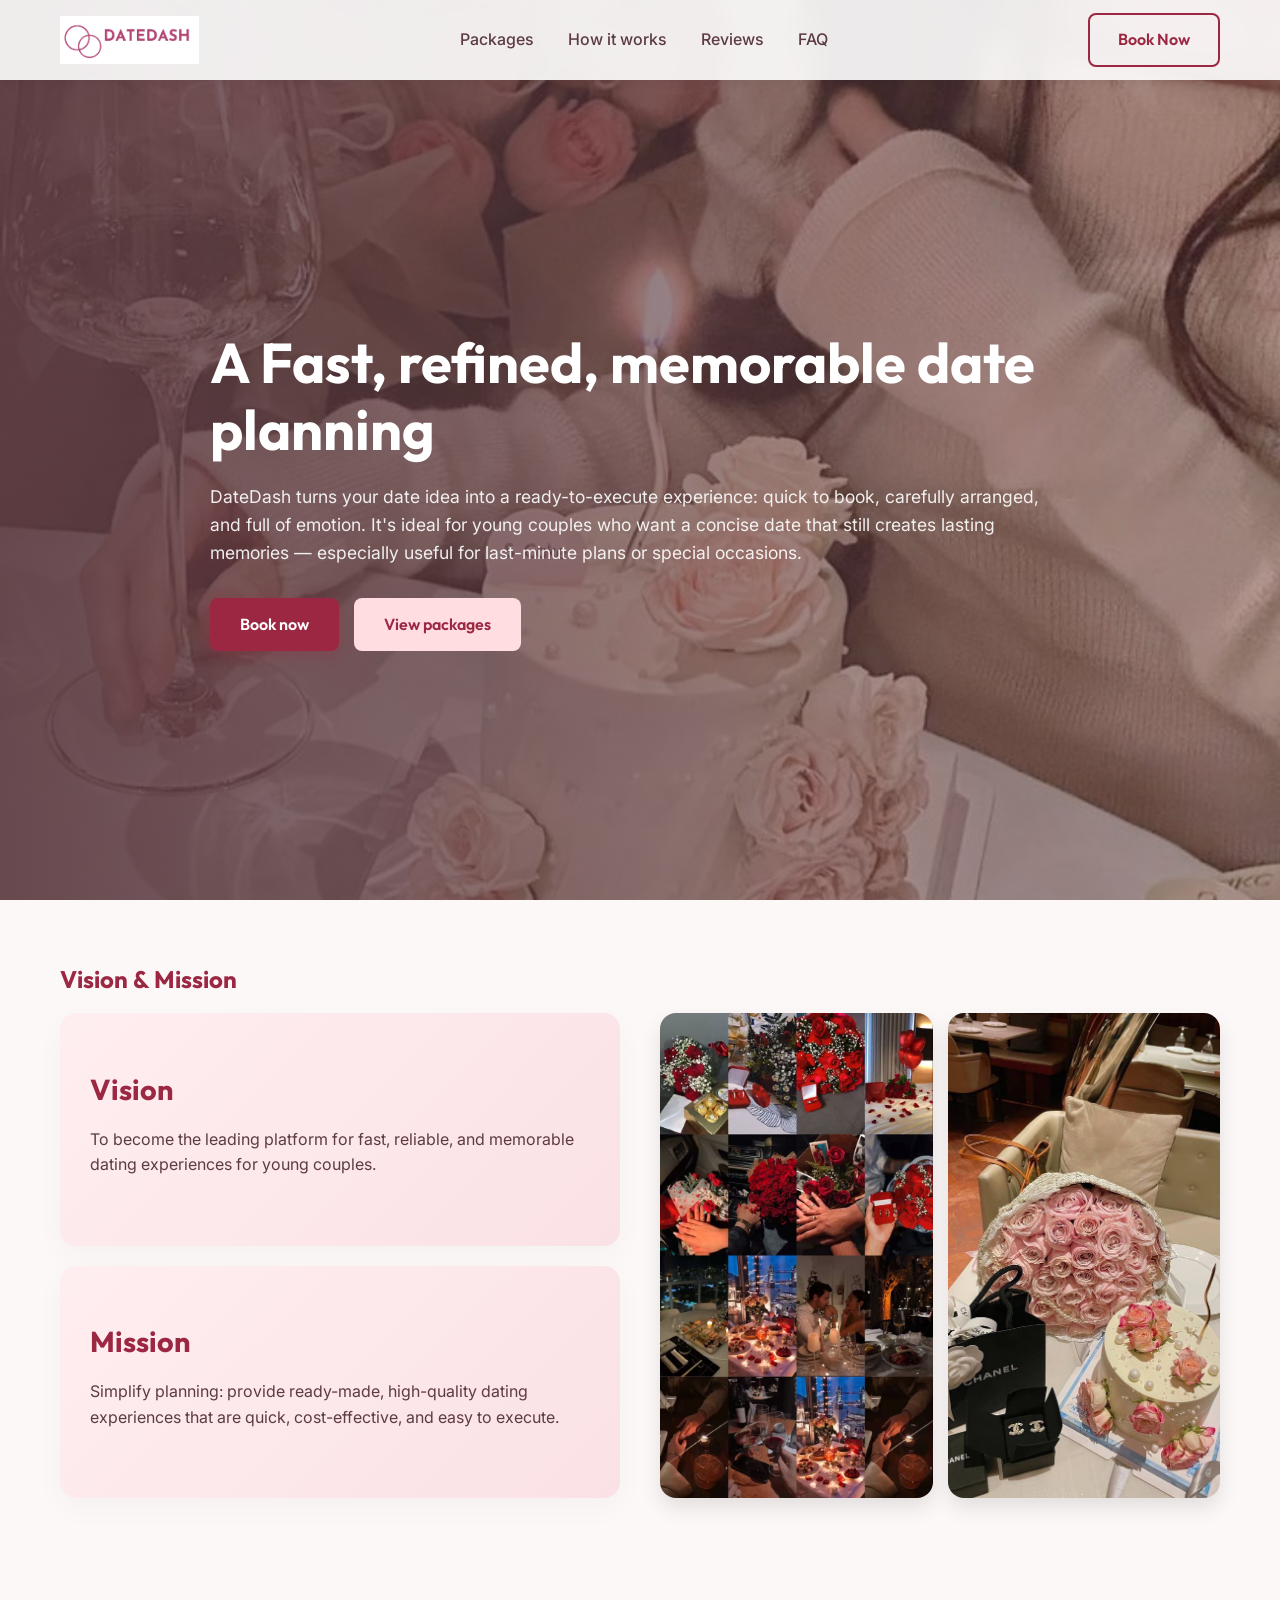
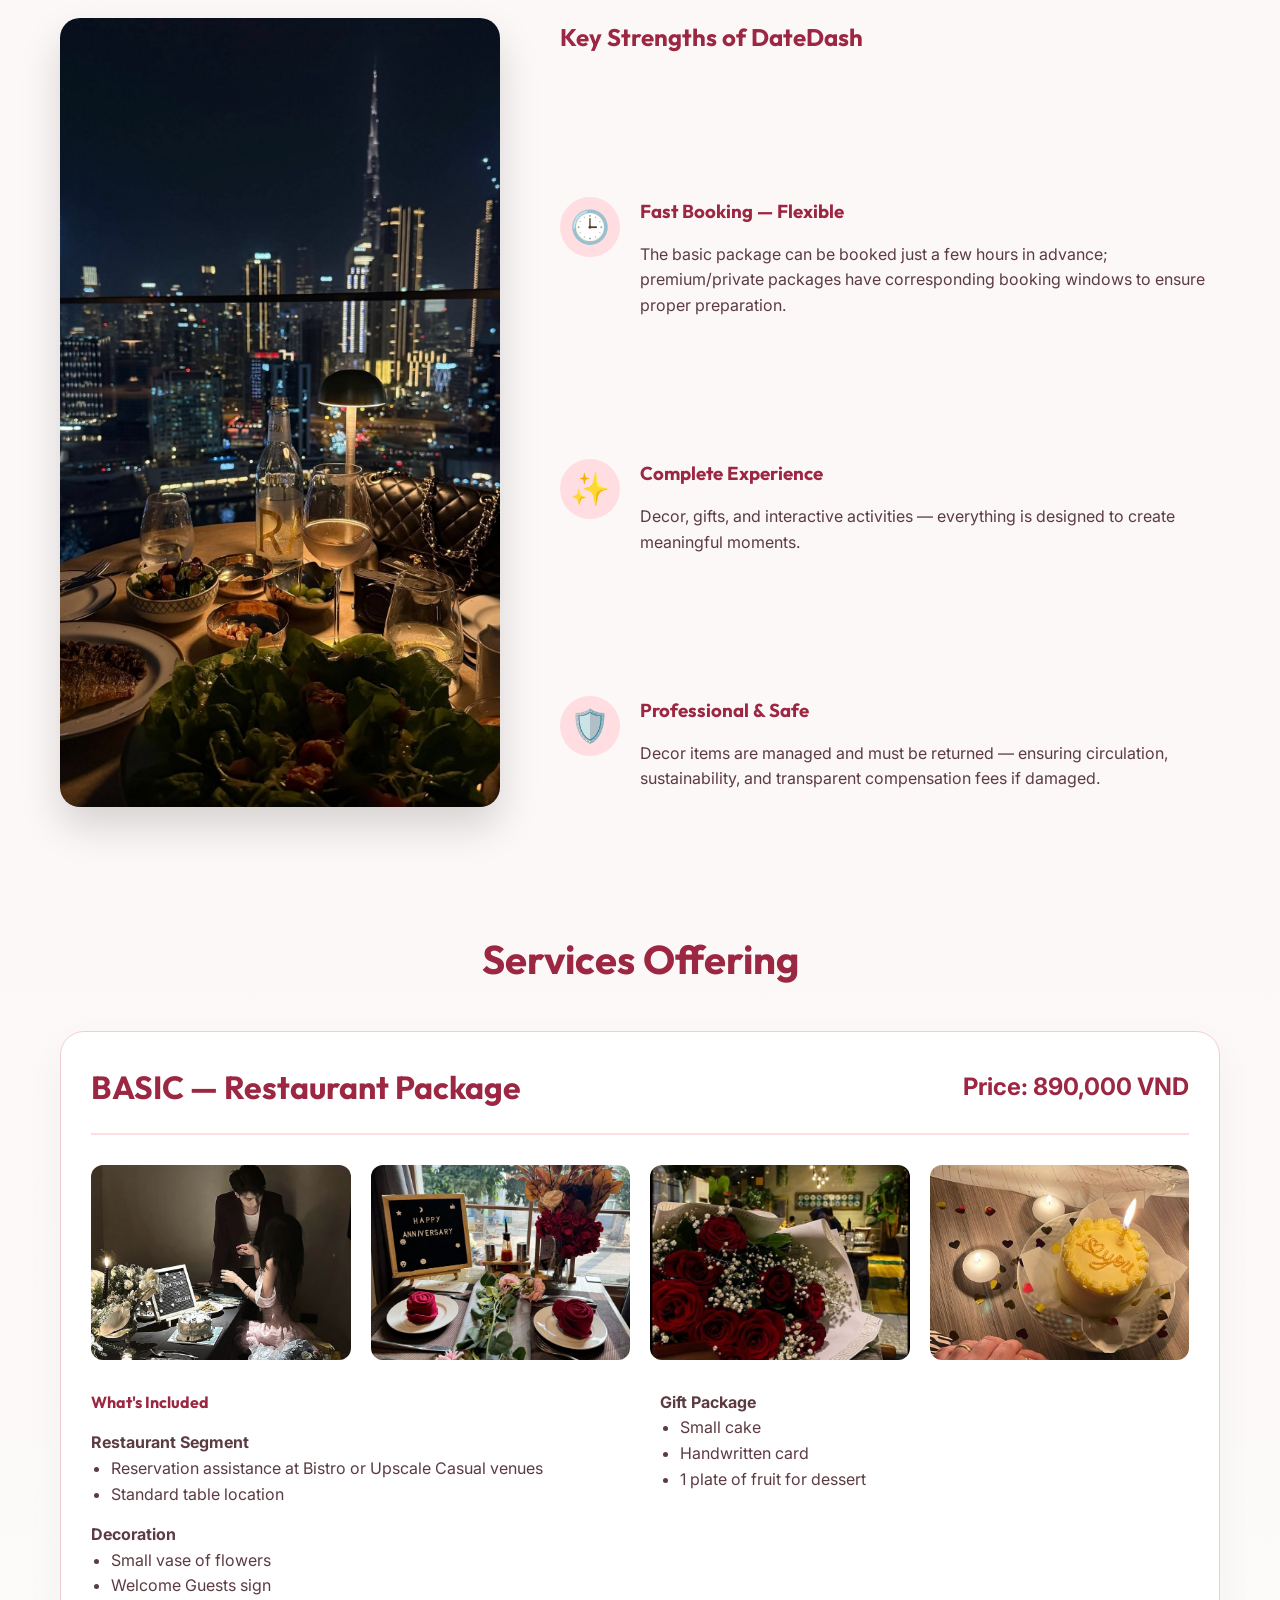
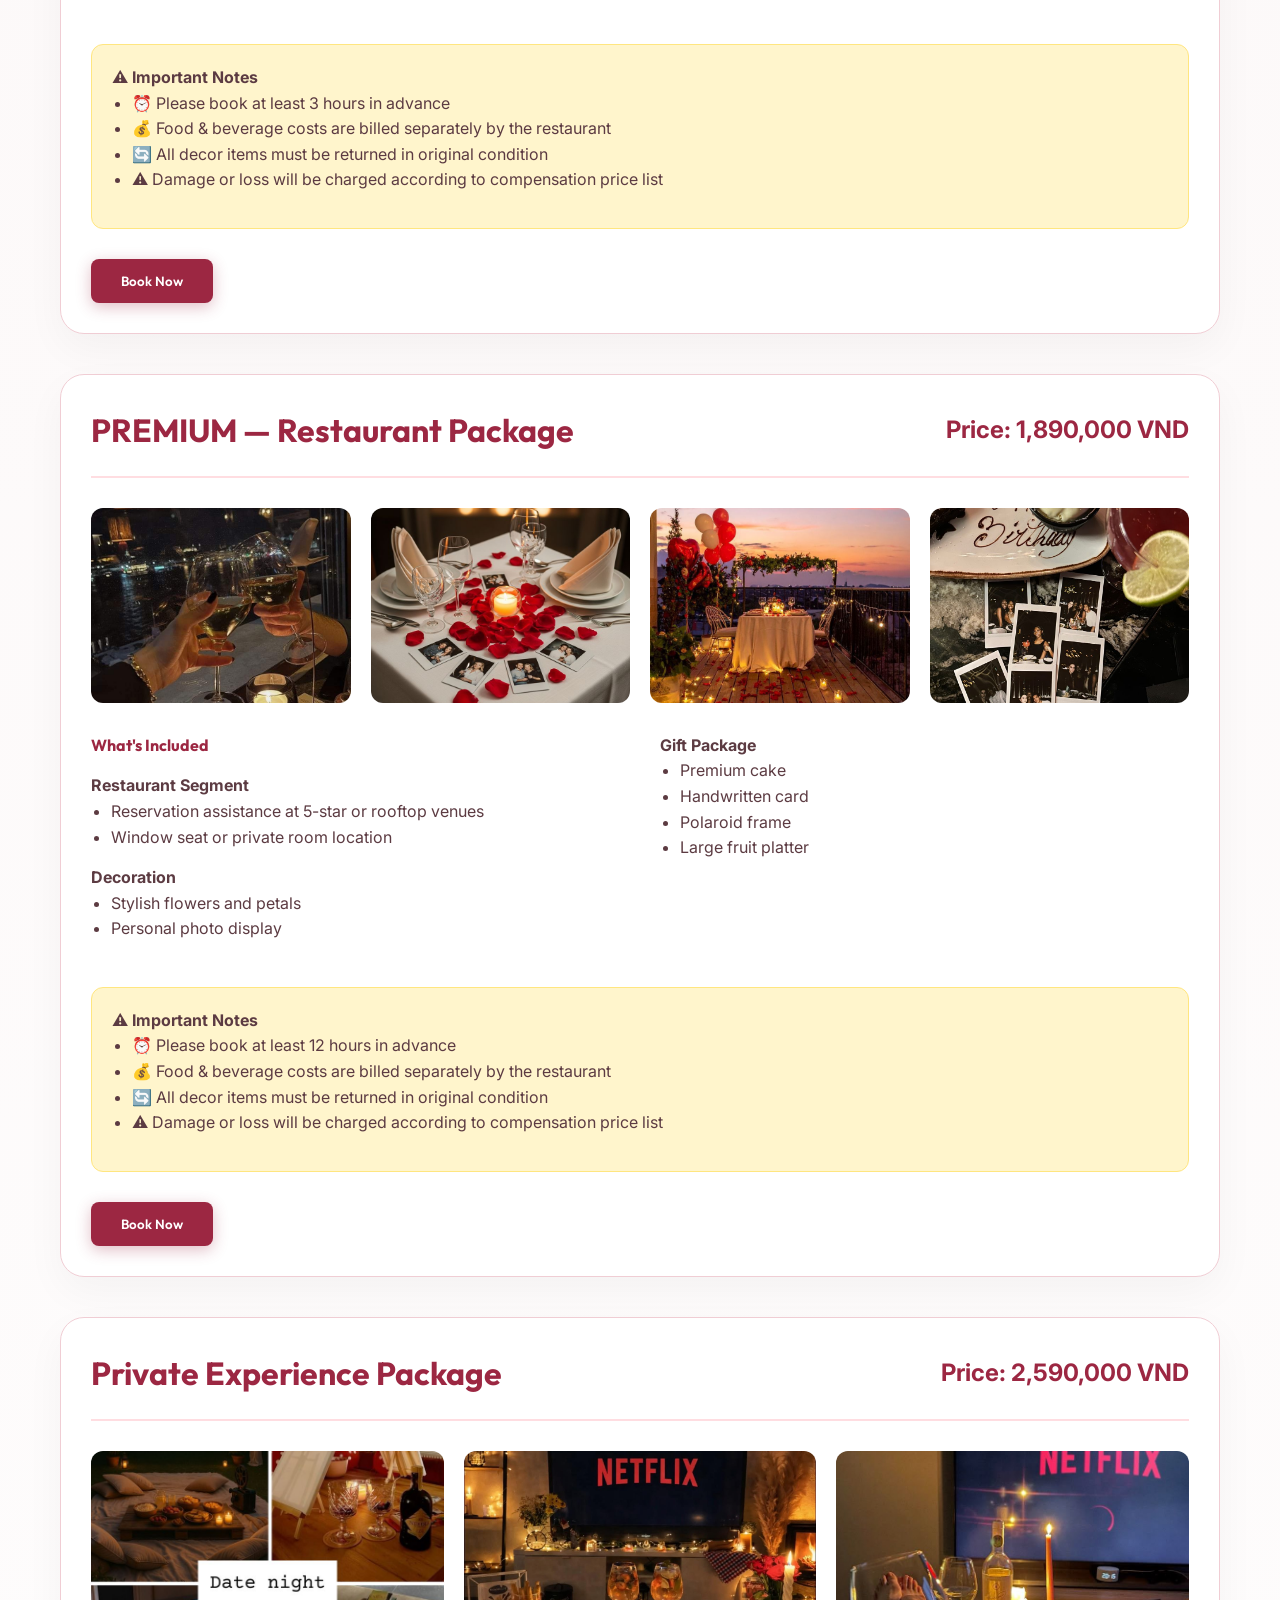
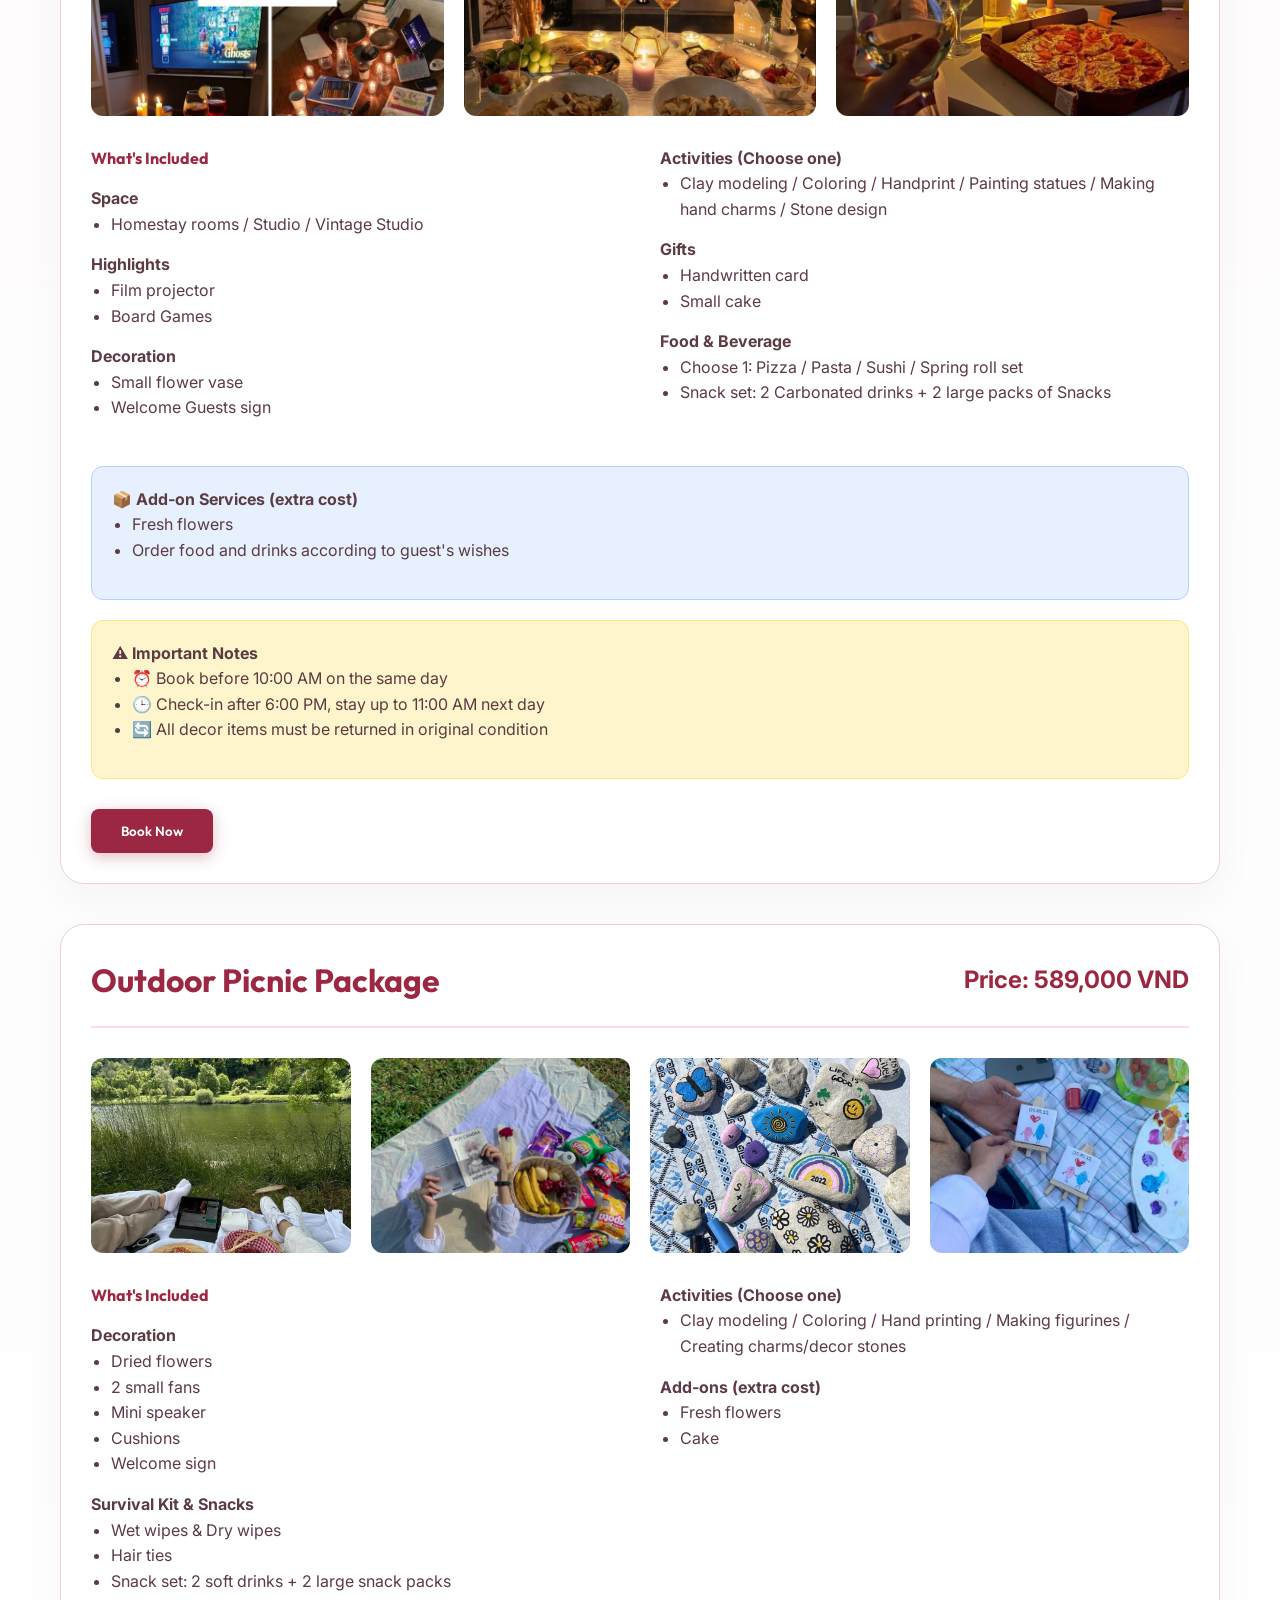
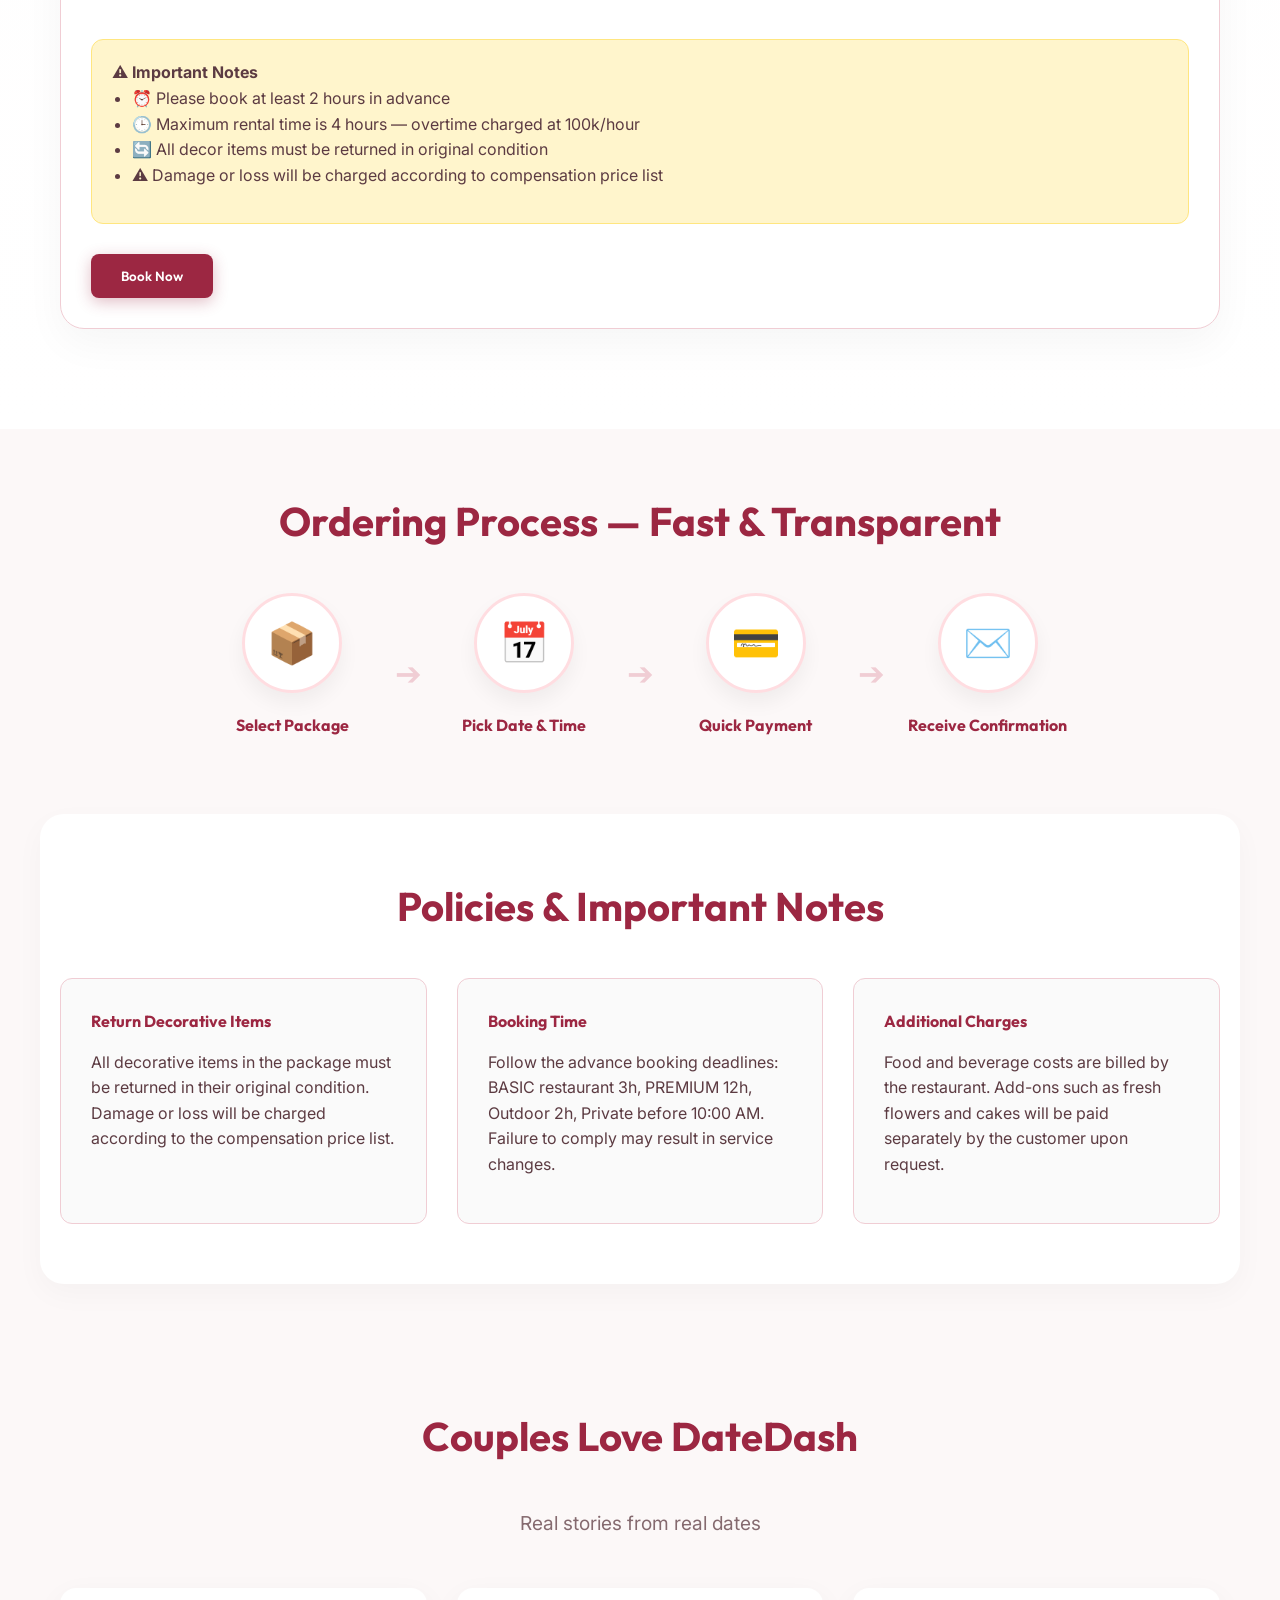
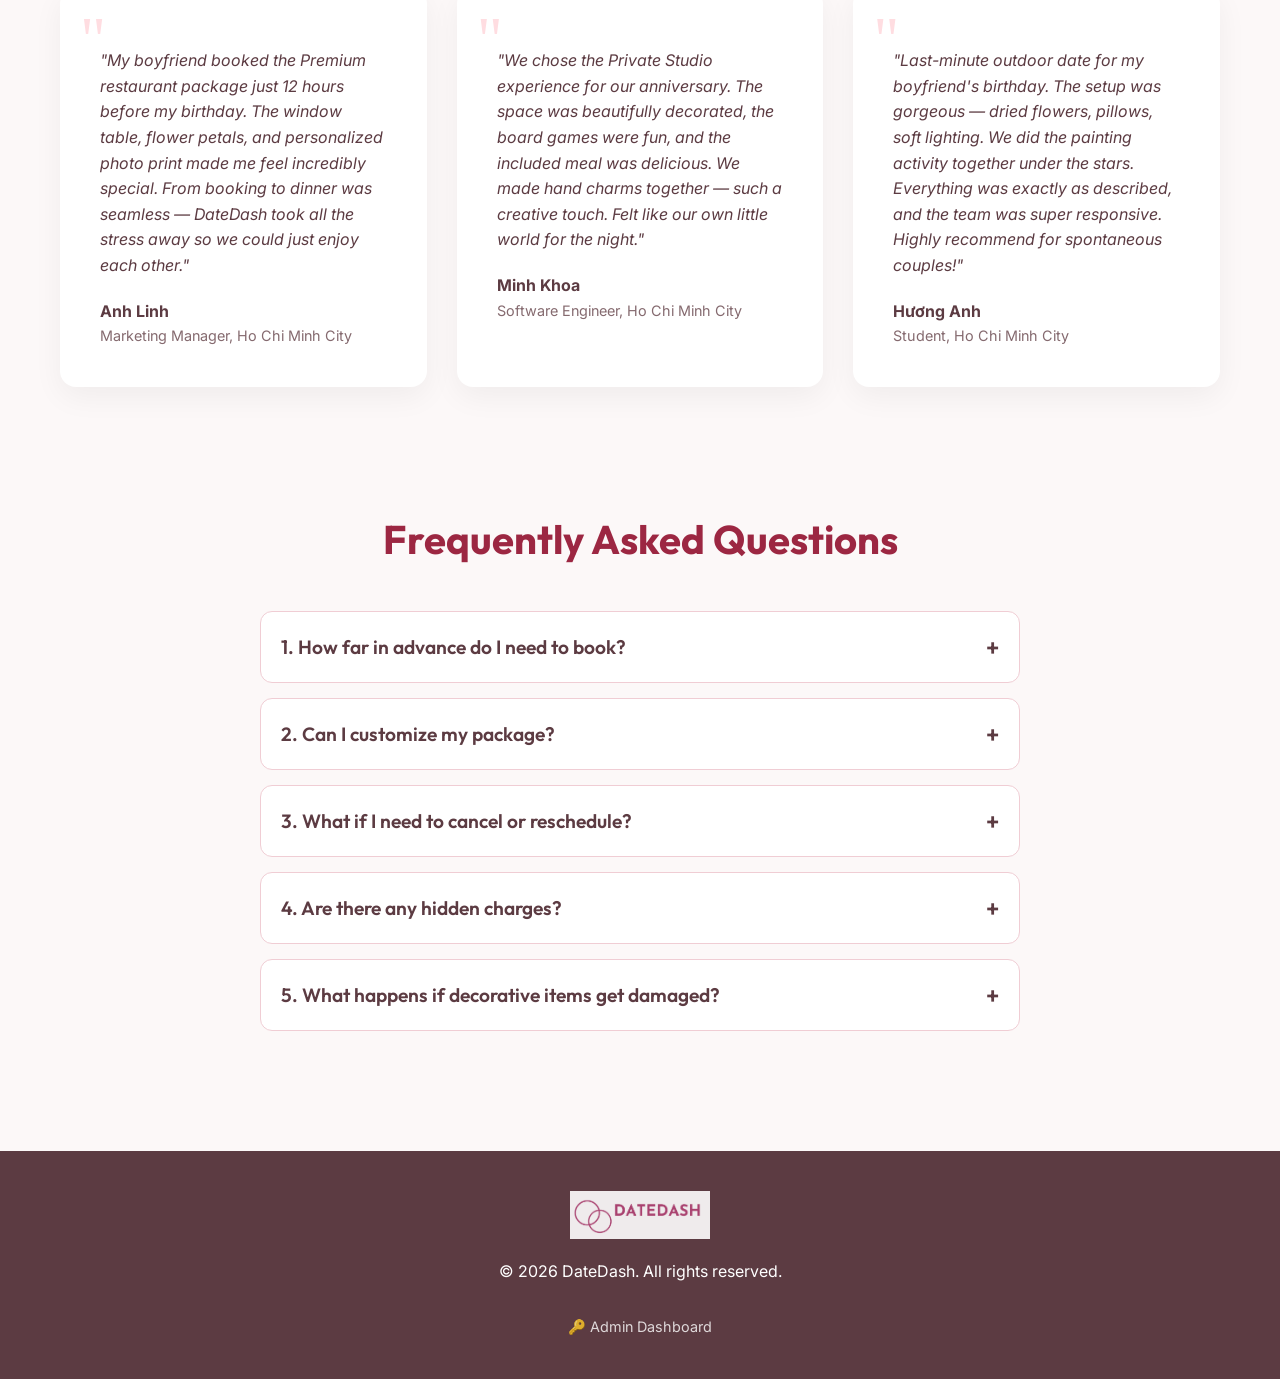
==== index.html @ a86f118a "Khởi tạo dự án DateDash và cấu hình bảo mật Admin" ====
<!DOCTYPE html>
<html lang="en">
<head>
    <meta charset="UTF-8">
    <meta name="viewport" content="width=device-width, initial-scale=1.0">
    <title>DateDash - Fast, Refined, Memorable Date Planning</title>
    <meta name="description" content="DateDash turns your date idea into a ready-to-execute experience. Book fast, reliable, and memorable dating experiences for young couples.">
    <link rel="preconnect" href="https://fonts.googleapis.com">
    <link rel="preconnect" href="https://fonts.gstatic.com" crossorigin>
    <link href="https://fonts.googleapis.com/css2?family=Inter:wght@300;400;500;600;700&family=Outfit:wght@400;500;600;700&display=swap" rel="stylesheet">
    <link rel="stylesheet" href="styles.css">
</head>
<body>
    <!-- Navbar -->
    <header class="navbar">
        <div class="container nav-container">
            <a href="#" class="logo">
                <img src="images/Logo.png" alt="DateDash Logo" style="height: 48px; width: auto;">
            </a>
            <nav class="nav-links">
                <a href="#packages">Packages</a>
                <a href="#how-it-works">How it works</a>
                <a href="#testimonials">Reviews</a>
                <a href="#faq">FAQ</a>
            </nav>
            <a href="#packages" class="btn btn-outline">Book Now</a>
        </div>
    </header>

    <!-- Hero Section -->
    <section class="hero">
        <div class="hero-overlay"></div>
        <div class="container hero-content">
            <h1>A Fast, refined, memorable date planning</h1>
            <p>DateDash turns your date idea into a ready-to-execute experience: quick to book, carefully arranged, and full of emotion. It's ideal for young couples who want a concise date that still creates lasting memories — especially useful for last-minute plans or special occasions.</p>
            <div class="hero-actions">
                <a href="#packages" class="btn btn-primary">Book now</a>
                <a href="#packages" class="btn btn-secondary">View packages</a>
            </div>
        </div>
    </section>

    <!-- Vision & Mission -->
    <section class="vision-mission container">
        <div class="section-header">
            <h2>Vision & Mission</h2>
        </div>
        <div class="vm-grid">
            <div class="vm-content-column">
                <div class="vm-card">
                    <h3>Vision</h3>
                    <p>To become the leading platform for fast, reliable, and memorable dating experiences for young couples.</p>
                </div>
                <div class="vm-card">
                    <h3>Mission</h3>
                    <p>Simplify planning: provide ready-made, high-quality dating experiences that are quick, cost-effective, and easy to execute.</p>
                </div>
            </div>
            <div class="vm-image-grid">
                <img src="images/Vission and Mission.png" alt="Vision and Mission">
                <img src="images/DateDash story 1.png" alt="DateDash Story">
            </div>
        </div>
    </section>

    <!-- Strengths -->
    <section class="strengths container">
        <div class="strengths-layout">
            <div class="strengths-image">
                <img src="images/Key strenghts.png" alt="Key Strengths">
            </div>
            <div class="strengths-content">
                <h2>Key Strengths of DateDash</h2>
                
                <div class="strength-item">
                    <div class="strength-icon">🕒</div>
                    <div class="strength-text">
                        <h3>Fast Booking — Flexible</h3>
                        <p>The basic package can be booked just a few hours in advance; premium/private packages have corresponding booking windows to ensure proper preparation.</p>
                    </div>
                </div>

                <div class="strength-item">
                    <div class="strength-icon">✨</div>
                    <div class="strength-text">
                        <h3>Complete Experience</h3>
                        <p>Decor, gifts, and interactive activities — everything is designed to create meaningful moments.</p>
                    </div>
                </div>

                <div class="strength-item">
                    <div class="strength-icon">🛡️</div>
                    <div class="strength-text">
                        <h3>Professional & Safe</h3>
                        <p>Decor items are managed and must be returned — ensuring circulation, sustainability, and transparent compensation fees if damaged.</p>
                    </div>
                </div>
            </div>
        </div>
    </section>

    <!-- Services Offering -->
    <section id="packages" class="packages-section">
        <div class="container">
            <h2 class="section-title text-center">Services Offering</h2>

            <!-- Package 1: Basic -->
            <div class="package-card basic">
                <div class="package-header">
                    <h3>BASIC — Restaurant Package</h3>
                    <span class="price">Price: 890,000 VND</span>
                </div>
                <div class="package-images">
                    <img src="images/basic package 1.png" alt="Basic Date">
                    <img src="images/basic package 2.png" alt="Basic Decor">
                    <img src="images/basic package 3.png" alt="Basic Cake">
                    <img src="images/basic package 4.png" alt="Basic Extra">
                </div>
                <div class="package-details">
                    <div class="detail-col">
                        <h4>What's Included</h4>
                        <strong>Restaurant Segment</strong>
                        <ul>
                            <li>Reservation assistance at Bistro or Upscale Casual venues</li>
                            <li>Standard table location</li>
                        </ul>
                        <strong>Decoration</strong>
                        <ul>
                            <li>Small vase of flowers</li>
                            <li>Welcome Guests sign</li>
                        </ul>
                    </div>
                    <div class="detail-col">
                        <strong>Gift Package</strong>
                        <ul>
                            <li>Small cake</li>
                            <li>Handwritten card</li>
                            <li>1 plate of fruit for dessert</li>
                        </ul>
                    </div>
                </div>
                <div class="alert warning">
                    <strong>⚠️ Important Notes</strong>
                    <ul>
                        <li>⏰ Please book at least 3 hours in advance</li>
                        <li>💰 Food & beverage costs are billed separately by the restaurant</li>
                        <li>🔄 All decor items must be returned in original condition</li>
                        <li>⚠️ Damage or loss will be charged according to compensation price list</li>
                    </ul>
                </div>
                <div class="package-actions">
                    <button class="btn btn-primary" onclick="openBookingModal('Basic Restaurant Package', '890,000 VND')">Book Now</button>
                </div>
            </div>

            <!-- Package 2: Premium -->
            <div class="package-card premium">
                <div class="package-header">
                    <h3>PREMIUM — Restaurant Package</h3>
                    <span class="price">Price: 1,890,000 VND</span>
                </div>
                <div class="package-images">
                    <img src="images/Premium package 1.png" alt="Premium Date">
                    <img src="images/Premium package 2.png" alt="Premium Decor">
                    <img src="images/Premium package 3.png" alt="Premium Cake">
                    <img src="images/Premium package 4.png" alt="Premium Extra">
                </div>
                <div class="package-details">
                    <div class="detail-col">
                        <h4>What's Included</h4>
                        <strong>Restaurant Segment</strong>
                        <ul>
                            <li>Reservation assistance at 5-star or rooftop venues</li>
                            <li>Window seat or private room location</li>
                        </ul>
                        <strong>Decoration</strong>
                        <ul>
                            <li>Stylish flowers and petals</li>
                            <li>Personal photo display</li>
                        </ul>
                    </div>
                    <div class="detail-col">
                        <strong>Gift Package</strong>
                        <ul>
                            <li>Premium cake</li>
                            <li>Handwritten card</li>
                            <li>Polaroid frame</li>
                            <li>Large fruit platter</li>
                        </ul>
                    </div>
                </div>
                <div class="alert warning">
                    <strong>⚠️ Important Notes</strong>
                    <ul>
                        <li>⏰ Please book at least 12 hours in advance</li>
                        <li>💰 Food & beverage costs are billed separately by the restaurant</li>
                        <li>🔄 All decor items must be returned in original condition</li>
                        <li>⚠️ Damage or loss will be charged according to compensation price list</li>
                    </ul>
                </div>
                <div class="package-actions">
                    <button class="btn btn-primary" onclick="openBookingModal('Premium Restaurant Package', '1,890,000 VND')">Book Now</button>
                </div>
            </div>

            <!-- Package 3: Private -->
            <div class="package-card private">
                <div class="package-header">
                    <h3>Private Experience Package</h3>
                    <span class="price">Price: 2,590,000 VND</span>
                </div>
                <div class="package-images">
                    <img src="images/Private experience 1.png" alt="Private Date">
                    <img src="images/Private experience 2.png" alt="Movie night">
                    <img src="images/Private experience 3.png" alt="Cozy setup">
                </div>
                <div class="package-details">
                    <div class="detail-col">
                        <h4>What's Included</h4>
                        <strong>Space</strong>
                        <ul>
                            <li>Homestay rooms / Studio / Vintage Studio</li>
                        </ul>
                        <strong>Highlights</strong>
                        <ul>
                            <li>Film projector</li>
                            <li>Board Games</li>
                        </ul>
                        <strong>Decoration</strong>
                        <ul>
                            <li>Small flower vase</li>
                            <li>Welcome Guests sign</li>
                        </ul>
                    </div>
                    <div class="detail-col">
                        <strong>Activities (Choose one)</strong>
                        <ul>
                            <li>Clay modeling / Coloring / Handprint / Painting statues / Making hand charms / Stone design</li>
                        </ul>
                        <strong>Gifts</strong>
                        <ul>
                            <li>Handwritten card</li>
                            <li>Small cake</li>
                        </ul>
                        <strong>Food & Beverage</strong>
                        <ul>
                            <li>Choose 1: Pizza / Pasta / Sushi / Spring roll set</li>
                            <li>Snack set: 2 Carbonated drinks + 2 large packs of Snacks</li>
                        </ul>
                    </div>
                </div>
                <div class="alert info">
                    <strong>📦 Add-on Services (extra cost)</strong>
                    <ul>
                        <li>Fresh flowers</li>
                        <li>Order food and drinks according to guest's wishes</li>
                    </ul>
                </div>
                <div class="alert warning">
                    <strong>⚠️ Important Notes</strong>
                    <ul>
                        <li>⏰ Book before 10:00 AM on the same day</li>
                        <li>🕒 Check-in after 6:00 PM, stay up to 11:00 AM next day</li>
                        <li>🔄 All decor items must be returned in original condition</li>
                    </ul>
                </div>
                <div class="package-actions">
                    <button class="btn btn-primary" onclick="openBookingModal('Private Experience Package', '2,590,000 VND')">Book Now</button>
                </div>
            </div>

            <!-- Package 4: Picnic -->
            <div class="package-card picnic">
                <div class="package-header">
                    <h3>Outdoor Picnic Package</h3>
                    <span class="price">Price: 589,000 VND</span>
                </div>
                <div class="package-images">
                    <img src="images/Picnic Package 1.png" alt="Outdoor Picnic">
                    <img src="images/Picnic Package 2.png" alt="Picnic setup">
                    <img src="images/Picnic Package 3.png" alt="Painting outdoors">
                    <img src="images/Picnic Package 4.png" alt="Picnic Extra">
                </div>
                <div class="package-details">
                    <div class="detail-col">
                        <h4>What's Included</h4>
                        <strong>Decoration</strong>
                        <ul>
                            <li>Dried flowers</li>
                            <li>2 small fans</li>
                            <li>Mini speaker</li>
                            <li>Cushions</li>
                            <li>Welcome sign</li>
                        </ul>
                        <strong>Survival Kit & Snacks</strong>
                        <ul>
                            <li>Wet wipes & Dry wipes</li>
                            <li>Hair ties</li>
                            <li>Snack set: 2 soft drinks + 2 large snack packs</li>
                        </ul>
                    </div>
                    <div class="detail-col">
                        <strong>Activities (Choose one)</strong>
                        <ul>
                            <li>Clay modeling / Coloring / Hand printing / Making figurines / Creating charms/decor stones</li>
                        </ul>
                        <strong>Add-ons (extra cost)</strong>
                        <ul>
                            <li>Fresh flowers</li>
                            <li>Cake</li>
                        </ul>
                    </div>
                </div>
                <div class="alert warning">
                    <strong>⚠️ Important Notes</strong>
                    <ul>
                        <li>⏰ Please book at least 2 hours in advance</li>
                        <li>🕒 Maximum rental time is 4 hours — overtime charged at 100k/hour</li>
                        <li>🔄 All decor items must be returned in original condition</li>
                        <li>⚠️ Damage or loss will be charged according to compensation price list</li>
                    </ul>
                </div>
                <div class="package-actions">
                    <button class="btn btn-primary" onclick="openBookingModal('Outdoor Picnic Package', '589,000 VND')">Book Now</button>
                </div>
            </div>
        </div>
    </section>

    <!-- Ordering Process -->
    <section id="how-it-works" class="ordering-process container">
        <h2 class="section-title text-center">Ordering Process — Fast & Transparent</h2>
        <div class="process-steps">
            <div class="step">
                <div class="step-icon">📦</div>
                <h4>Select Package</h4>
            </div>
            <div class="step-arrow">➔</div>
            <div class="step">
                <div class="step-icon">📅</div>
                <h4>Pick Date & Time</h4>
            </div>
            <div class="step-arrow">➔</div>
            <div class="step">
                <div class="step-icon">💳</div>
                <h4>Quick Payment</h4>
            </div>
            <div class="step-arrow">➔</div>
            <div class="step">
                <div class="step-icon">✉️</div>
                <h4>Receive Confirmation</h4>
            </div>
        </div>
    </section>

    <!-- Policies -->
    <section class="policies container">
        <h2 class="section-title text-center">Policies & Important Notes</h2>
        <div class="policy-grid">
            <div class="policy-card">
                <h4>Return Decorative Items</h4>
                <p>All decorative items in the package must be returned in their original condition. Damage or loss will be charged according to the compensation price list.</p>
            </div>
            <div class="policy-card">
                <h4>Booking Time</h4>
                <p>Follow the advance booking deadlines: BASIC restaurant 3h, PREMIUM 12h, Outdoor 2h, Private before 10:00 AM. Failure to comply may result in service changes.</p>
            </div>
            <div class="policy-card">
                <h4>Additional Charges</h4>
                <p>Food and beverage costs are billed by the restaurant. Add-ons such as fresh flowers and cakes will be paid separately by the customer upon request.</p>
            </div>
        </div>
    </section>

    <!-- Testimonials -->
    <section id="testimonials" class="testimonials container">
        <h2 class="section-title text-center">Couples Love DateDash</h2>
        <p class="text-center subtitle">Real stories from real dates</p>
        <div class="testimonial-grid">
            <div class="testimonial-card">
                <div class="quote">"My boyfriend booked the Premium restaurant package just 12 hours before my birthday. The window table, flower petals, and personalized photo print made me feel incredibly special. From booking to dinner was seamless — DateDash took all the stress away so we could just enjoy each other."</div>
                <div class="author">
                    <strong>Anh Linh</strong>
                    <span>Marketing Manager, Ho Chi Minh City</span>
                </div>
            </div>
            <div class="testimonial-card">
                <div class="quote">"We chose the Private Studio experience for our anniversary. The space was beautifully decorated, the board games were fun, and the included meal was delicious. We made hand charms together — such a creative touch. Felt like our own little world for the night."</div>
                <div class="author">
                    <strong>Minh Khoa</strong>
                    <span>Software Engineer, Ho Chi Minh City</span>
                </div>
            </div>
            <div class="testimonial-card">
                <div class="quote">"Last-minute outdoor date for my boyfriend's birthday. The setup was gorgeous — dried flowers, pillows, soft lighting. We did the painting activity together under the stars. Everything was exactly as described, and the team was super responsive. Highly recommend for spontaneous couples!"</div>
                <div class="author">
                    <strong>Hương Anh</strong>
                    <span>Student, Ho Chi Minh City</span>
                </div>
            </div>
        </div>
    </section>

    <!-- FAQ -->
    <section id="faq" class="faq-section container">
        <h2 class="section-title text-center">Frequently Asked Questions</h2>
        <div class="faq-accordion">
            <div class="faq-item">
                <button class="faq-question">1. How far in advance do I need to book?</button>
                <div class="faq-answer">
                    <p>Booking times vary by package: BASIC Restaurant requires 3 hours, PREMIUM Restaurant requires 12 hours, Outdoor Picnic requires 2 hours, and Private Experiences must be booked before 10:00 AM on the same day.</p>
                </div>
            </div>
            <div class="faq-item">
                <button class="faq-question">2. Can I customize my package?</button>
                <div class="faq-answer">
                    <p>Yes, to an extent! Each package includes specific items, but you can often add extras like fresh flowers, cakes, or special food requests for an additional cost. Contact our support team for more details on available customizations.</p>
                </div>
            </div>
            <div class="faq-item">
                <button class="faq-question">3. What if I need to cancel or reschedule?</button>
                <div class="faq-answer">
                    <p>Please contact us as soon as possible if you need to cancel or reschedule. Our policies may vary based on the package and notice provided. We aim to be flexible and will work with you to find the best solution.</p>
                </div>
            </div>
            <div class="faq-item">
                <button class="faq-question">4. Are there any hidden charges?</button>
                <div class="faq-answer">
                    <p>DateDash prides itself on transparency. All package prices are clearly stated. Food and beverage costs at restaurants are billed separately by the venue, and any add-on services are clearly itemized as extra costs. Potential charges for damaged decor items are also outlined in our policies.</p>
                </div>
            </div>
            <div class="faq-item">
                <button class="faq-question">5. What happens if decorative items get damaged?</button>
                <div class="faq-answer">
                    <p>All decorative items must be returned in their original condition. In case of damage or loss, a compensation fee will be charged according to a pre-defined price list, which is part of our terms and conditions.</p>
                </div>
            </div>
        </div>
    </section>

    <!-- Footer -->
    <footer class="footer">
        <div class="container">
            <a href="#" class="logo">
                <img src="images/Logo.png" alt="DateDash Logo" style="height: 48px; width: auto; opacity: 0.9;">
            </a>
            <p>© 2026 DateDash. All rights reserved.</p>
            <a href="admin.html" style="color: var(--secondary); text-decoration: none; font-size: 0.9rem; margin-top: 15px; display: inline-block; opacity: 0.8;">🔑 Admin Dashboard</a>
        </div>
    </footer>

    <!-- Booking Modal -->
    <div id="bookingModal" class="modal">
        <div class="modal-content">
            <span class="close-btn" onclick="closeBookingModal()">&times;</span>
            <h2 id="modalPackageName">Book Package</h2>
            <p id="modalPackagePrice" class="price-highlight"></p>
            
            <form id="bookingForm" onsubmit="submitBooking(event)">
                <div class="form-group">
                    <label for="name">Your Name</label>
                    <input type="text" id="name" required placeholder="John Doe">
                </div>
                <div class="form-group">
                    <label for="phone">Phone Number</label>
                    <input type="tel" id="phone" required placeholder="+84 123 456 789">
                </div>
                <div class="form-group">
                    <label for="date">Preferred Date & Time</label>
                    <input type="datetime-local" id="date" required>
                </div>
                <div class="form-group">
                    <label for="notes">Special Requests (Optional)</label>
                    <textarea id="notes" rows="3" placeholder="Dietary restrictions, flower preferences..."></textarea>
                </div>
                <button type="submit" class="btn btn-primary w-100">Confirm Booking</button>
            </form>
            <div id="bookingSuccess" class="success-message" style="display: none;">
                <h3>🎉 Booking Request Sent!</h3>
                <p>Our team will contact you shortly to confirm details and process payment.</p>
                <button class="btn btn-secondary" onclick="closeBookingModal()">Close</button>
            </div>
        </div>
    </div>

    <script src="script.js"></script>
</body>
</html>
---- styles.css ----
:root {
    --primary-color: #9c2742; /* Deep rose/maroon */
    --secondary-color: #ffdde1; /* Soft pink */
    --bg-color: #fcf8f8; /* Very light pink/cream */
    --text-main: #5c3b42; /* Dark brownish pink for text */
    --text-muted: #856a6f;
    --white: #ffffff;
    --border-color: #f0cdd4;
    --font-heading: 'Outfit', sans-serif;
    --font-body: 'Inter', sans-serif;
    --warning-bg: #fff5cc;
    --warning-border: #ffe680;
    --info-bg: #e6f0ff;
    --info-border: #b3d1ff;
    --transition: all 0.3s ease;
}

* {
    margin: 0;
    padding: 0;
    box-sizing: border-box;
}

html {
    scroll-behavior: smooth;
}

body {
    font-family: var(--font-body);
    color: var(--text-main);
    background-color: var(--bg-color);
    line-height: 1.6;
    overflow-x: hidden;
}

.container {
    max-width: 1200px;
    margin: 0 auto;
    padding: 0 20px;
}

.text-center {
    text-align: center;
}

h1, h2, h3, h4, h5, h6 {
    font-family: var(--font-heading);
    color: var(--primary-color);
    margin-bottom: 15px;
}

h2.section-title {
    font-size: 2.5rem;
    margin-bottom: 40px;
}

p {
    margin-bottom: 15px;
}

ul {
    padding-left: 20px;
    margin-bottom: 15px;
}

/* Buttons */
.btn {
    display: inline-block;
    padding: 12px 28px;
    border-radius: 8px;
    font-family: var(--font-heading);
    font-weight: 600;
    text-decoration: none;
    cursor: pointer;
    transition: var(--transition);
    border: 2px solid transparent;
    -webkit-backface-visibility: hidden;
    backface-visibility: hidden;
    transform: translateZ(0);
}

.btn-primary {
    background-color: var(--primary-color);
    color: var(--white);
    box-shadow: 0 4px 15px rgba(156, 39, 66, 0.3);
}

.btn-primary:hover {
    background-color: #7a1d33;
    transform: translateY(-2px);
}

.btn-secondary {
    background-color: var(--secondary-color);
    color: var(--primary-color);
}

.btn-secondary:hover {
    background-color: #f7c5cc;
    transform: translateY(-2px);
}

.btn-outline {
    background-color: transparent;
    border-color: var(--primary-color);
    color: var(--primary-color);
}

.btn-outline:hover {
    background-color: var(--primary-color);
    color: var(--white);
}

.w-100 {
    width: 100%;
}

/* Navbar */
.navbar {
    background: rgba(255, 255, 255, 0.9);
    backdrop-filter: blur(10px);
    position: fixed;
    top: 0;
    left: 0;
    right: 0;
    z-index: 1000;
    box-shadow: 0 2px 10px rgba(0,0,0,0.05);
}

.nav-container {
    display: flex;
    justify-content: space-between;
    align-items: center;
    height: 80px;
}

.logo {
    font-family: var(--font-heading);
    font-size: 1.5rem;
    font-weight: 700;
    color: var(--primary-color);
    display: flex;
    align-items: center;
    gap: 8px;
    text-decoration: none;
}

.nav-links a {
    text-decoration: none;
    color: var(--text-main);
    font-weight: 500;
    margin: 0 15px;
    transition: var(--transition);
}

.nav-links a:hover {
    color: var(--primary-color);
}

/* Hero Section */
.hero {
    position: relative;
    height: 100vh;
    display: flex;
    align-items: center;
    background: url('images/DateDash story 2.png') center/cover no-repeat;
    margin-top: 0;
    padding-top: 80px;
}

.hero-overlay {
    position: absolute;
    inset: 0;
    background: linear-gradient(to right, rgba(92, 59, 66, 0.9) 0%, rgba(92, 59, 66, 0.4) 100%);
}

.hero-content {
    position: relative;
    z-index: 1;
    color: var(--white);
    max-width: 900px;
}

.hero-content h1 {
    color: var(--white);
    font-size: 3.5rem;
    line-height: 1.2;
    margin-bottom: 20px;
}

.hero-content p {
    font-size: 1.1rem;
    opacity: 0.9;
    margin-bottom: 30px;
}

.hero-actions {
    display: flex;
    gap: 15px;
}

/* Vision & Mission */
.vision-mission {
    padding: 60px 20px;
}

.vm-grid {
    display: grid;
    grid-template-columns: 1fr 1fr;
    gap: 40px;
    align-items: stretch;
}

.vm-content-column {
    display: flex;
    flex-direction: column;
    gap: 20px;
    justify-content: space-between;
}

.vm-content-column .vm-card {
    flex: 1;
    display: flex;
    flex-direction: column;
    justify-content: center;
}

.vm-card {
    background: linear-gradient(135deg, #ffeef0 0%, #fae1e5 100%);
    padding: 30px;
    border-radius: 16px;
    box-shadow: 0 10px 30px rgba(0,0,0,0.03);
}

.vm-card h3 {
    font-size: 1.8rem;
}

.vm-image-grid {
    display: grid;
    grid-template-columns: 1fr 1fr;
    gap: 15px;
}

.vm-image-grid img {
    width: 100%;
    height: 100%;
    object-fit: cover;
    border-radius: 16px;
    box-shadow: 0 10px 20px rgba(0,0,0,0.1);
}

/* Strengths */
.strengths {
    padding: 60px 20px;
}

.strengths-layout {
    display: grid;
    grid-template-columns: 4fr 6fr;
    gap: 60px;
    align-items: stretch;
}

.strengths-image {
    height: 100%;
}

.strengths-image img {
    width: 100%;
    height: 100%;
    object-fit: cover;
    border-radius: 20px;
    box-shadow: 0 20px 40px rgba(0,0,0,0.15);
}

.strengths-content {
    display: flex;
    flex-direction: column;
    justify-content: space-between;
}

.strength-item {
    display: flex;
    gap: 20px;
    margin-bottom: 0;
}

.strength-icon {
    font-size: 2rem;
    background: var(--secondary-color);
    width: 60px;
    height: 60px;
    display: flex;
    align-items: center;
    justify-content: center;
    border-radius: 50%;
    flex-shrink: 0;
}

/* Packages */
.packages-section {
    padding: 60px 20px;
    background: linear-gradient(to bottom, #fcf8f8, #ffffff);
}

.package-card {
    background: var(--white);
    border-radius: 24px;
    padding: 30px;
    margin-bottom: 40px;
    box-shadow: 0 15px 40px rgba(0,0,0,0.04);
    border: 1px solid var(--border-color);
    transition: var(--transition);
    -webkit-backface-visibility: hidden;
    backface-visibility: hidden;
    transform: translateZ(0);
}

.package-card:hover {
    transform: translateY(-5px);
    box-shadow: 0 20px 50px rgba(156, 39, 66, 0.08);
}

.package-header {
    display: flex;
    justify-content: space-between;
    align-items: center;
    margin-bottom: 30px;
    border-bottom: 2px solid var(--secondary-color);
    padding-bottom: 20px;
}

.package-header h3 {
    font-size: 2rem;
    margin: 0;
}

.price {
    font-size: 1.5rem;
    font-weight: 700;
    color: var(--primary-color);
}

.package-images {
    display: grid;
    grid-template-columns: repeat(auto-fit, minmax(200px, 1fr));
    gap: 20px;
    margin-bottom: 30px;
}

.package-images img {
    width: 100%;
    height: auto;
    aspect-ratio: 4/3;
    object-fit: cover;
    border-radius: 12px;
}

.package-details {
    display: grid;
    grid-template-columns: 1fr 1fr;
    gap: 40px;
    margin-bottom: 30px;
}

.alert {
    padding: 20px;
    border-radius: 12px;
    margin-bottom: 20px;
}

.alert.warning {
    background-color: var(--warning-bg);
    border: 1px solid var(--warning-border);
}

.alert.info {
    background-color: var(--info-bg);
    border: 1px solid var(--info-border);
}

.package-actions {
    display: flex;
    justify-content: flex-start;
    margin-top: 30px;
}

/* Ordering Process */
.ordering-process {
    padding: 60px 20px;
}

.process-steps {
    display: flex;
    justify-content: space-between;
    align-items: center;
    max-width: 900px;
    margin: 0 auto;
}

.step {
    text-align: center;
    flex: 1;
}

.step-icon {
    width: 100px;
    height: 100px;
    background: var(--white);
    border: 3px solid var(--secondary-color);
    border-radius: 50%;
    display: flex;
    align-items: center;
    justify-content: center;
    font-size: 2.5rem;
    margin: 0 auto 20px;
    box-shadow: 0 10px 20px rgba(0,0,0,0.05);
    transition: var(--transition);
    -webkit-backface-visibility: hidden;
    backface-visibility: hidden;
    transform: translateZ(0);
}

.step:hover .step-icon {
    transform: scale(1.1);
    border-color: var(--primary-color);
}

.step-arrow {
    font-size: 2rem;
    color: var(--border-color);
}

/* Policies */
.policies {
    padding: 60px 20px;
    background: var(--white);
    border-radius: 24px;
    margin-bottom: 60px;
    box-shadow: 0 10px 30px rgba(0,0,0,0.03);
}

.policy-grid {
    display: grid;
    grid-template-columns: repeat(3, 1fr);
    gap: 30px;
}

.policy-card {
    padding: 30px;
    border-radius: 12px;
    border: 1px solid var(--border-color);
    background: #fafafa;
}

/* Testimonials */
.testimonials {
    padding: 60px 20px;
}

.subtitle {
    font-size: 1.2rem;
    color: var(--text-muted);
    margin-bottom: 50px;
}

.testimonial-grid {
    display: grid;
    grid-template-columns: repeat(3, 1fr);
    gap: 30px;
}

.testimonial-card {
    background: var(--white);
    padding: 40px;
    border-radius: 16px;
    box-shadow: 0 10px 30px rgba(0,0,0,0.05);
    position: relative;
}

.testimonial-card::before {
    content: '"';
    position: absolute;
    top: 20px;
    left: 20px;
    font-size: 4rem;
    color: var(--secondary-color);
    font-family: Georgia, serif;
    line-height: 1;
}

.quote {
    position: relative;
    z-index: 1;
    font-style: italic;
    margin-bottom: 20px;
    margin-top: 20px;
}

.author {
    display: flex;
    flex-direction: column;
}

.author span {
    font-size: 0.9rem;
    color: var(--text-muted);
}

/* FAQ */
.faq-section {
    padding: 60px 20px;
    max-width: 800px;
}

.faq-accordion {
    display: flex;
    flex-direction: column;
    gap: 15px;
}

.faq-item {
    background: var(--white);
    border-radius: 12px;
    border: 1px solid var(--border-color);
    overflow: hidden;
}

.faq-question {
    width: 100%;
    text-align: left;
    padding: 20px;
    background: none;
    border: none;
    font-family: var(--font-heading);
    font-size: 1.2rem;
    font-weight: 600;
    color: var(--text-main);
    cursor: pointer;
    display: flex;
    justify-content: space-between;
    align-items: center;
    transition: var(--transition);
}

.faq-question:hover {
    background: var(--secondary-color);
}

.faq-question::after {
    content: '+';
    font-size: 1.5rem;
}

.faq-item.active .faq-question::after {
    content: '−';
}

.faq-item.active .faq-question {
    background: var(--secondary-color);
    color: var(--primary-color);
}

.faq-answer {
    max-height: 0;
    overflow: hidden;
    transition: max-height 0.3s ease-out;
    background: var(--white);
}

.faq-answer p {
    padding: 0 20px 20px;
    margin: 0;
}

/* Footer */
.footer {
    background: var(--text-main);
    color: var(--white);
    padding: 40px 20px;
    text-align: center;
    margin-top: 60px;
}

.footer .logo {
    color: var(--white);
    justify-content: center;
    margin-bottom: 20px;
}

/* Modal */
.modal {
    display: none; 
    position: fixed; 
    z-index: 2000; 
    left: 0;
    top: 0;
    width: 100%; 
    height: 100%; 
    overflow: auto; 
    background-color: rgba(0,0,0,0.5); 
    backdrop-filter: blur(5px);
    opacity: 0;
    transition: opacity 0.3s ease;
}

.modal.show {
    display: block;
    opacity: 1;
}

.modal-content {
    background-color: var(--white);
    margin: 10% auto; 
    padding: 40px;
    border-radius: 16px;
    width: 90%;
    max-width: 500px;
    box-shadow: 0 20px 60px rgba(0,0,0,0.2);
    position: relative;
    transform: translateY(-20px) translateZ(0);
    transition: transform 0.3s ease;
    -webkit-backface-visibility: hidden;
    backface-visibility: hidden;
}

.modal.show .modal-content {
    transform: translateY(0) translateZ(0);
}

.close-btn {
    color: #aaa;
    position: absolute;
    top: 20px;
    right: 30px;
    font-size: 28px;
    font-weight: bold;
    cursor: pointer;
}

.close-btn:hover,
.close-btn:focus {
    color: var(--primary-color);
    text-decoration: none;
}

.price-highlight {
    font-size: 1.2rem;
    font-weight: bold;
    color: var(--primary-color);
    margin-bottom: 20px;
}

.form-group {
    margin-bottom: 20px;
}

.form-group label {
    display: block;
    margin-bottom: 8px;
    font-weight: 500;
}

.form-group input,
.form-group textarea {
    width: 100%;
    padding: 12px;
    border: 1px solid #ccc;
    border-radius: 8px;
    font-family: var(--font-body);
}

.form-group input:focus,
.form-group textarea:focus {
    outline: none;
    border-color: var(--primary-color);
}

/* Responsive */
@media (max-width: 992px) {
    .vm-grid, .strengths-layout {
        grid-template-columns: 1fr;
    }
    .policy-grid, .testimonial-grid {
        grid-template-columns: repeat(2, 1fr);
    }
    .package-images {
        grid-template-columns: repeat(2, 1fr);
    }
}

@media (max-width: 768px) {
    .hero-content h1 {
        font-size: 2.5rem;
    }
    .package-details {
        grid-template-columns: 1fr;
    }
    .policy-grid, .testimonial-grid {
        grid-template-columns: 1fr;
    }
    .process-steps {
        flex-direction: column;
        gap: 30px;
    }
    .step-arrow {
        transform: rotate(90deg);
    }
    .nav-links {
        display: none; /* simple mobile approach */
    }
}
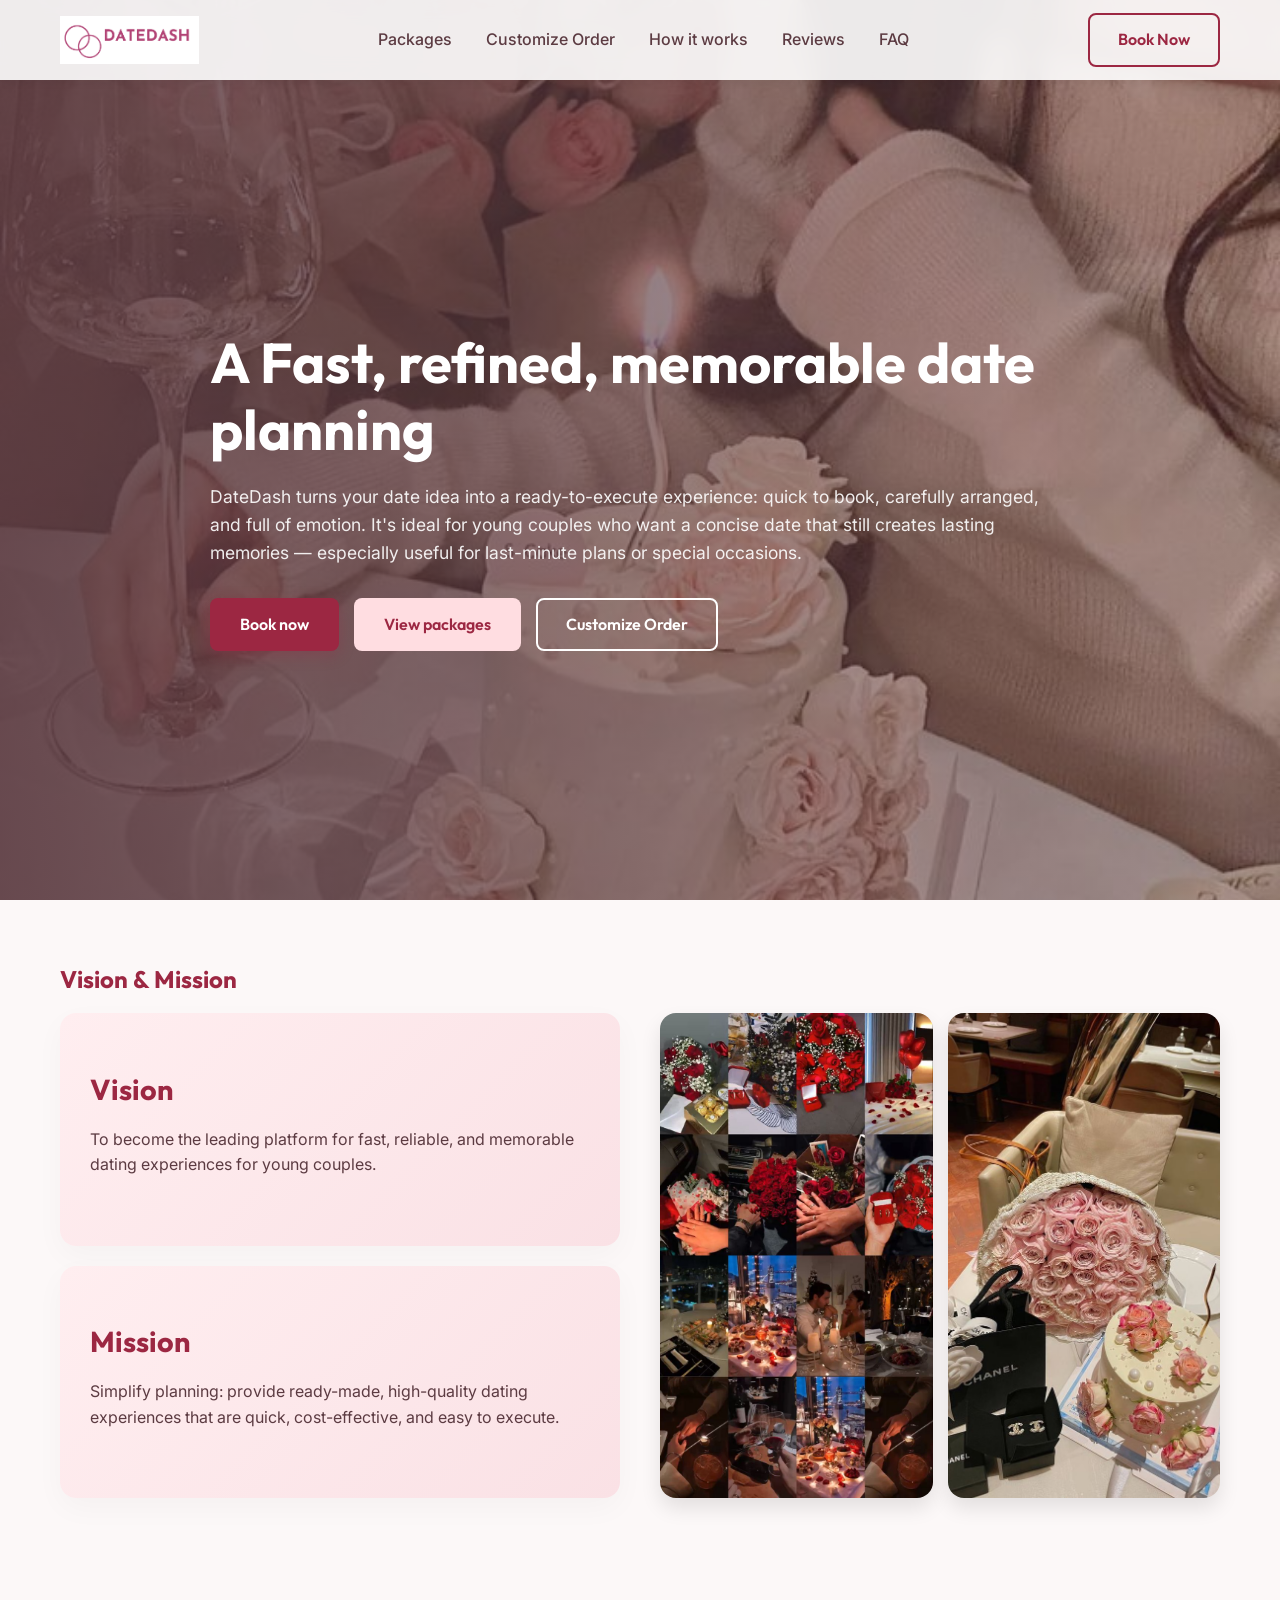
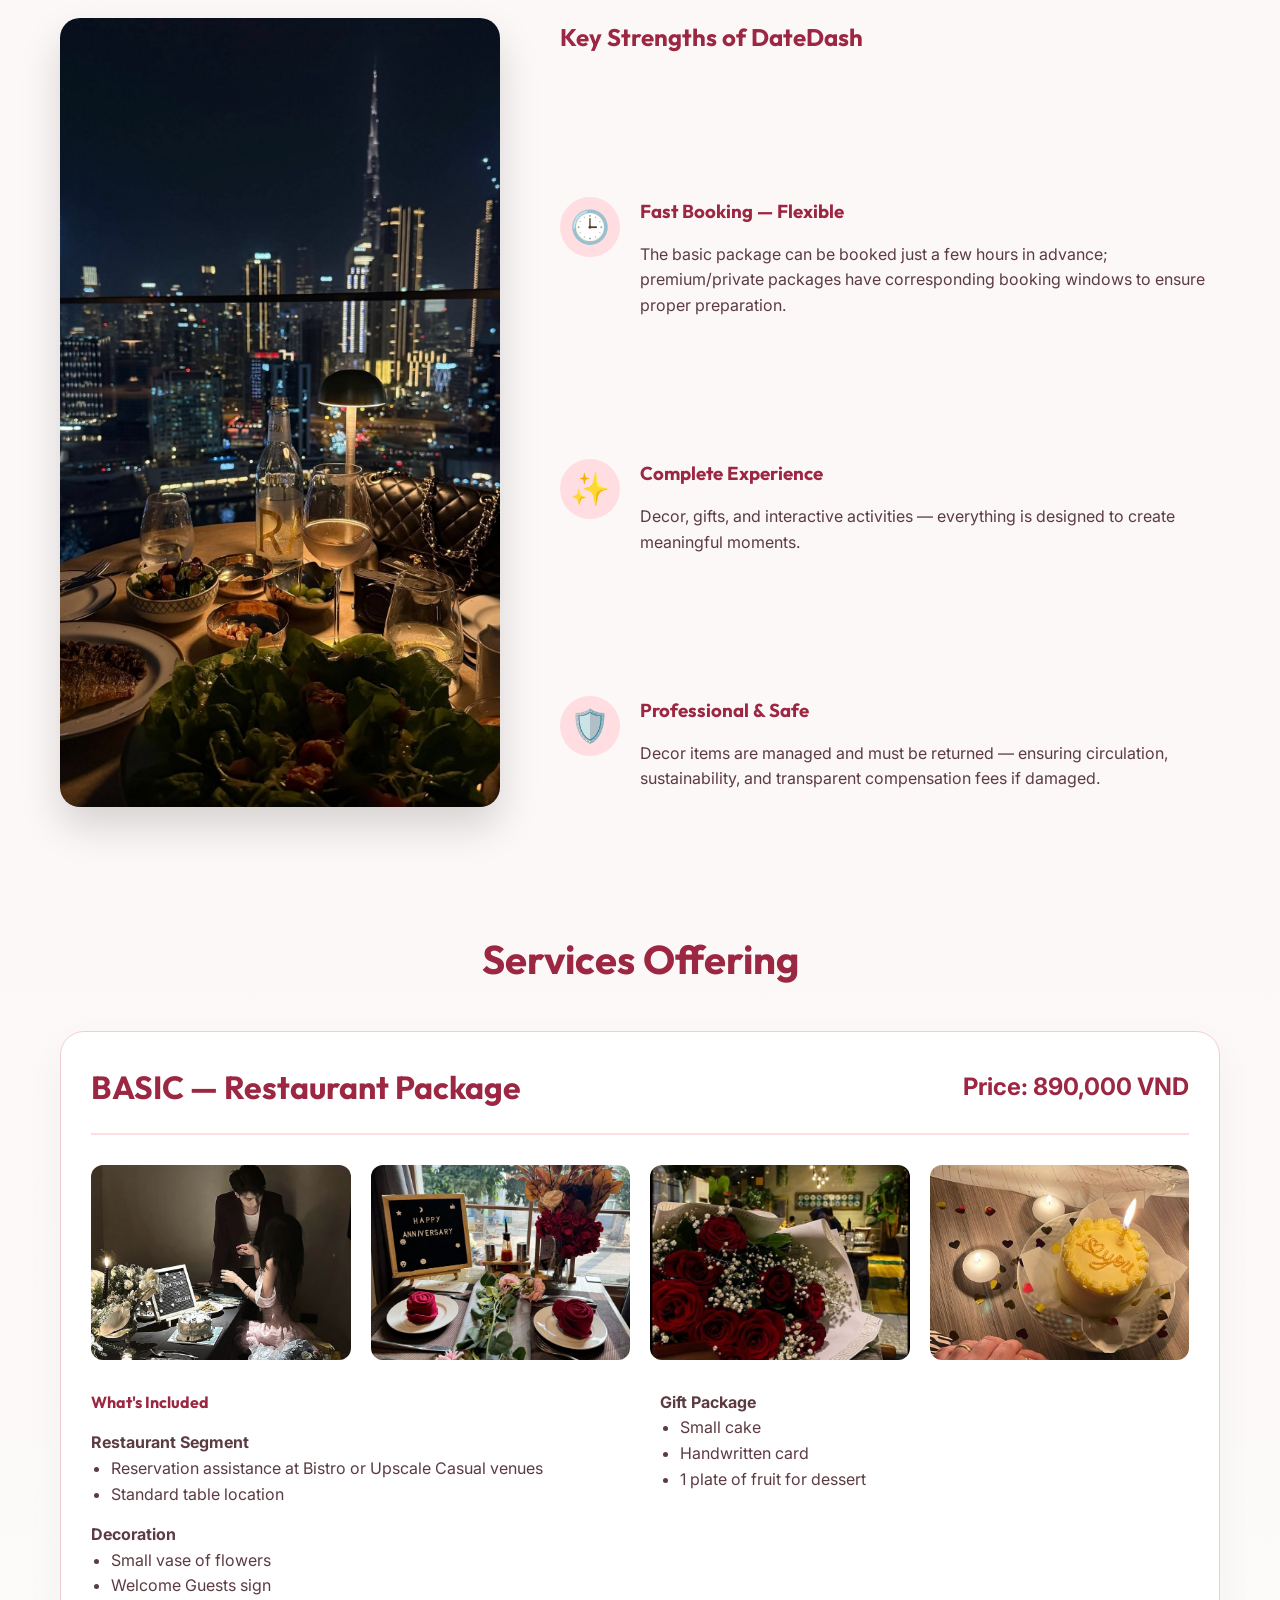
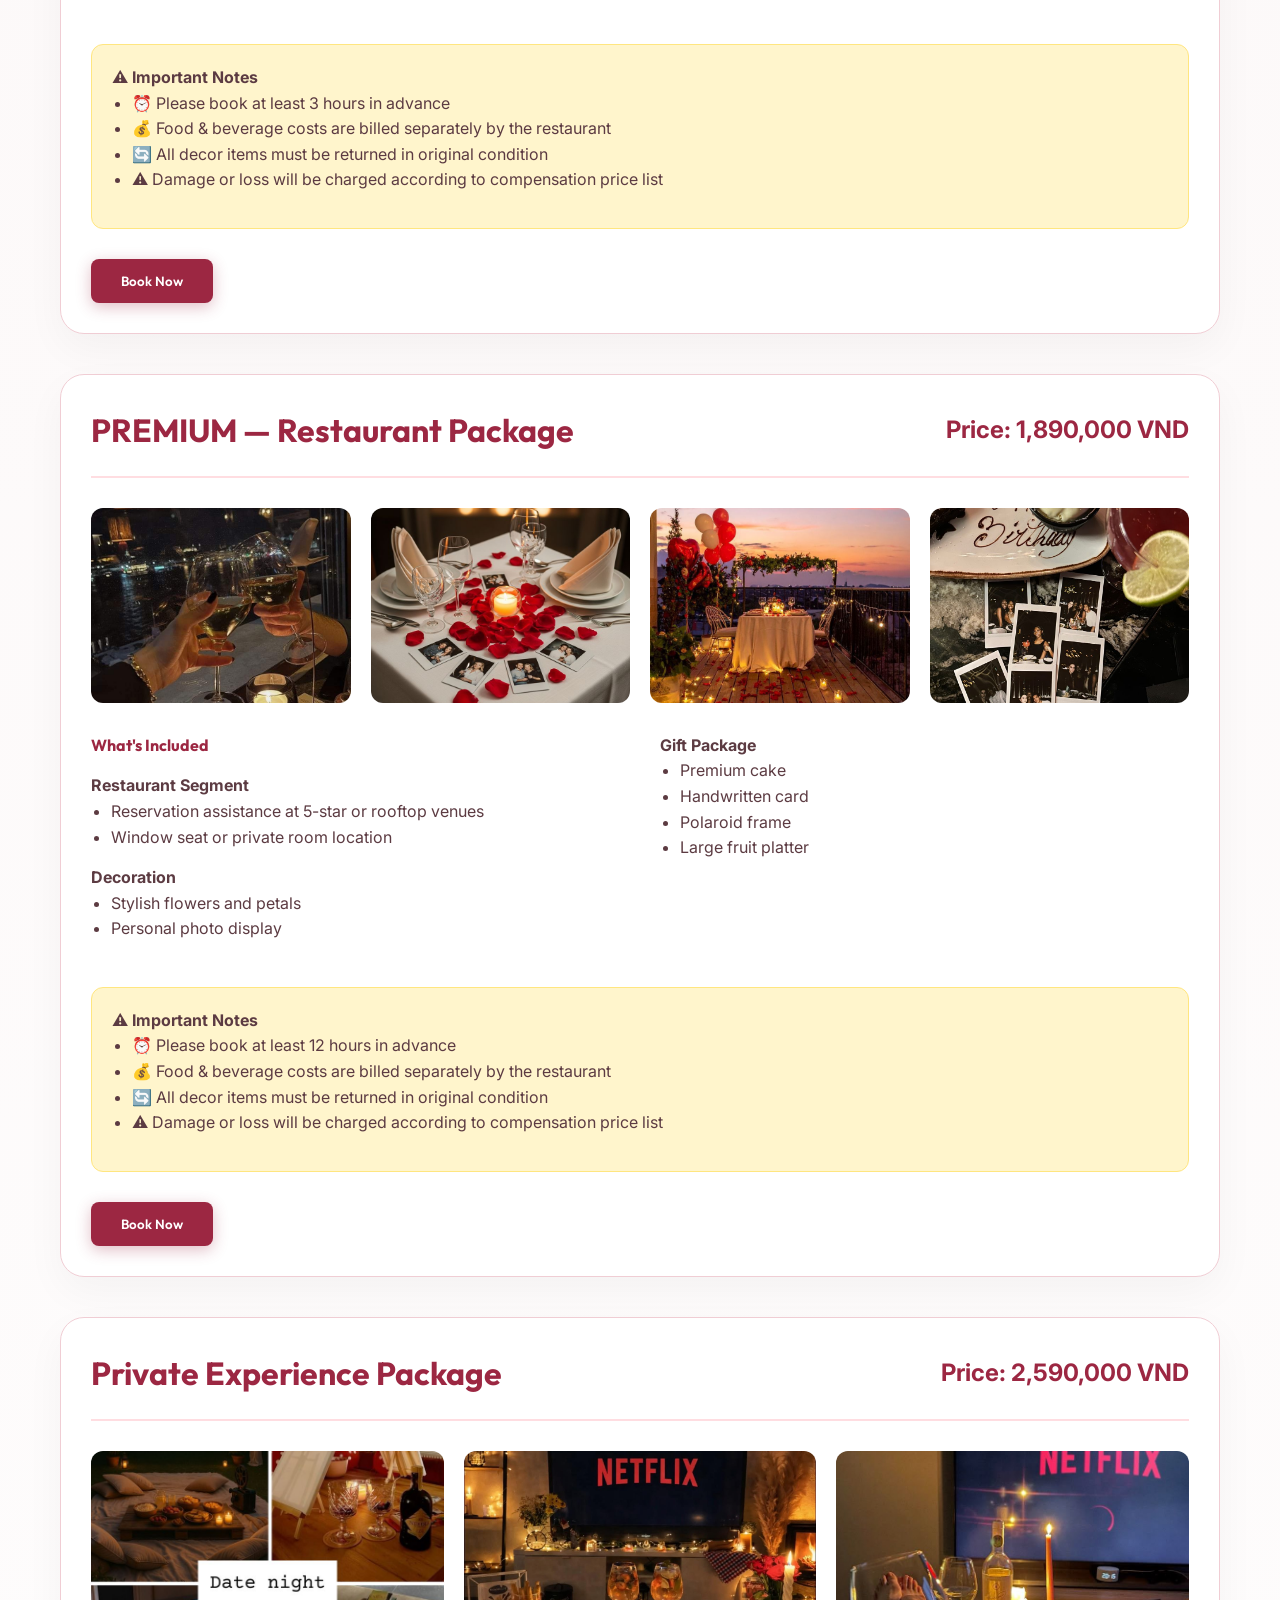
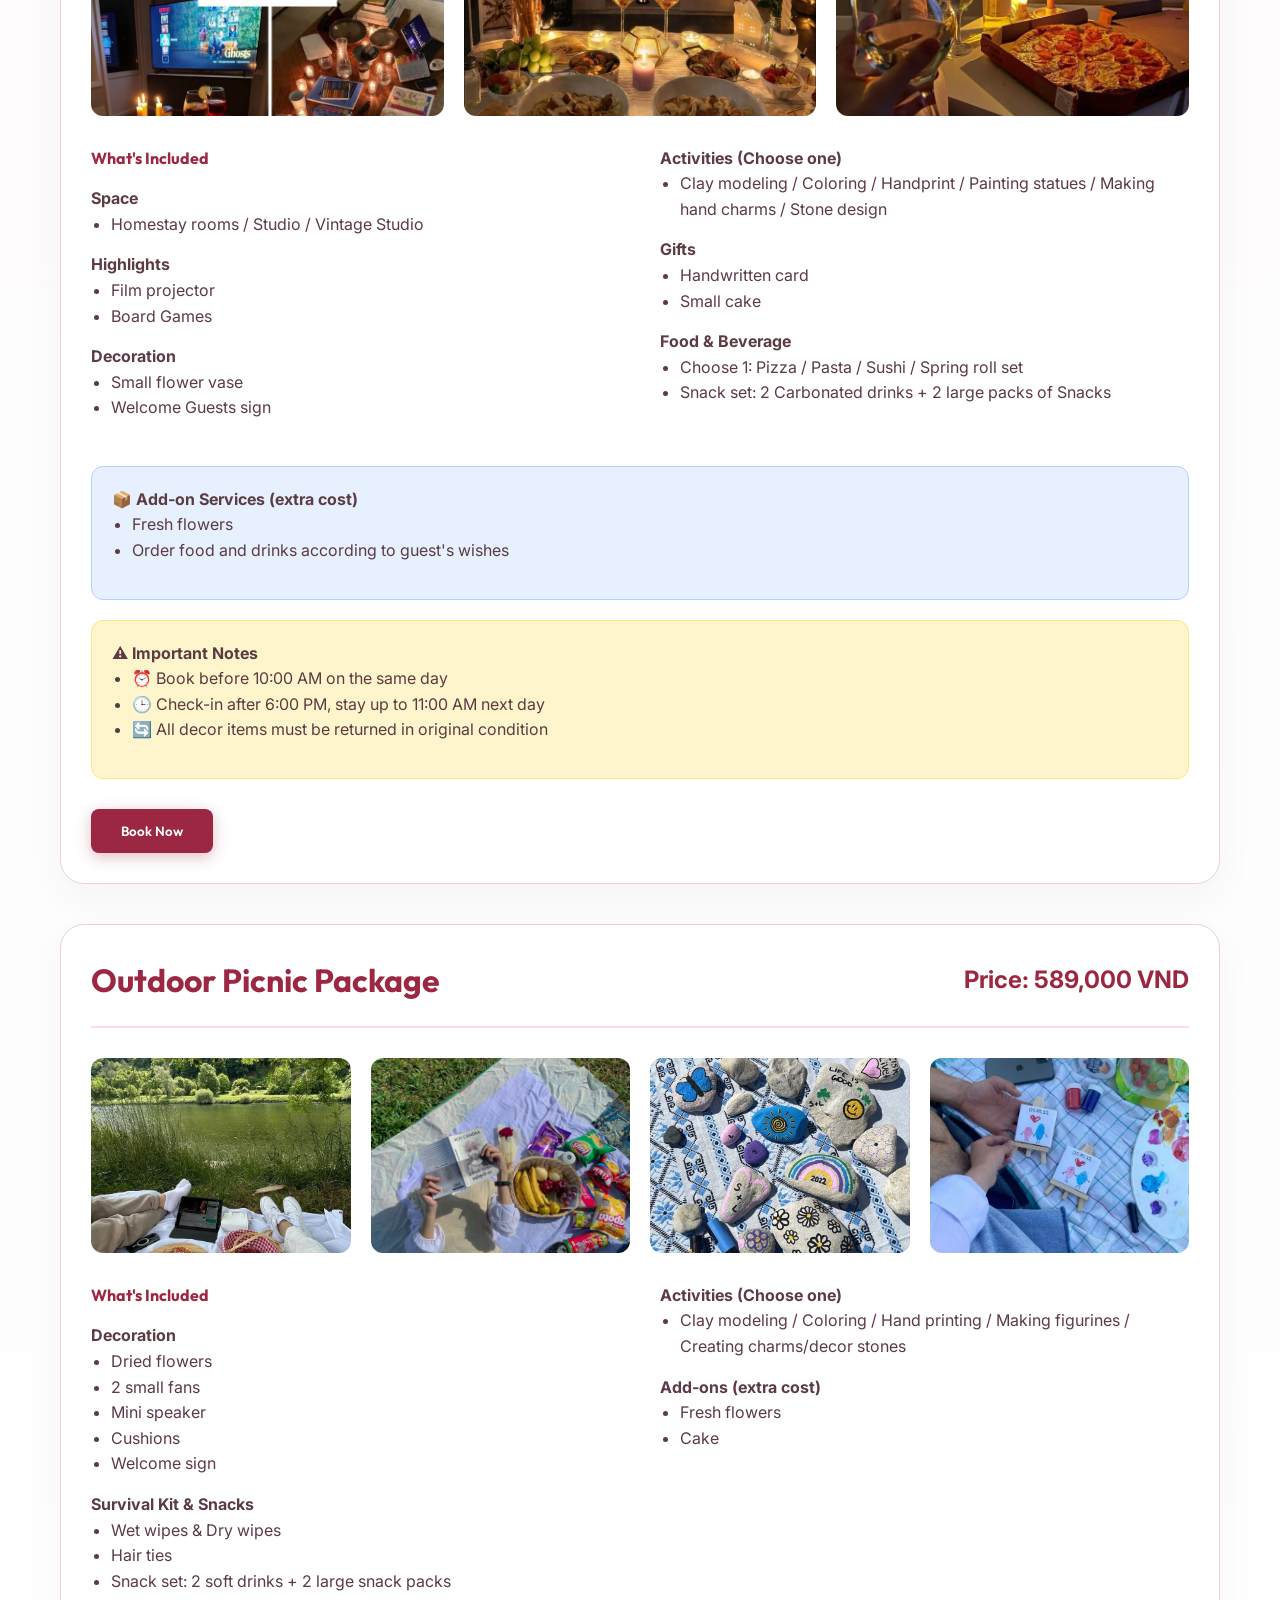
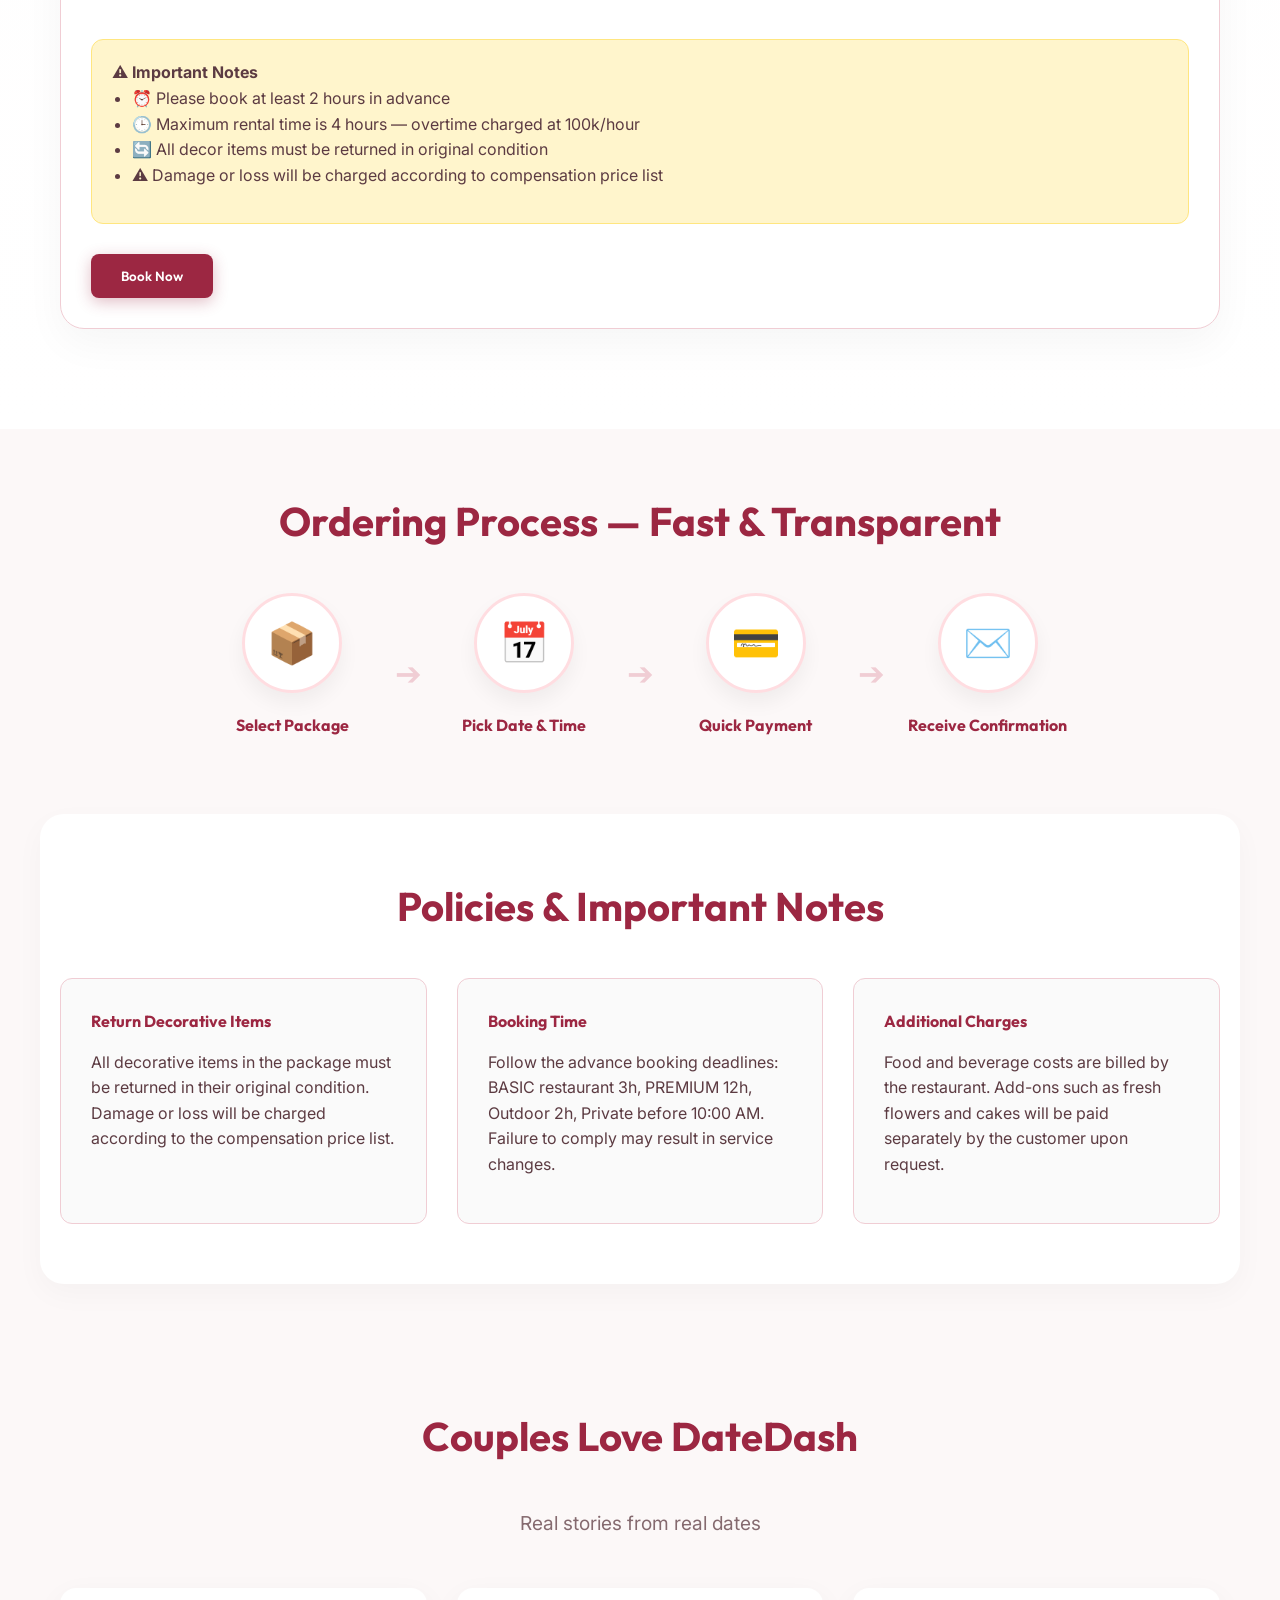
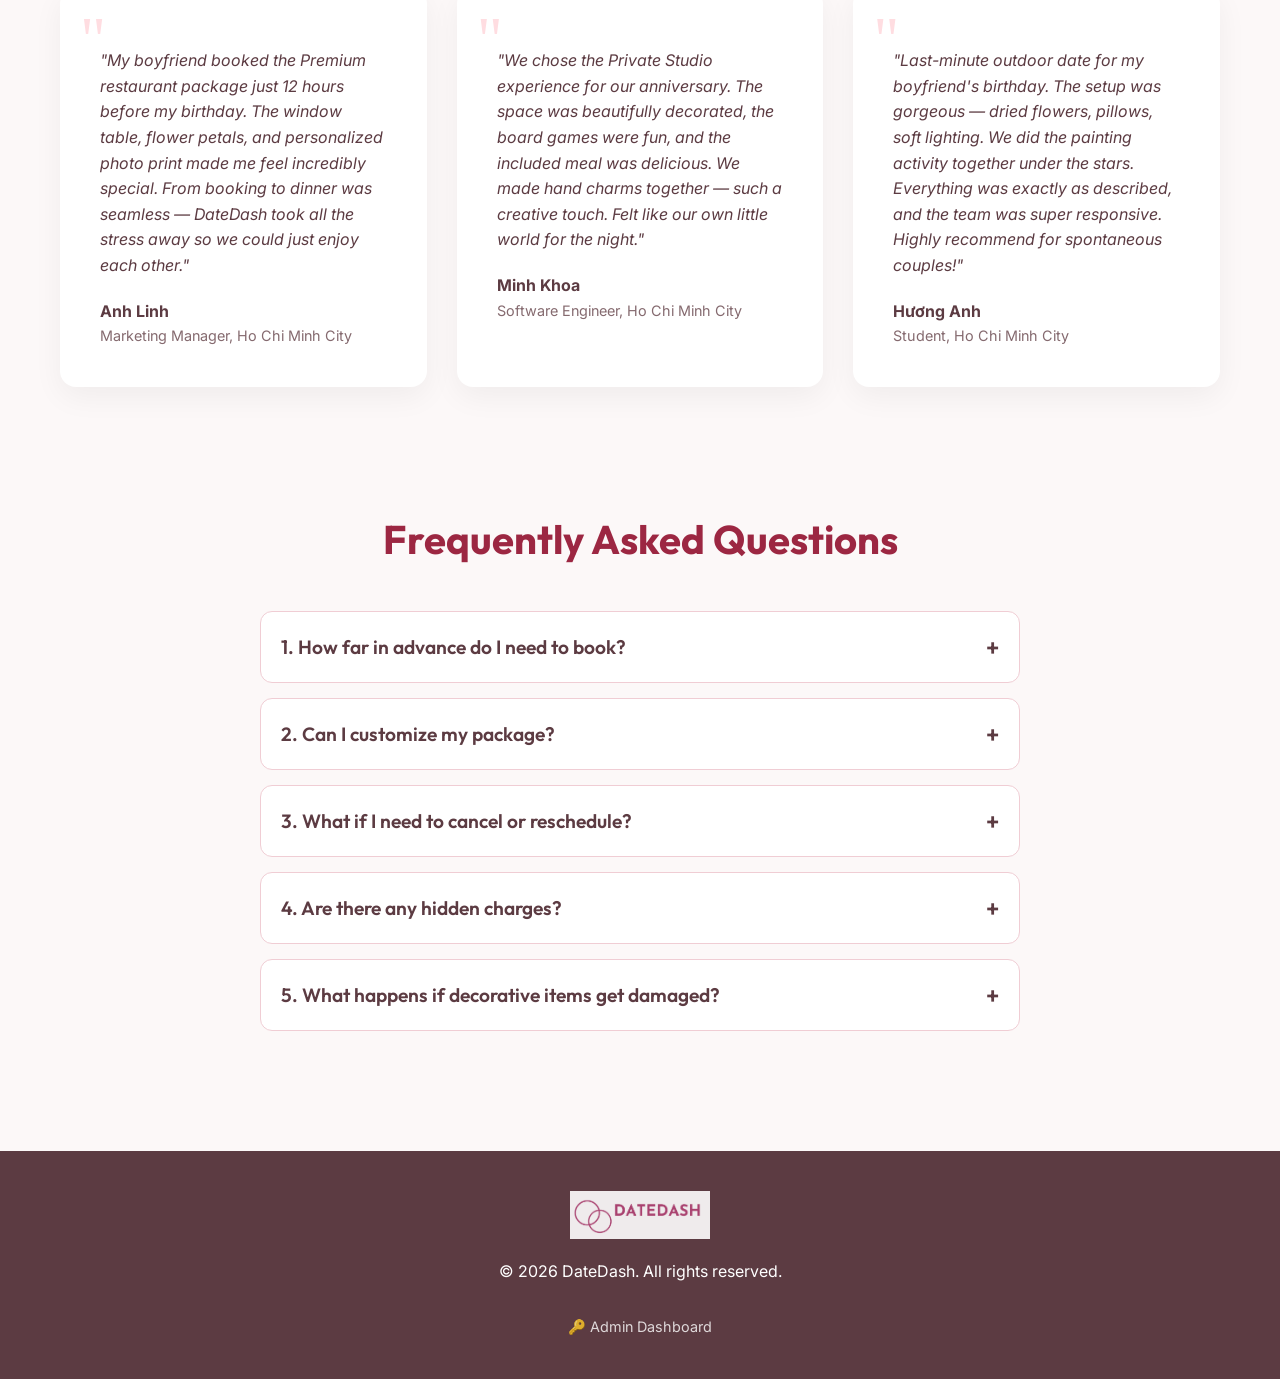
==== commit 1f0bcfba: "Add Customize Order feature" ====
--- a/index.html
+++ b/index.html
@@ -19,6 +19,7 @@
             </a>
             <nav class="nav-links">
                 <a href="#packages">Packages</a>
+                <a href="custom.html">Customize Order</a>
                 <a href="#how-it-works">How it works</a>
                 <a href="#testimonials">Reviews</a>
                 <a href="#faq">FAQ</a>
@@ -36,6 +37,7 @@
             <div class="hero-actions">
                 <a href="#packages" class="btn btn-primary">Book now</a>
                 <a href="#packages" class="btn btn-secondary">View packages</a>
+                <a href="custom.html" class="btn btn-outline" style="color: var(--white); border-color: var(--white);">Customize Order</a>
             </div>
         </div>
     </section>
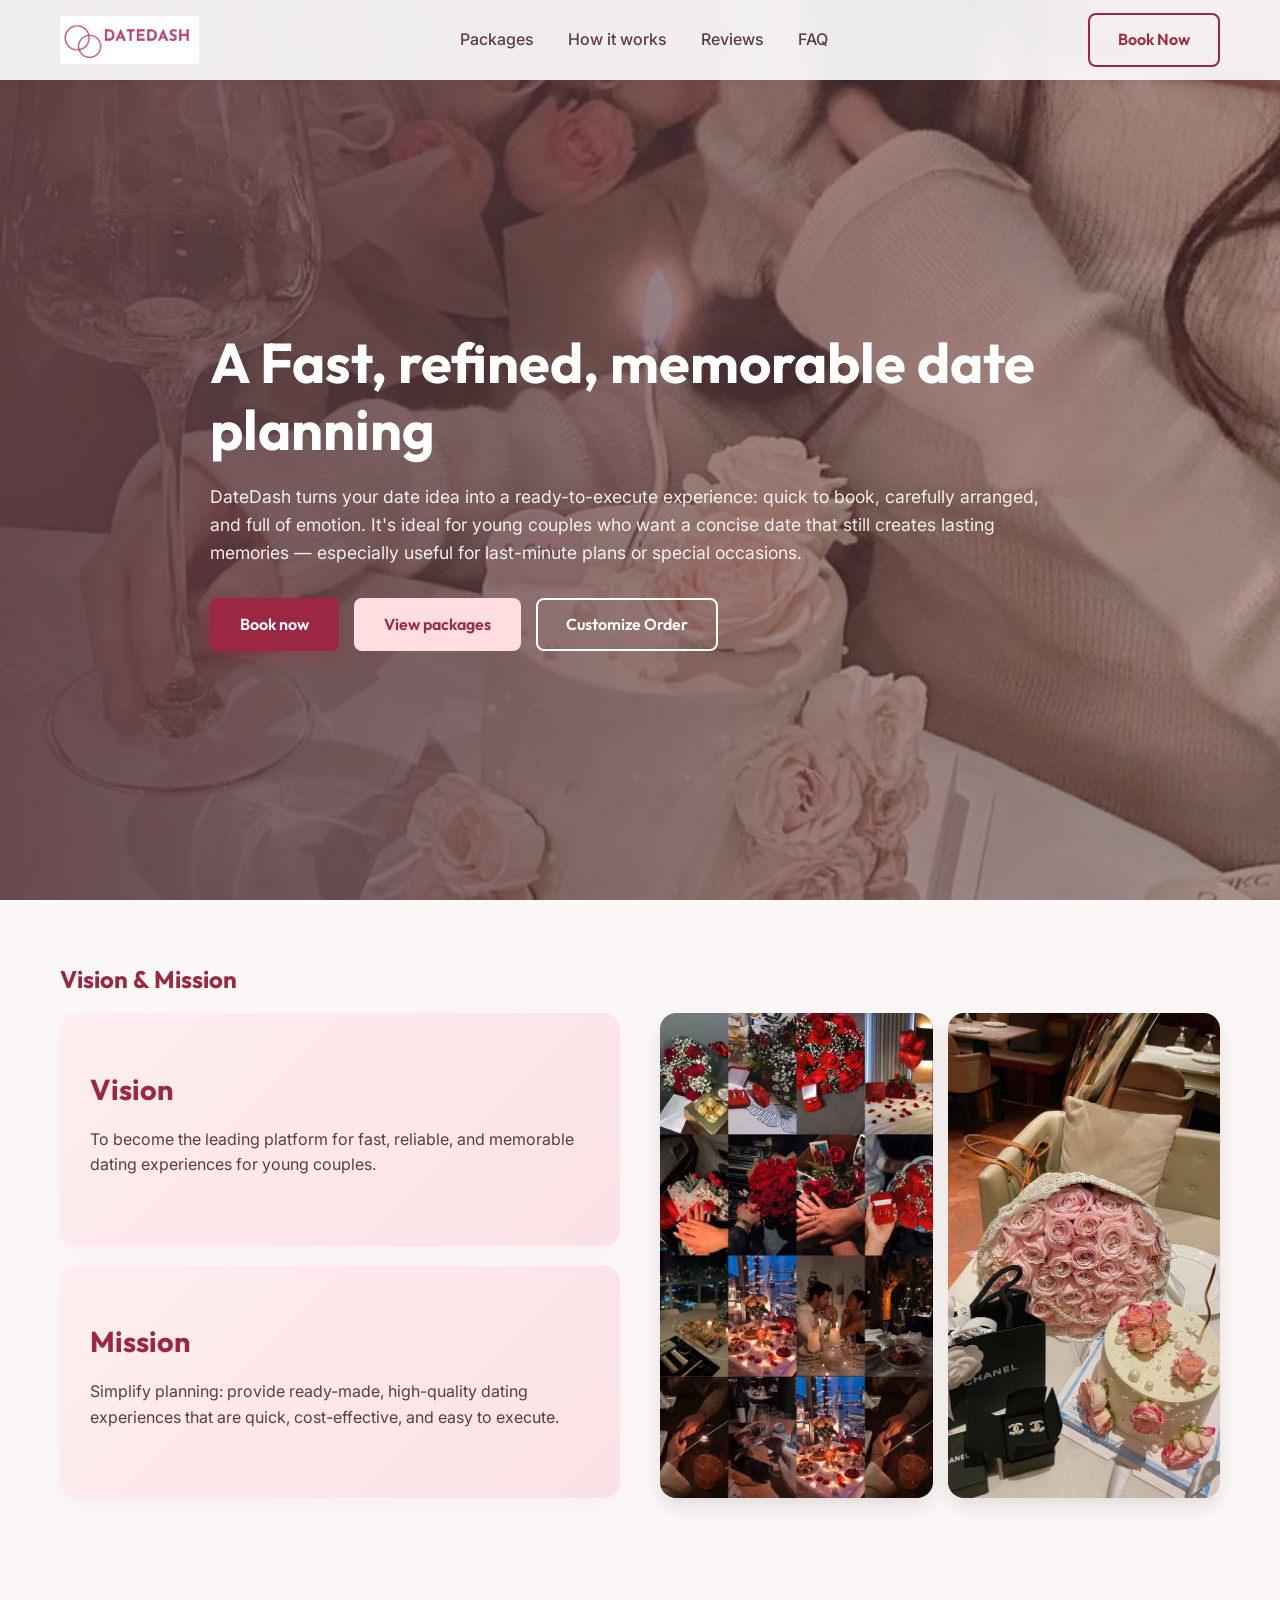
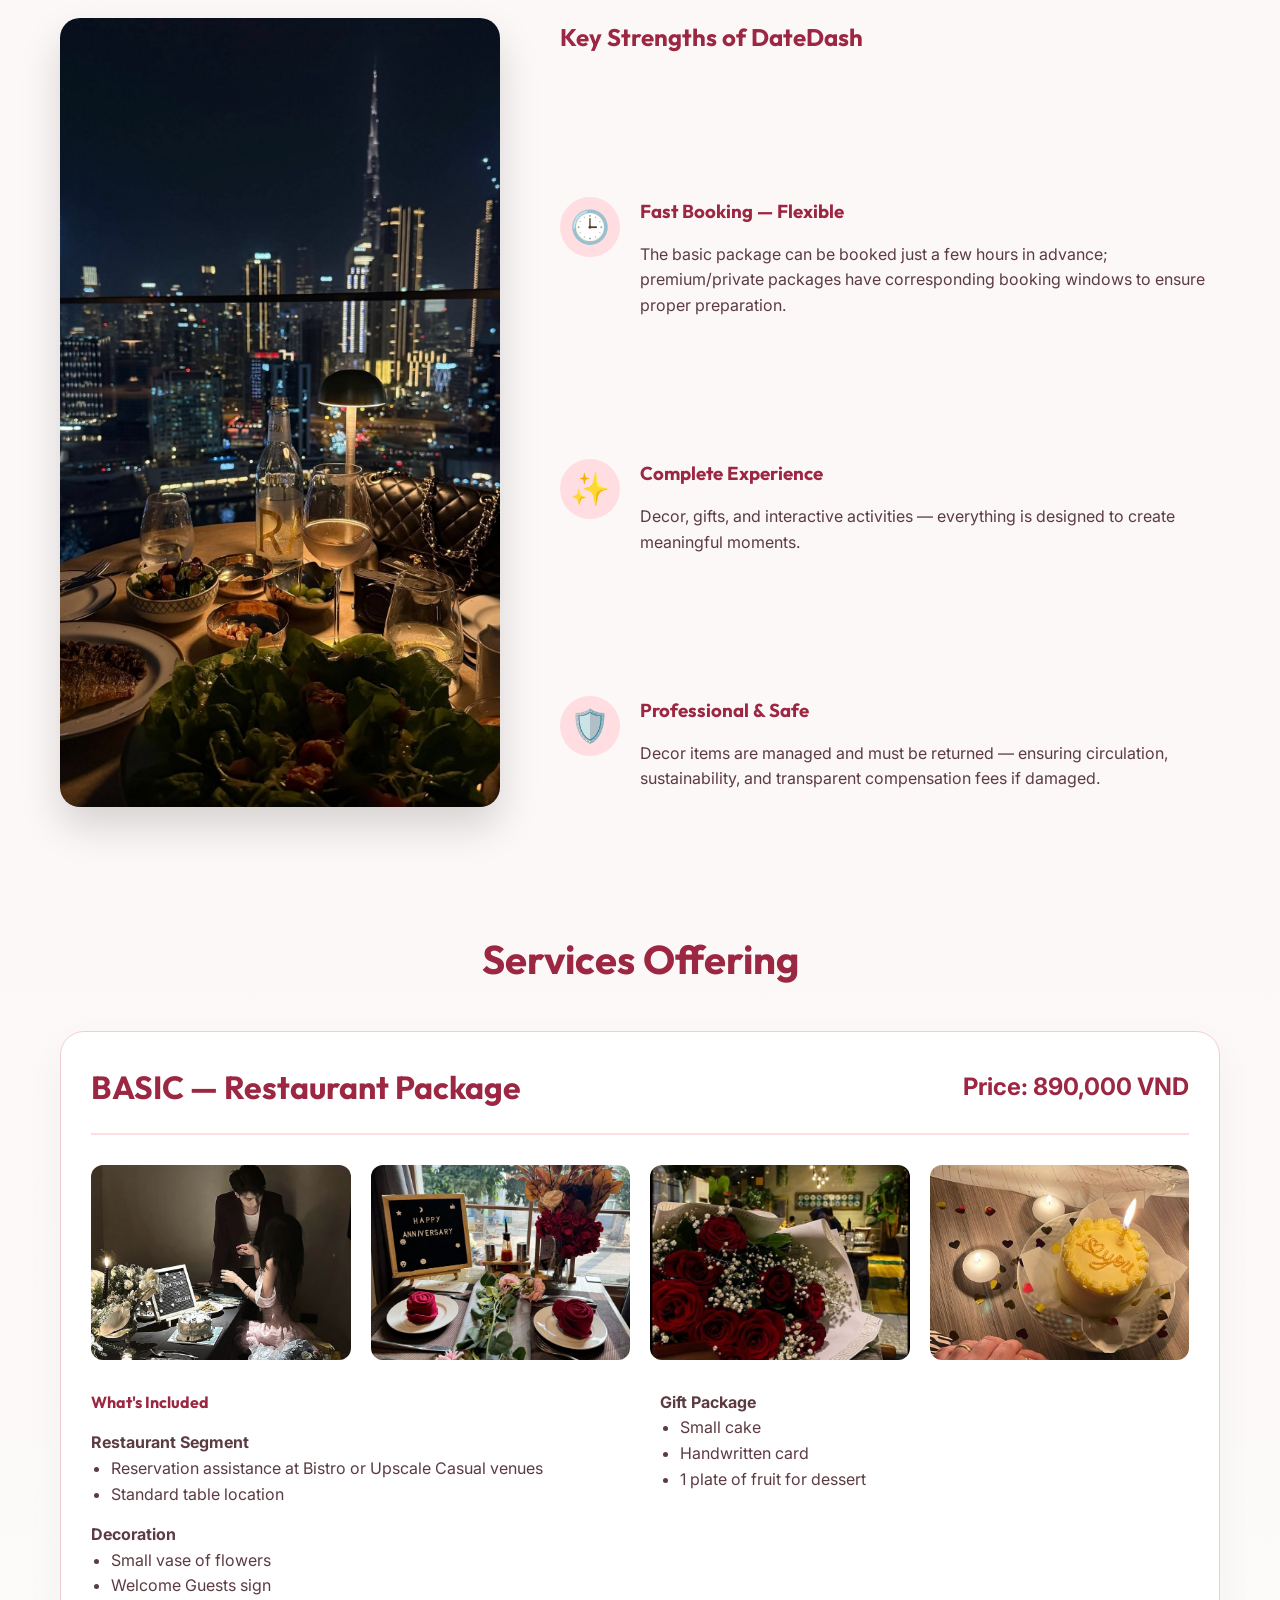
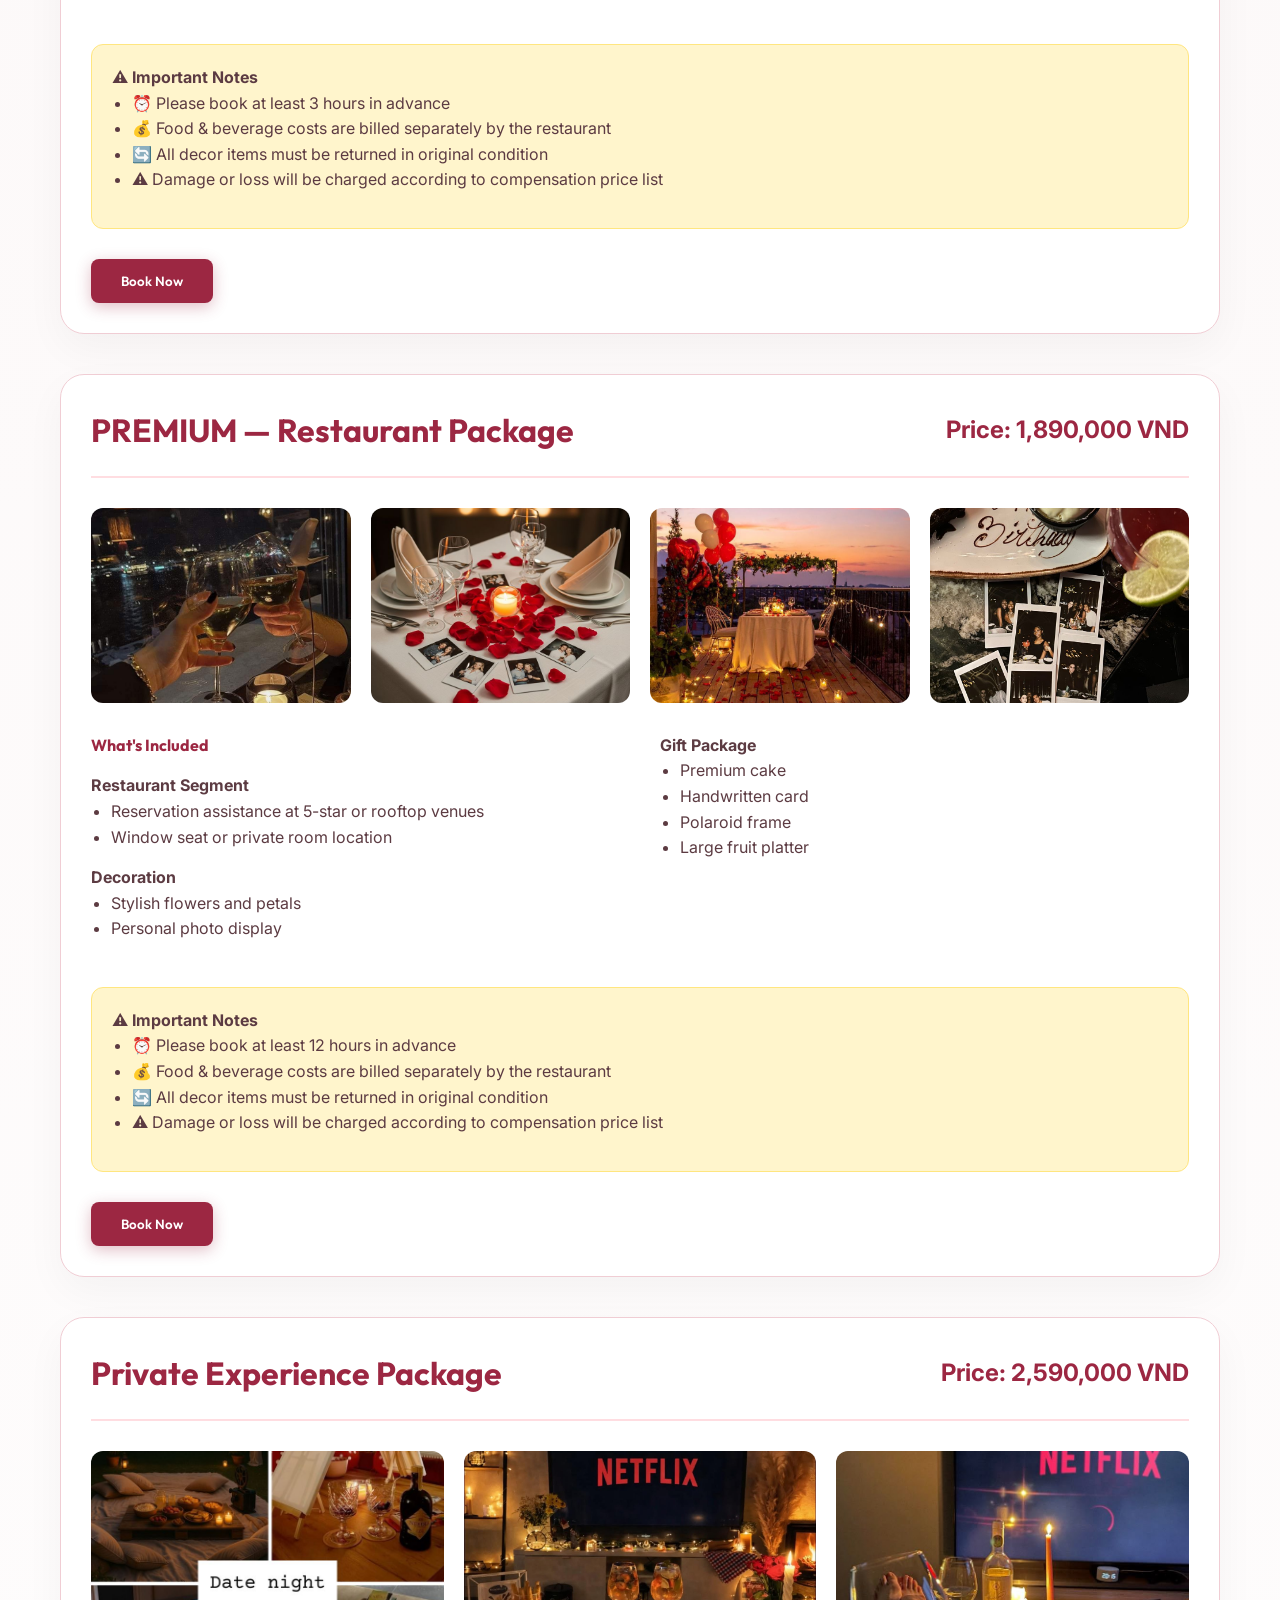
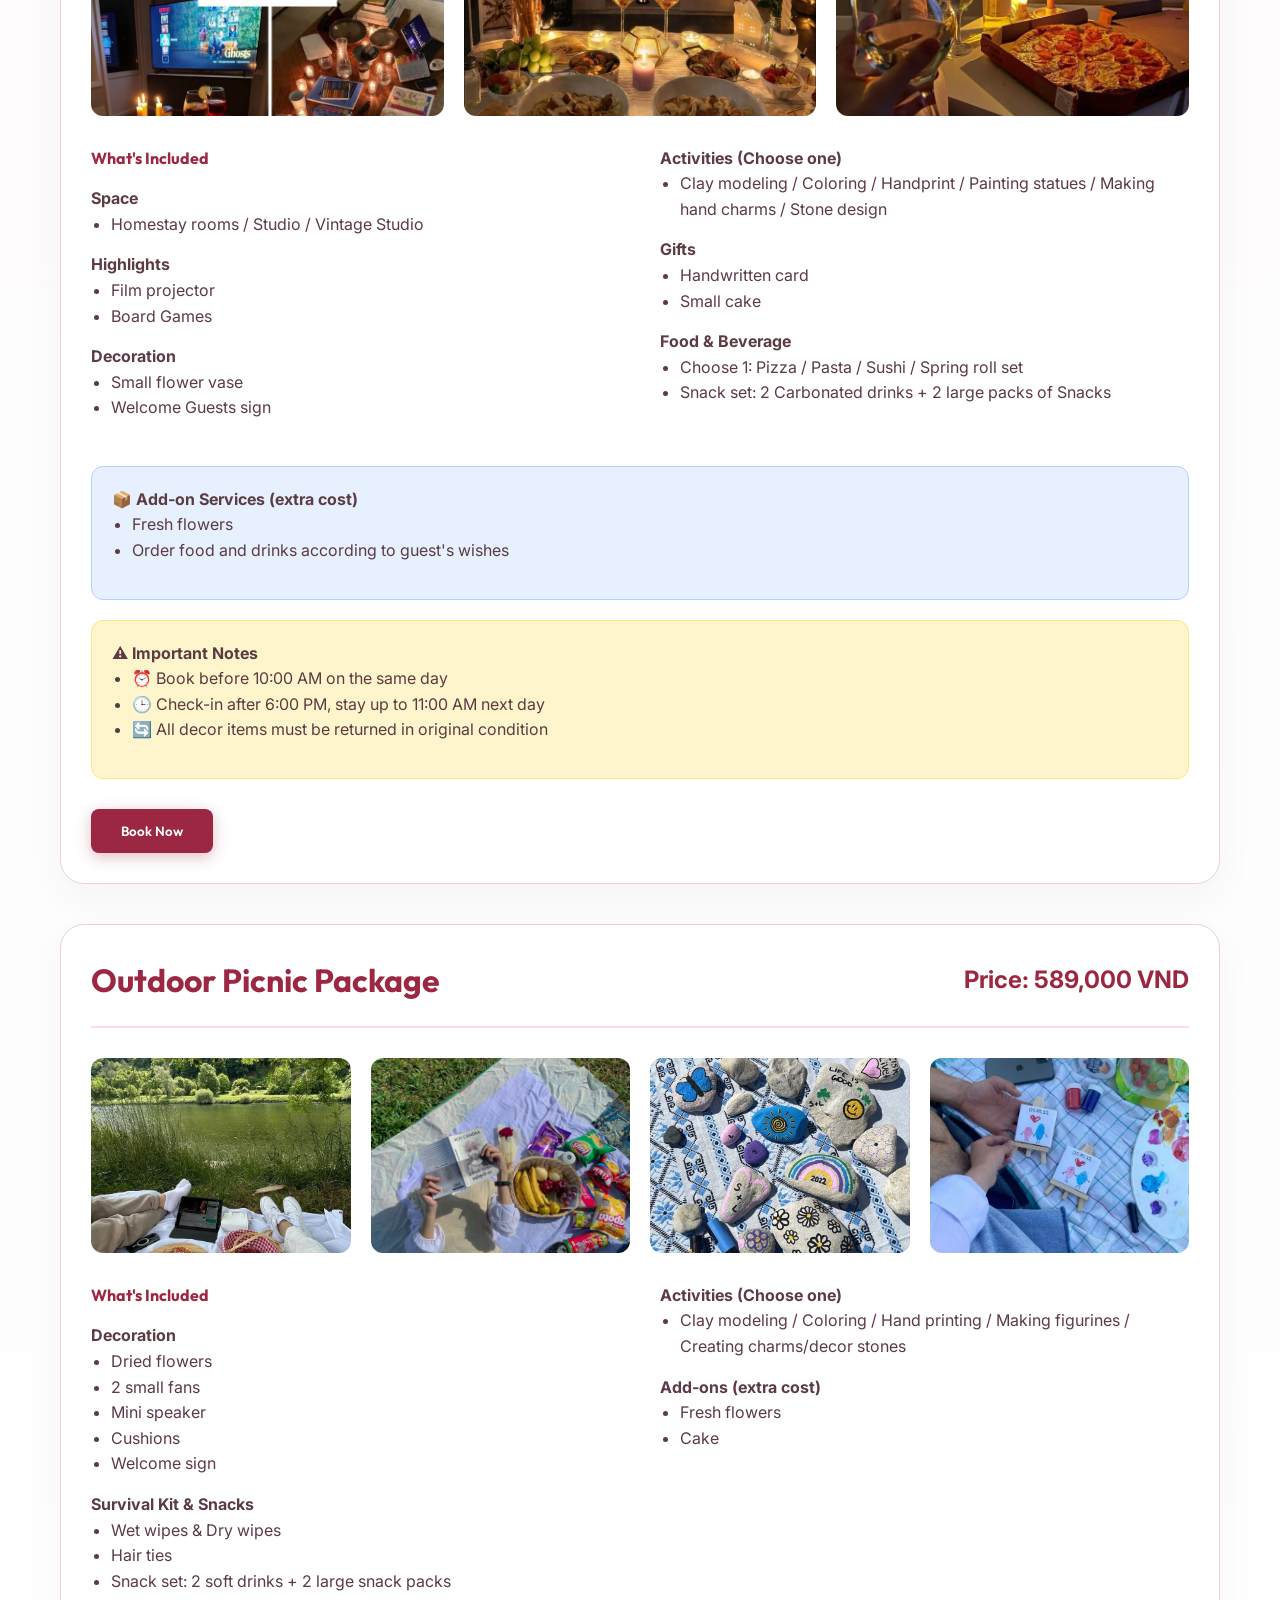
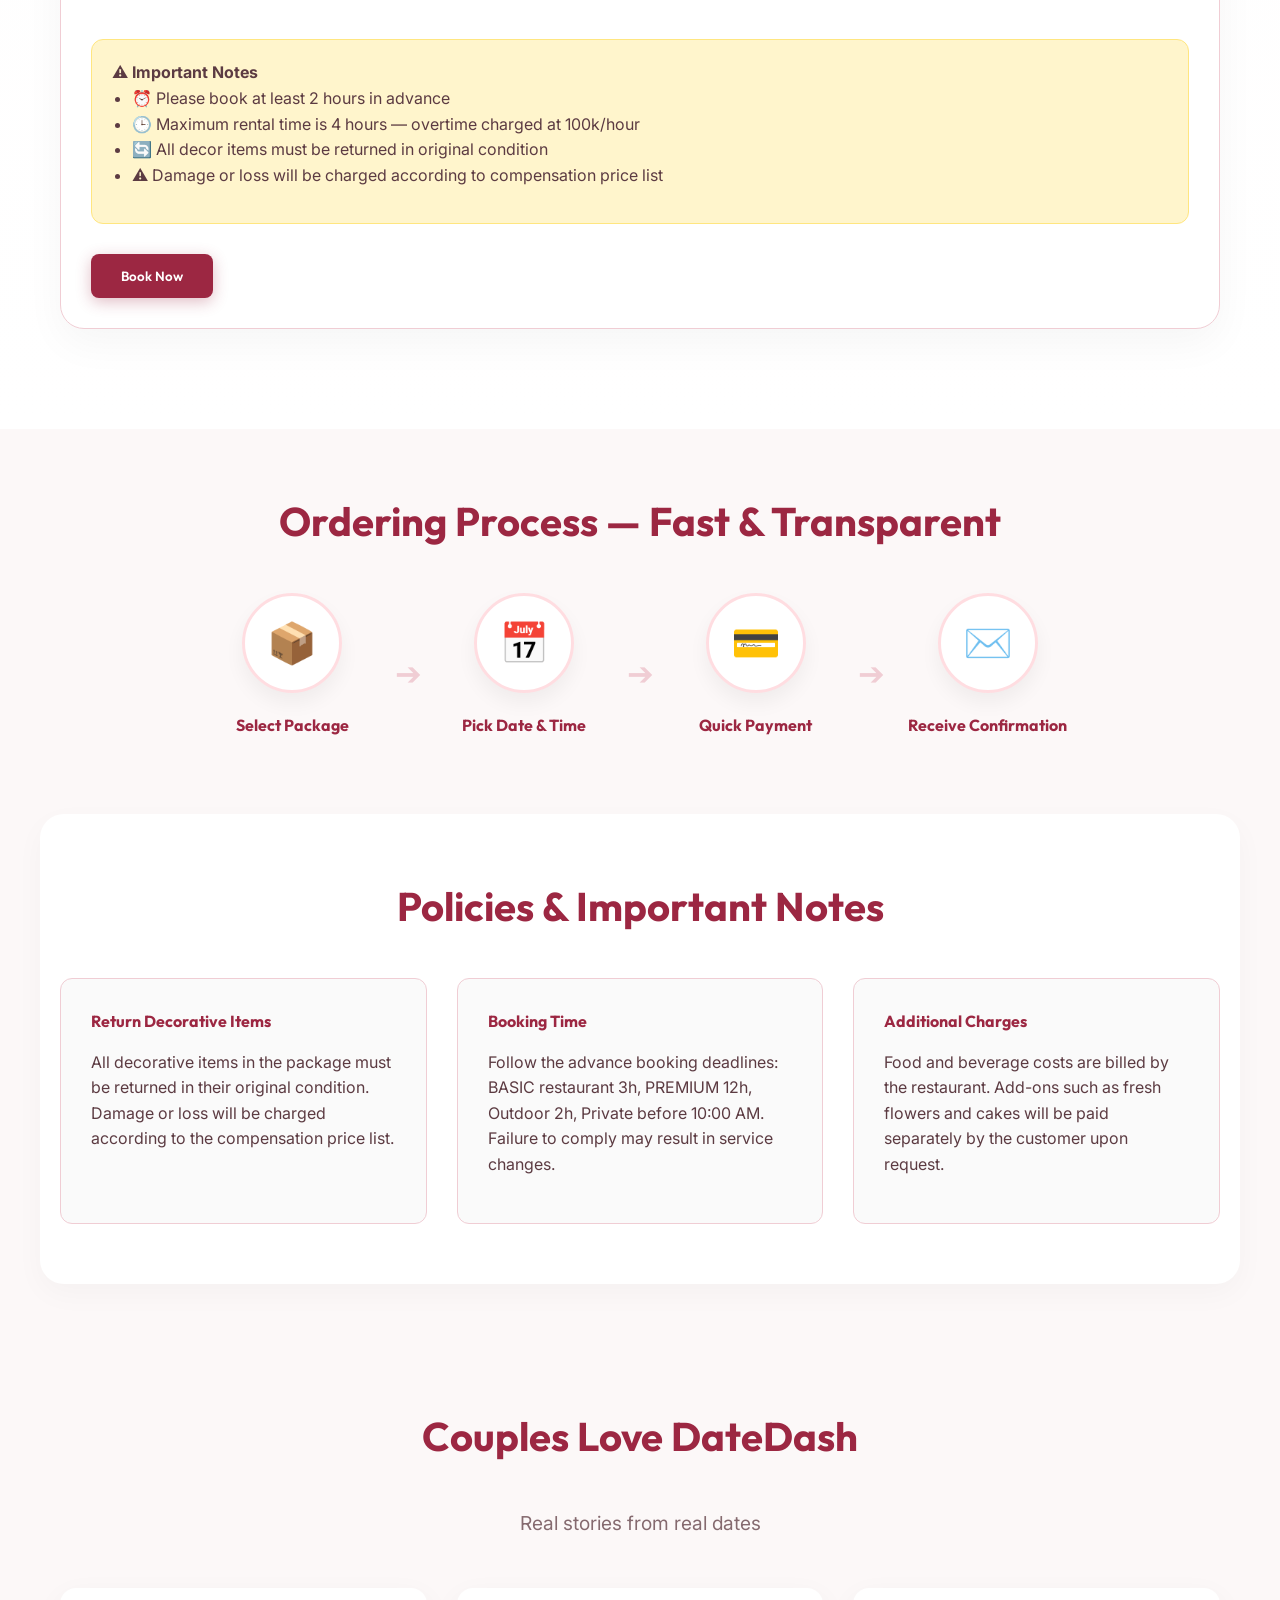
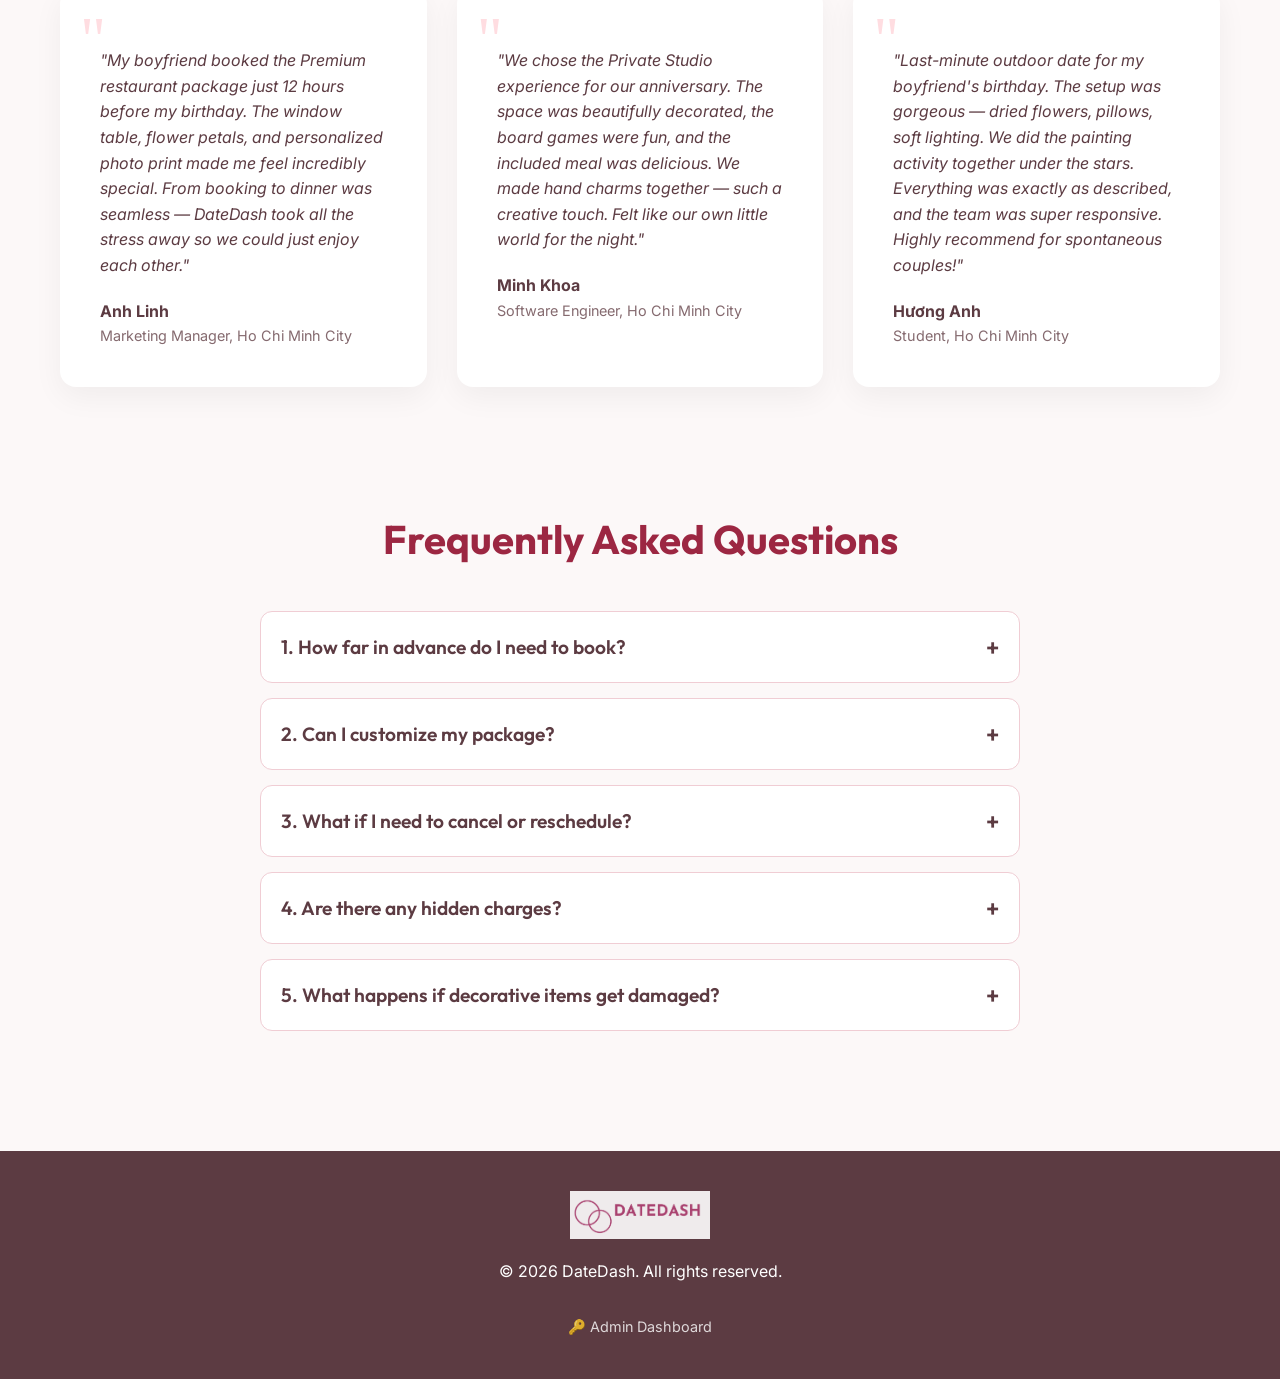
==== commit 51d33895: "Move Customize Order button" ====
--- a/index.html
+++ b/index.html
@@ -19,7 +19,6 @@
             </a>
             <nav class="nav-links">
                 <a href="#packages">Packages</a>
-                <a href="custom.html">Customize Order</a>
                 <a href="#how-it-works">How it works</a>
                 <a href="#testimonials">Reviews</a>
                 <a href="#faq">FAQ</a>
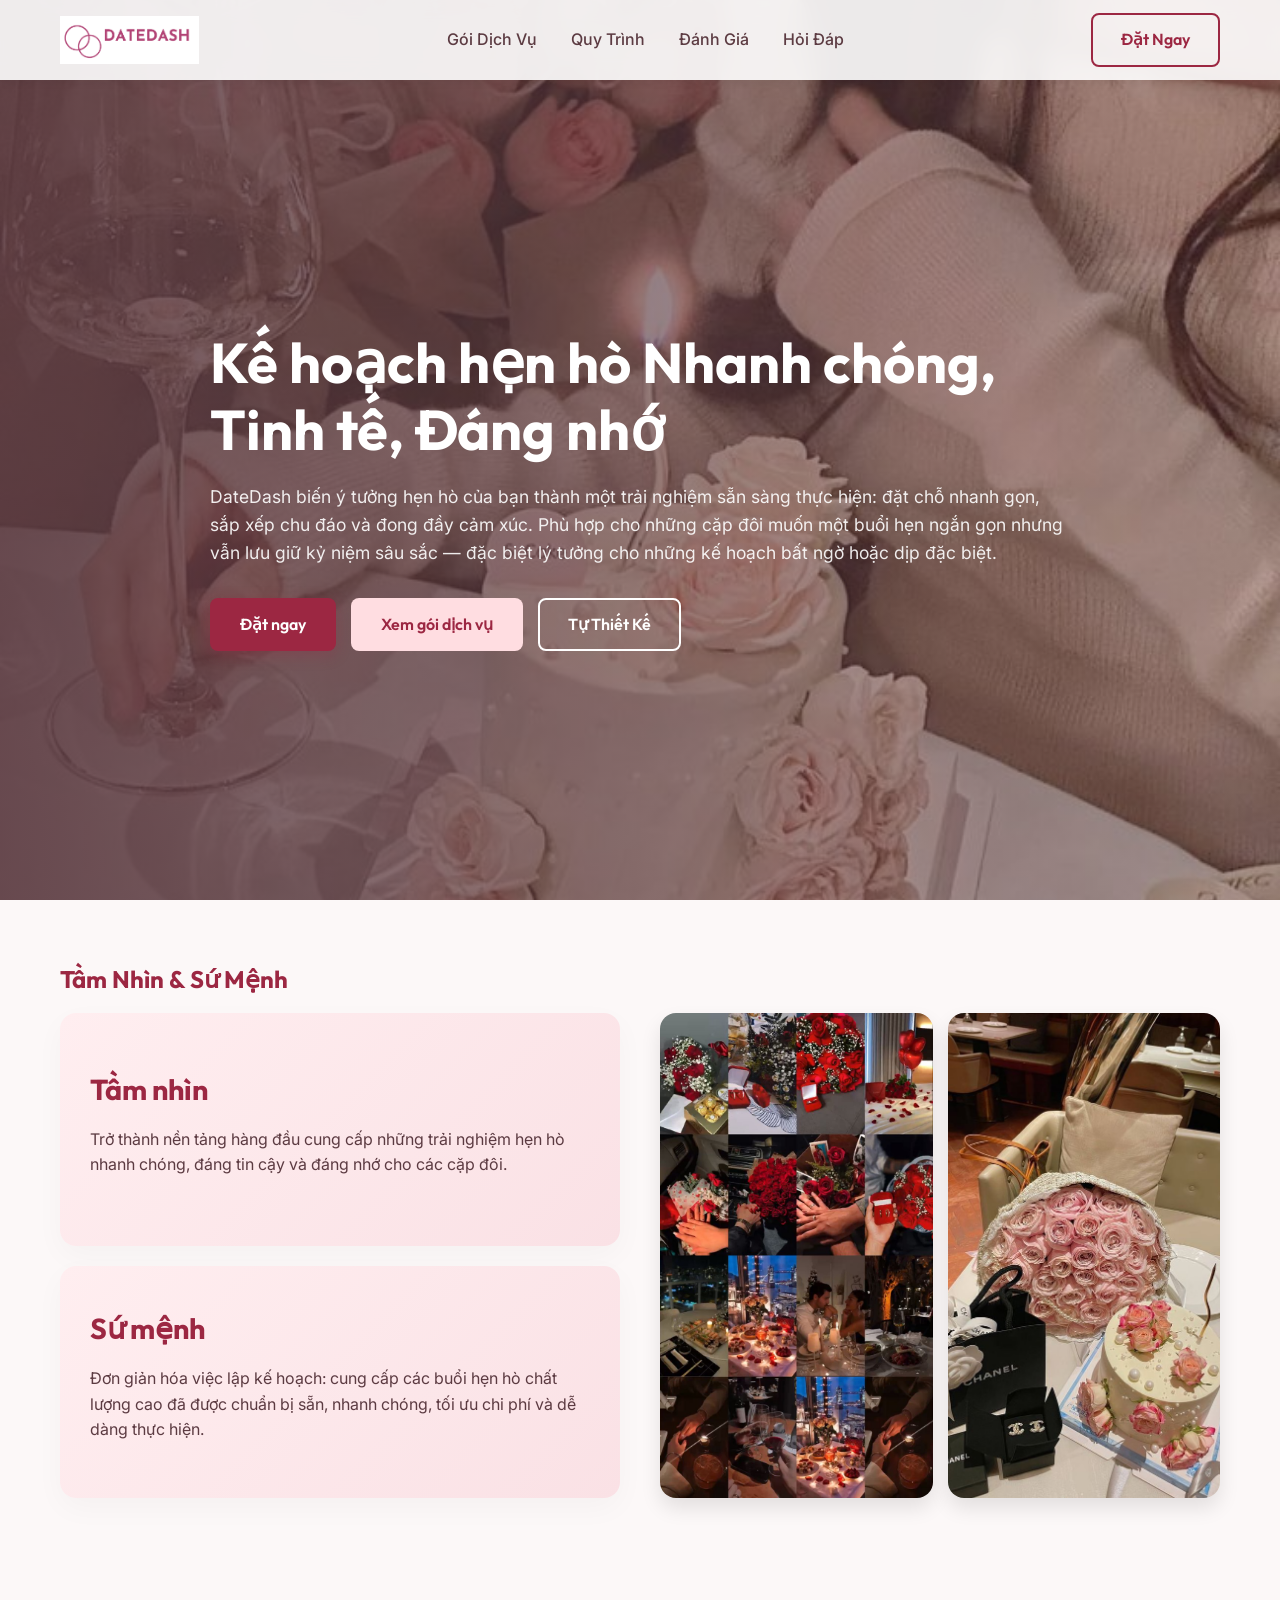
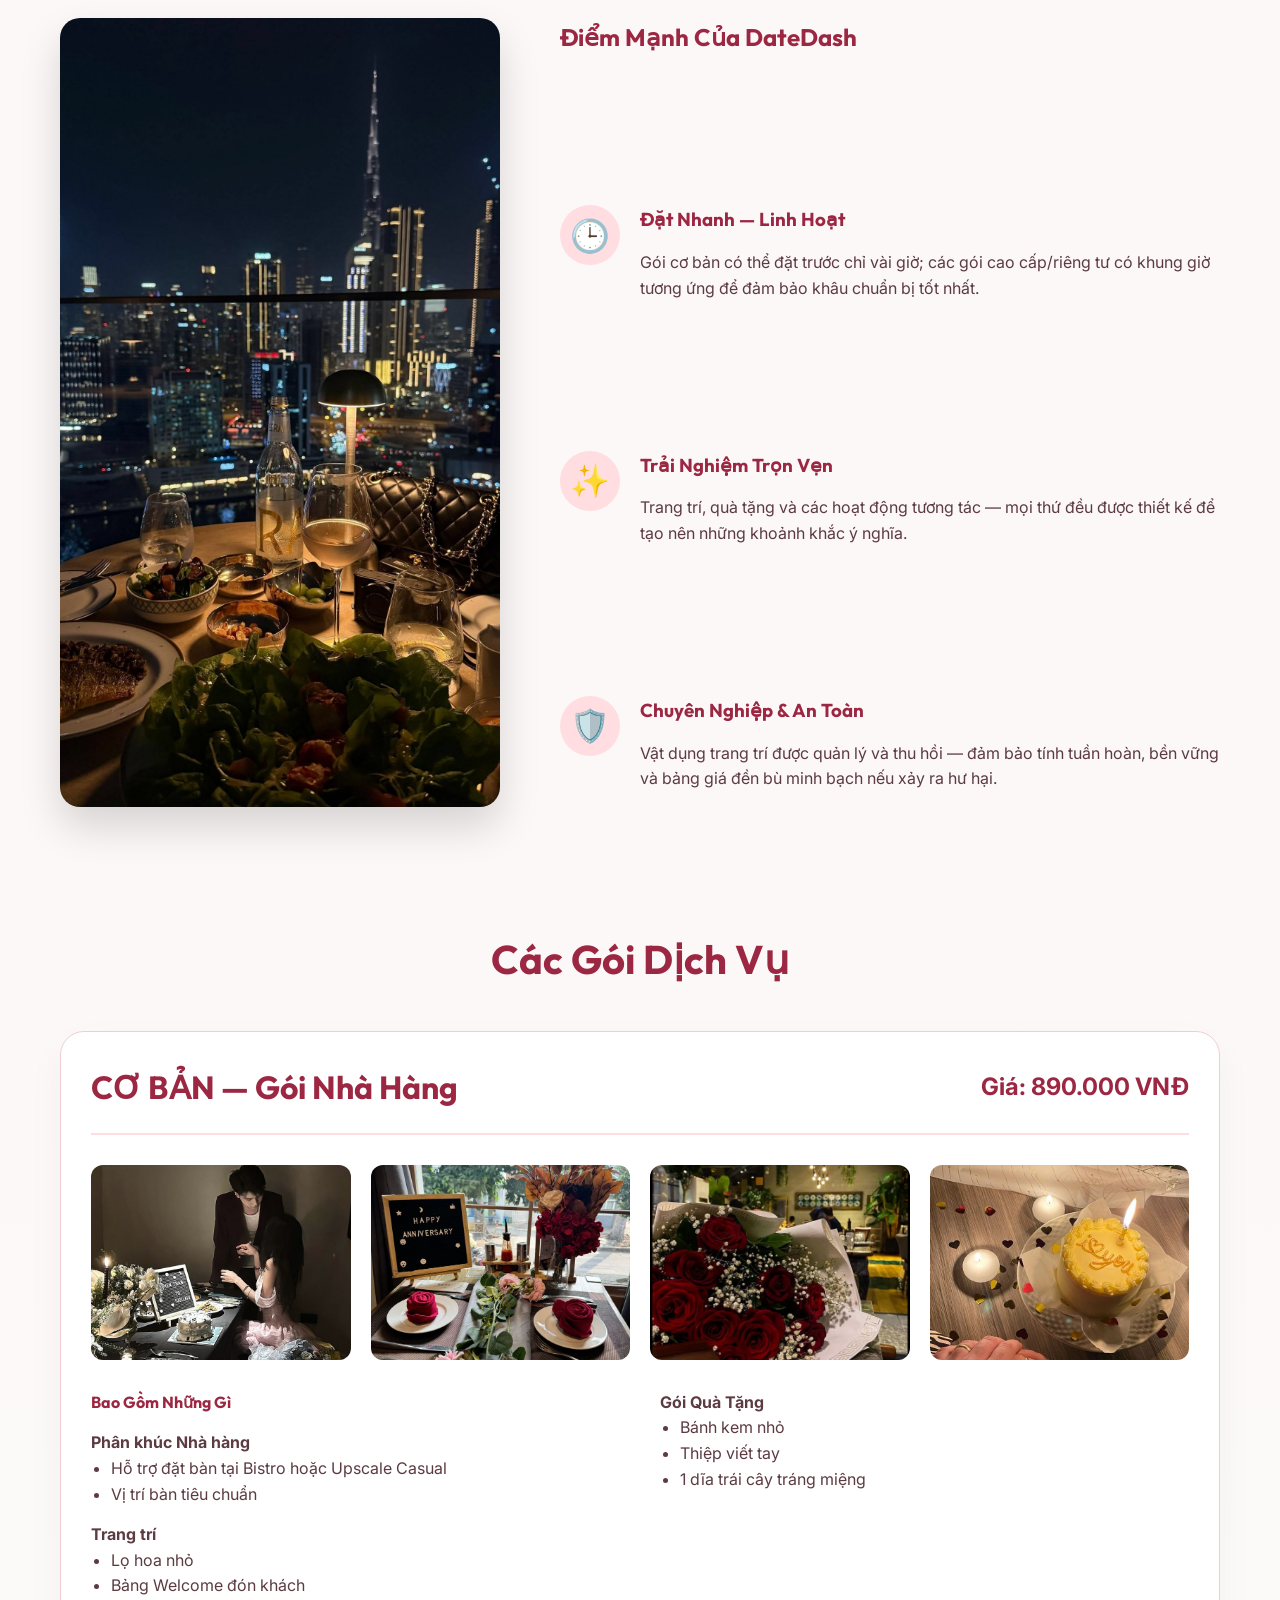
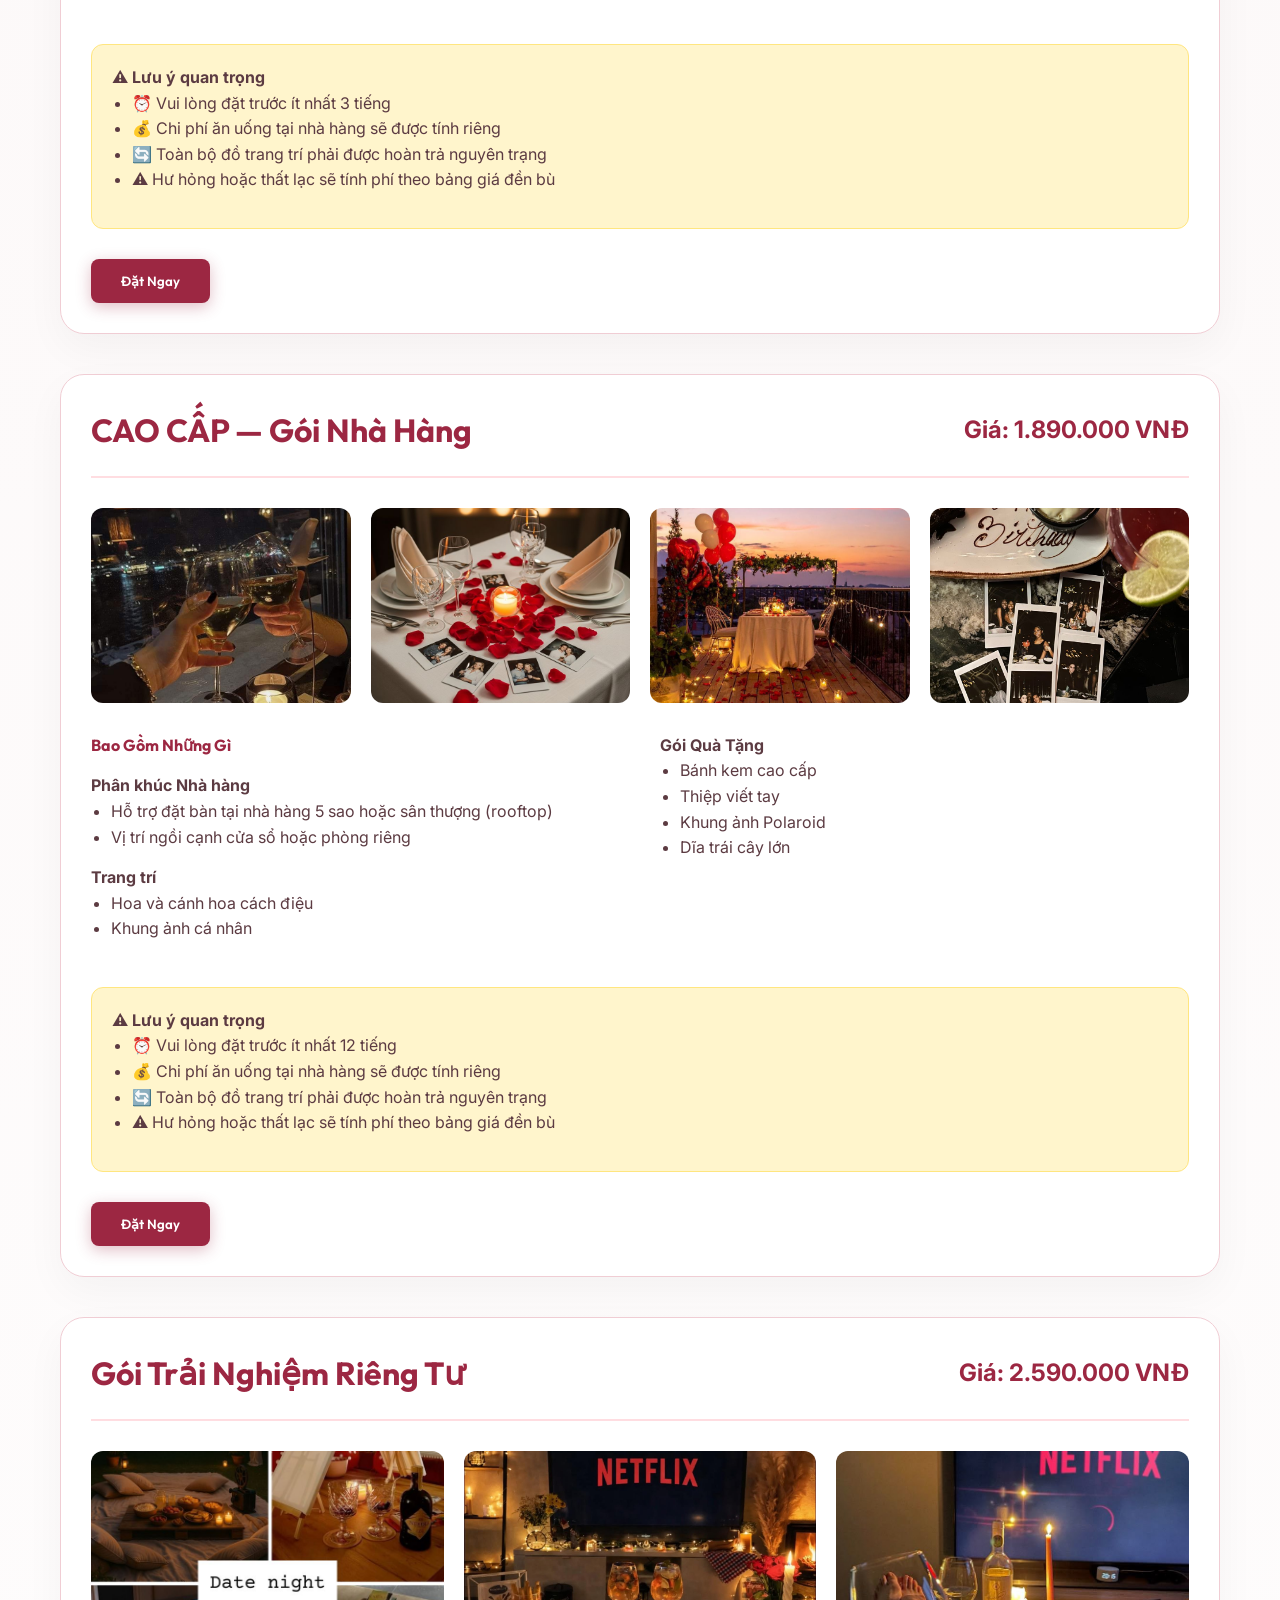
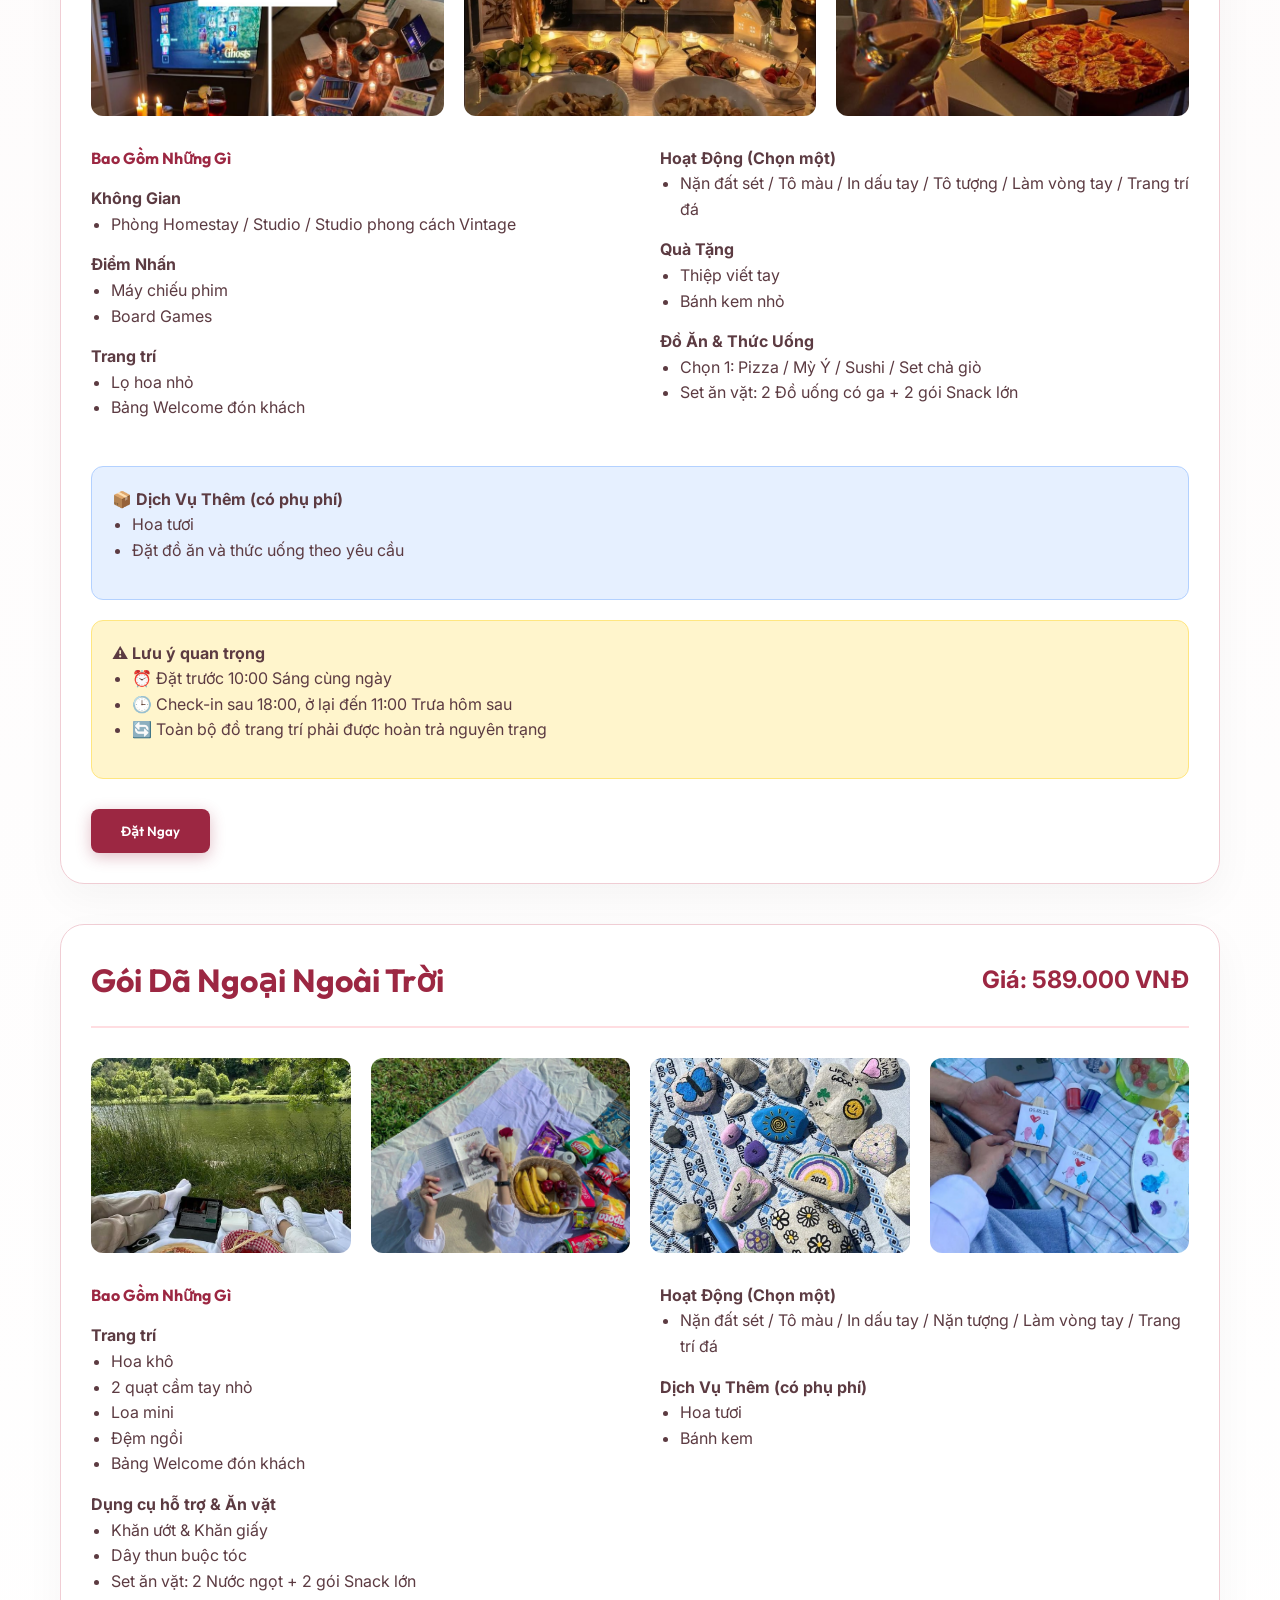
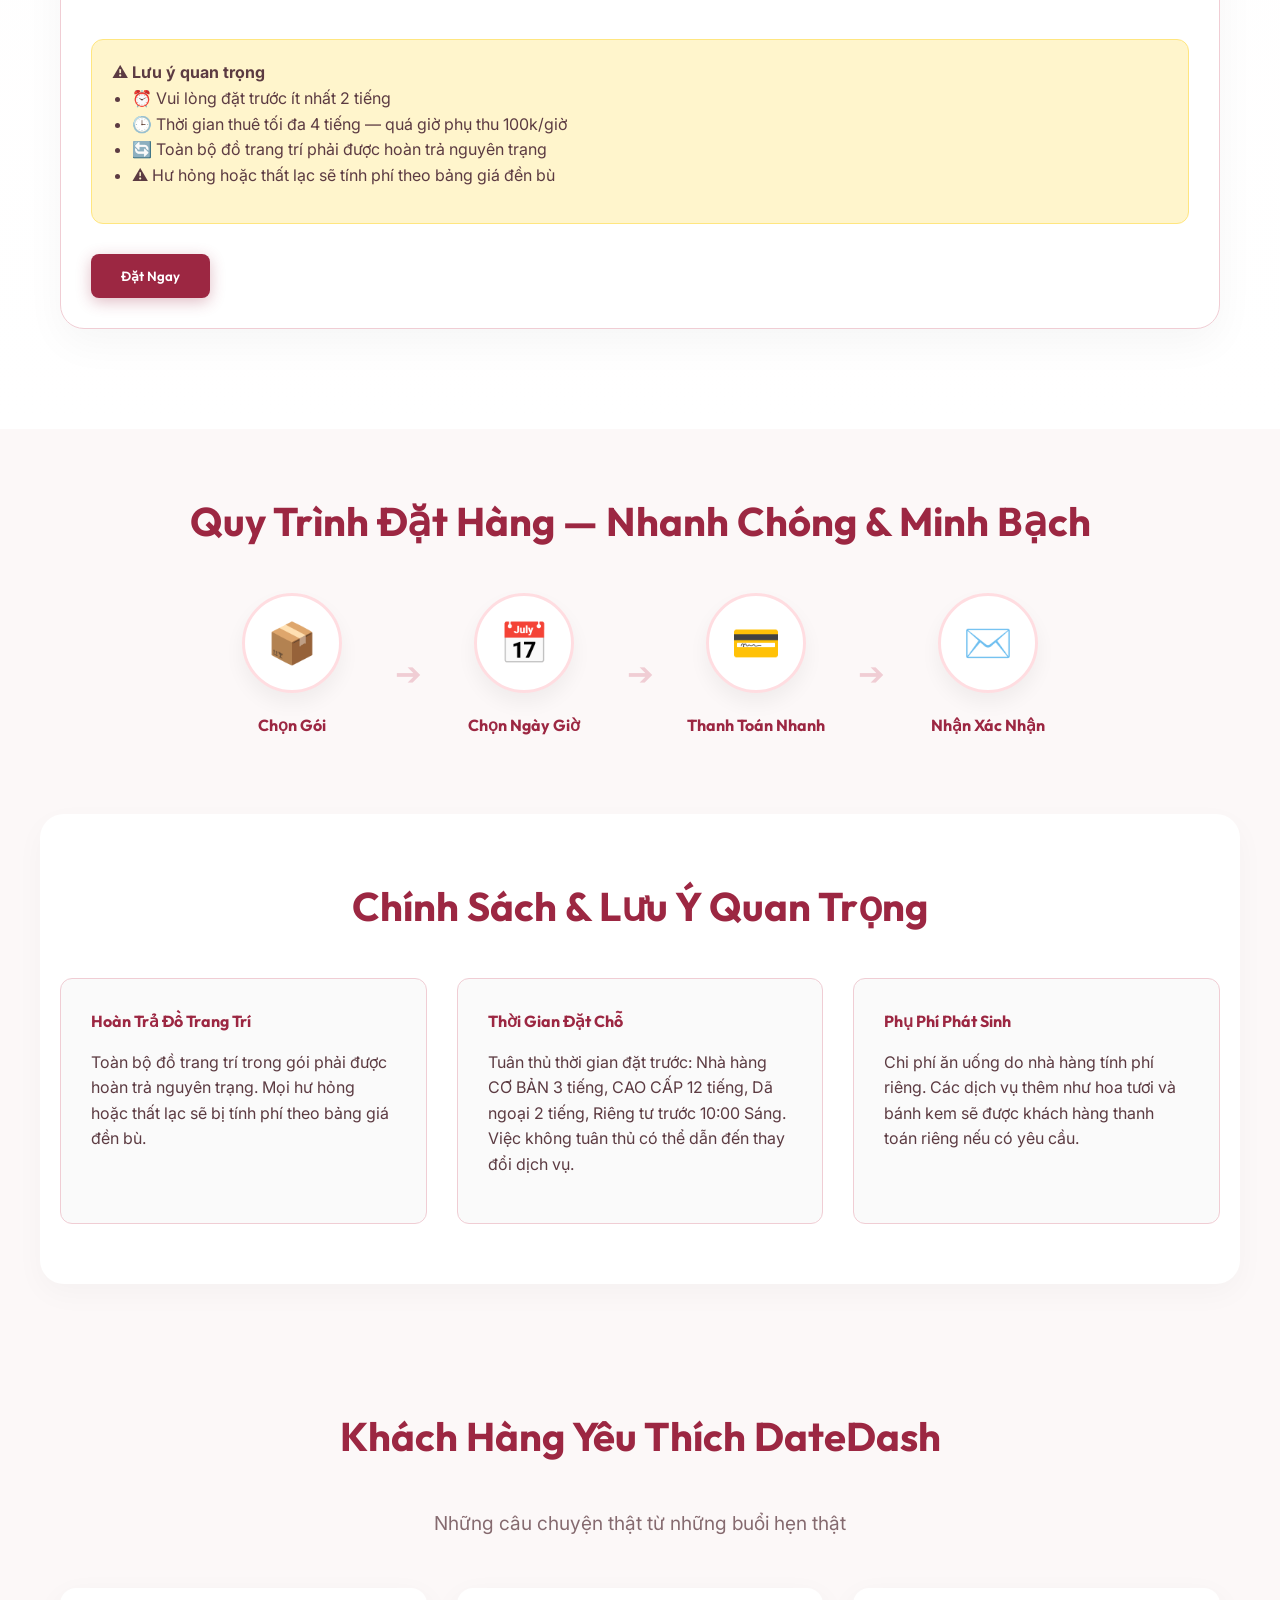
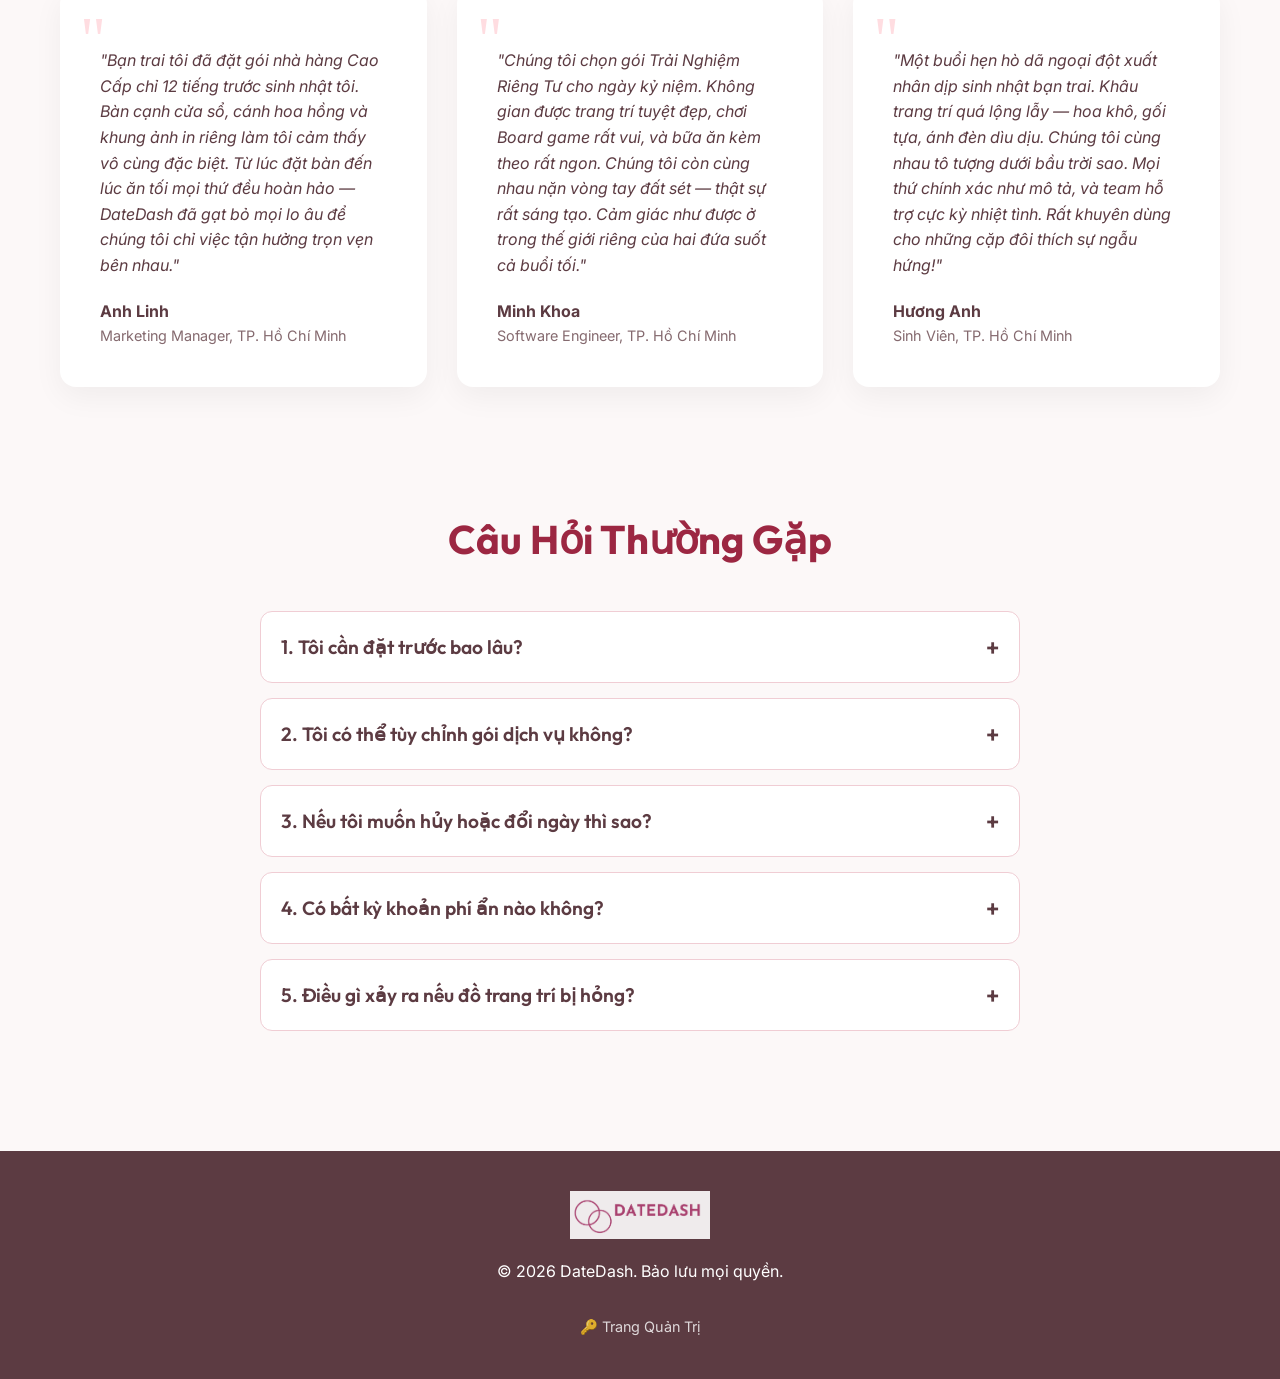
==== commit 82a3d583: "feat: Translate website content to Vietnamese" ====
--- a/index.html
+++ b/index.html
@@ -1,10 +1,10 @@
 <!DOCTYPE html>
-<html lang="en">
+<html lang="vi">
 <head>
     <meta charset="UTF-8">
     <meta name="viewport" content="width=device-width, initial-scale=1.0">
-    <title>DateDash - Fast, Refined, Memorable Date Planning</title>
-    <meta name="description" content="DateDash turns your date idea into a ready-to-execute experience. Book fast, reliable, and memorable dating experiences for young couples.">
+    <title>DateDash - Nhanh chóng, Tinh tế, Đáng nhớ</title>
+    <meta name="description" content="DateDash biến ý tưởng hẹn hò của bạn thành một trải nghiệm sẵn sàng thực hiện. Đặt chỗ nhanh chóng, dịch vụ đáng tin cậy và tạo nên những kỷ niệm khó quên cho các cặp đôi.">
     <link rel="preconnect" href="https://fonts.googleapis.com">
     <link rel="preconnect" href="https://fonts.gstatic.com" crossorigin>
     <link href="https://fonts.googleapis.com/css2?family=Inter:wght@300;400;500;600;700&family=Outfit:wght@400;500;600;700&display=swap" rel="stylesheet">
@@ -18,12 +18,12 @@
                 <img src="images/Logo.png" alt="DateDash Logo" style="height: 48px; width: auto;">
             </a>
             <nav class="nav-links">
-                <a href="#packages">Packages</a>
-                <a href="#how-it-works">How it works</a>
-                <a href="#testimonials">Reviews</a>
-                <a href="#faq">FAQ</a>
+                <a href="#packages">Gói Dịch Vụ</a>
+                <a href="#how-it-works">Quy Trình</a>
+                <a href="#testimonials">Đánh Giá</a>
+                <a href="#faq">Hỏi Đáp</a>
             </nav>
-            <a href="#packages" class="btn btn-outline">Book Now</a>
+            <a href="#packages" class="btn btn-outline">Đặt Ngay</a>
         </div>
     </header>
 
@@ -31,12 +31,12 @@
     <section class="hero">
         <div class="hero-overlay"></div>
         <div class="container hero-content">
-            <h1>A Fast, refined, memorable date planning</h1>
-            <p>DateDash turns your date idea into a ready-to-execute experience: quick to book, carefully arranged, and full of emotion. It's ideal for young couples who want a concise date that still creates lasting memories — especially useful for last-minute plans or special occasions.</p>
+            <h1>Kế hoạch hẹn hò Nhanh chóng, Tinh tế, Đáng nhớ</h1>
+            <p>DateDash biến ý tưởng hẹn hò của bạn thành một trải nghiệm sẵn sàng thực hiện: đặt chỗ nhanh gọn, sắp xếp chu đáo và đong đầy cảm xúc. Phù hợp cho những cặp đôi muốn một buổi hẹn ngắn gọn nhưng vẫn lưu giữ kỷ niệm sâu sắc — đặc biệt lý tưởng cho những kế hoạch bất ngờ hoặc dịp đặc biệt.</p>
             <div class="hero-actions">
-                <a href="#packages" class="btn btn-primary">Book now</a>
-                <a href="#packages" class="btn btn-secondary">View packages</a>
-                <a href="custom.html" class="btn btn-outline" style="color: var(--white); border-color: var(--white);">Customize Order</a>
+                <a href="#packages" class="btn btn-primary">Đặt ngay</a>
+                <a href="#packages" class="btn btn-secondary">Xem gói dịch vụ</a>
+                <a href="custom-order.html" class="btn btn-outline" style="color: var(--white); border-color: var(--white);">Tự Thiết Kế</a>
             </div>
         </div>
     </section>
@@ -44,17 +44,17 @@
     <!-- Vision & Mission -->
     <section class="vision-mission container">
         <div class="section-header">
-            <h2>Vision & Mission</h2>
+            <h2>Tầm Nhìn & Sứ Mệnh</h2>
         </div>
         <div class="vm-grid">
             <div class="vm-content-column">
                 <div class="vm-card">
-                    <h3>Vision</h3>
-                    <p>To become the leading platform for fast, reliable, and memorable dating experiences for young couples.</p>
+                    <h3>Tầm nhìn</h3>
+                    <p>Trở thành nền tảng hàng đầu cung cấp những trải nghiệm hẹn hò nhanh chóng, đáng tin cậy và đáng nhớ cho các cặp đôi.</p>
                 </div>
                 <div class="vm-card">
-                    <h3>Mission</h3>
-                    <p>Simplify planning: provide ready-made, high-quality dating experiences that are quick, cost-effective, and easy to execute.</p>
+                    <h3>Sứ mệnh</h3>
+                    <p>Đơn giản hóa việc lập kế hoạch: cung cấp các buổi hẹn hò chất lượng cao đã được chuẩn bị sẵn, nhanh chóng, tối ưu chi phí và dễ dàng thực hiện.</p>
                 </div>
             </div>
             <div class="vm-image-grid">
@@ -71,29 +71,29 @@
                 <img src="images/Key strenghts.png" alt="Key Strengths">
             </div>
             <div class="strengths-content">
-                <h2>Key Strengths of DateDash</h2>
+                <h2>Điểm Mạnh Của DateDash</h2>
                 
                 <div class="strength-item">
                     <div class="strength-icon">🕒</div>
                     <div class="strength-text">
-                        <h3>Fast Booking — Flexible</h3>
-                        <p>The basic package can be booked just a few hours in advance; premium/private packages have corresponding booking windows to ensure proper preparation.</p>
+                        <h3>Đặt Nhanh — Linh Hoạt</h3>
+                        <p>Gói cơ bản có thể đặt trước chỉ vài giờ; các gói cao cấp/riêng tư có khung giờ tương ứng để đảm bảo khâu chuẩn bị tốt nhất.</p>
                     </div>
                 </div>
 
                 <div class="strength-item">
                     <div class="strength-icon">✨</div>
                     <div class="strength-text">
-                        <h3>Complete Experience</h3>
-                        <p>Decor, gifts, and interactive activities — everything is designed to create meaningful moments.</p>
+                        <h3>Trải Nghiệm Trọn Vẹn</h3>
+                        <p>Trang trí, quà tặng và các hoạt động tương tác — mọi thứ đều được thiết kế để tạo nên những khoảnh khắc ý nghĩa.</p>
                     </div>
                 </div>
 
                 <div class="strength-item">
                     <div class="strength-icon">🛡️</div>
                     <div class="strength-text">
-                        <h3>Professional & Safe</h3>
-                        <p>Decor items are managed and must be returned — ensuring circulation, sustainability, and transparent compensation fees if damaged.</p>
+                        <h3>Chuyên Nghiệp & An Toàn</h3>
+                        <p>Vật dụng trang trí được quản lý và thu hồi — đảm bảo tính tuần hoàn, bền vững và bảng giá đền bù minh bạch nếu xảy ra hư hại.</p>
                     </div>
                 </div>
             </div>
@@ -103,13 +103,13 @@
     <!-- Services Offering -->
     <section id="packages" class="packages-section">
         <div class="container">
-            <h2 class="section-title text-center">Services Offering</h2>
+            <h2 class="section-title text-center">Các Gói Dịch Vụ</h2>
 
             <!-- Package 1: Basic -->
             <div class="package-card basic">
                 <div class="package-header">
-                    <h3>BASIC — Restaurant Package</h3>
-                    <span class="price">Price: 890,000 VND</span>
+                    <h3>CƠ BẢN — Gói Nhà Hàng</h3>
+                    <span class="price">Giá: 890.000 VNĐ</span>
                 </div>
                 <div class="package-images">
                     <img src="images/basic package 1.png" alt="Basic Date">
@@ -119,46 +119,46 @@
                 </div>
                 <div class="package-details">
                     <div class="detail-col">
-                        <h4>What's Included</h4>
-                        <strong>Restaurant Segment</strong>
-                        <ul>
-                            <li>Reservation assistance at Bistro or Upscale Casual venues</li>
-                            <li>Standard table location</li>
-                        </ul>
-                        <strong>Decoration</strong>
-                        <ul>
-                            <li>Small vase of flowers</li>
-                            <li>Welcome Guests sign</li>
-                        </ul>
-                    </div>
-                    <div class="detail-col">
-                        <strong>Gift Package</strong>
-                        <ul>
-                            <li>Small cake</li>
-                            <li>Handwritten card</li>
-                            <li>1 plate of fruit for dessert</li>
+                        <h4>Bao Gồm Những Gì</h4>
+                        <strong>Phân khúc Nhà hàng</strong>
+                        <ul>
+                            <li>Hỗ trợ đặt bàn tại Bistro hoặc Upscale Casual</li>
+                            <li>Vị trí bàn tiêu chuẩn</li>
+                        </ul>
+                        <strong>Trang trí</strong>
+                        <ul>
+                            <li>Lọ hoa nhỏ</li>
+                            <li>Bảng Welcome đón khách</li>
+                        </ul>
+                    </div>
+                    <div class="detail-col">
+                        <strong>Gói Quà Tặng</strong>
+                        <ul>
+                            <li>Bánh kem nhỏ</li>
+                            <li>Thiệp viết tay</li>
+                            <li>1 dĩa trái cây tráng miệng</li>
                         </ul>
                     </div>
                 </div>
                 <div class="alert warning">
-                    <strong>⚠️ Important Notes</strong>
+                    <strong>⚠️ Lưu ý quan trọng</strong>
                     <ul>
-                        <li>⏰ Please book at least 3 hours in advance</li>
-                        <li>💰 Food & beverage costs are billed separately by the restaurant</li>
-                        <li>🔄 All decor items must be returned in original condition</li>
-                        <li>⚠️ Damage or loss will be charged according to compensation price list</li>
+                        <li>⏰ Vui lòng đặt trước ít nhất 3 tiếng</li>
+                        <li>💰 Chi phí ăn uống tại nhà hàng sẽ được tính riêng</li>
+                        <li>🔄 Toàn bộ đồ trang trí phải được hoàn trả nguyên trạng</li>
+                        <li>⚠️ Hư hỏng hoặc thất lạc sẽ tính phí theo bảng giá đền bù</li>
                     </ul>
                 </div>
                 <div class="package-actions">
-                    <button class="btn btn-primary" onclick="openBookingModal('Basic Restaurant Package', '890,000 VND')">Book Now</button>
+                    <button class="btn btn-primary" onclick="openBookingModal('Gói Nhà Hàng Cơ Bản', '890.000 VNĐ')">Đặt Ngay</button>
                 </div>
             </div>
 
             <!-- Package 2: Premium -->
             <div class="package-card premium">
                 <div class="package-header">
-                    <h3>PREMIUM — Restaurant Package</h3>
-                    <span class="price">Price: 1,890,000 VND</span>
+                    <h3>CAO CẤP — Gói Nhà Hàng</h3>
+                    <span class="price">Giá: 1.890.000 VNĐ</span>
                 </div>
                 <div class="package-images">
                     <img src="images/Premium package 1.png" alt="Premium Date">
@@ -168,47 +168,47 @@
                 </div>
                 <div class="package-details">
                     <div class="detail-col">
-                        <h4>What's Included</h4>
-                        <strong>Restaurant Segment</strong>
-                        <ul>
-                            <li>Reservation assistance at 5-star or rooftop venues</li>
-                            <li>Window seat or private room location</li>
-                        </ul>
-                        <strong>Decoration</strong>
-                        <ul>
-                            <li>Stylish flowers and petals</li>
-                            <li>Personal photo display</li>
-                        </ul>
-                    </div>
-                    <div class="detail-col">
-                        <strong>Gift Package</strong>
-                        <ul>
-                            <li>Premium cake</li>
-                            <li>Handwritten card</li>
-                            <li>Polaroid frame</li>
-                            <li>Large fruit platter</li>
+                        <h4>Bao Gồm Những Gì</h4>
+                        <strong>Phân khúc Nhà hàng</strong>
+                        <ul>
+                            <li>Hỗ trợ đặt bàn tại nhà hàng 5 sao hoặc sân thượng (rooftop)</li>
+                            <li>Vị trí ngồi cạnh cửa sổ hoặc phòng riêng</li>
+                        </ul>
+                        <strong>Trang trí</strong>
+                        <ul>
+                            <li>Hoa và cánh hoa cách điệu</li>
+                            <li>Khung ảnh cá nhân</li>
+                        </ul>
+                    </div>
+                    <div class="detail-col">
+                        <strong>Gói Quà Tặng</strong>
+                        <ul>
+                            <li>Bánh kem cao cấp</li>
+                            <li>Thiệp viết tay</li>
+                            <li>Khung ảnh Polaroid</li>
+                            <li>Dĩa trái cây lớn</li>
                         </ul>
                     </div>
                 </div>
                 <div class="alert warning">
-                    <strong>⚠️ Important Notes</strong>
+                    <strong>⚠️ Lưu ý quan trọng</strong>
                     <ul>
-                        <li>⏰ Please book at least 12 hours in advance</li>
-                        <li>💰 Food & beverage costs are billed separately by the restaurant</li>
-                        <li>🔄 All decor items must be returned in original condition</li>
-                        <li>⚠️ Damage or loss will be charged according to compensation price list</li>
+                        <li>⏰ Vui lòng đặt trước ít nhất 12 tiếng</li>
+                        <li>💰 Chi phí ăn uống tại nhà hàng sẽ được tính riêng</li>
+                        <li>🔄 Toàn bộ đồ trang trí phải được hoàn trả nguyên trạng</li>
+                        <li>⚠️ Hư hỏng hoặc thất lạc sẽ tính phí theo bảng giá đền bù</li>
                     </ul>
                 </div>
                 <div class="package-actions">
-                    <button class="btn btn-primary" onclick="openBookingModal('Premium Restaurant Package', '1,890,000 VND')">Book Now</button>
+                    <button class="btn btn-primary" onclick="openBookingModal('Gói Nhà Hàng Cao Cấp', '1.890.000 VNĐ')">Đặt Ngay</button>
                 </div>
             </div>
 
             <!-- Package 3: Private -->
             <div class="package-card private">
                 <div class="package-header">
-                    <h3>Private Experience Package</h3>
-                    <span class="price">Price: 2,590,000 VND</span>
+                    <h3>Gói Trải Nghiệm Riêng Tư</h3>
+                    <span class="price">Giá: 2.590.000 VNĐ</span>
                 </div>
                 <div class="package-images">
                     <img src="images/Private experience 1.png" alt="Private Date">
@@ -217,64 +217,64 @@
                 </div>
                 <div class="package-details">
                     <div class="detail-col">
-                        <h4>What's Included</h4>
-                        <strong>Space</strong>
-                        <ul>
-                            <li>Homestay rooms / Studio / Vintage Studio</li>
-                        </ul>
-                        <strong>Highlights</strong>
-                        <ul>
-                            <li>Film projector</li>
+                        <h4>Bao Gồm Những Gì</h4>
+                        <strong>Không Gian</strong>
+                        <ul>
+                            <li>Phòng Homestay / Studio / Studio phong cách Vintage</li>
+                        </ul>
+                        <strong>Điểm Nhấn</strong>
+                        <ul>
+                            <li>Máy chiếu phim</li>
                             <li>Board Games</li>
                         </ul>
-                        <strong>Decoration</strong>
-                        <ul>
-                            <li>Small flower vase</li>
-                            <li>Welcome Guests sign</li>
-                        </ul>
-                    </div>
-                    <div class="detail-col">
-                        <strong>Activities (Choose one)</strong>
-                        <ul>
-                            <li>Clay modeling / Coloring / Handprint / Painting statues / Making hand charms / Stone design</li>
-                        </ul>
-                        <strong>Gifts</strong>
-                        <ul>
-                            <li>Handwritten card</li>
-                            <li>Small cake</li>
-                        </ul>
-                        <strong>Food & Beverage</strong>
-                        <ul>
-                            <li>Choose 1: Pizza / Pasta / Sushi / Spring roll set</li>
-                            <li>Snack set: 2 Carbonated drinks + 2 large packs of Snacks</li>
+                        <strong>Trang trí</strong>
+                        <ul>
+                            <li>Lọ hoa nhỏ</li>
+                            <li>Bảng Welcome đón khách</li>
+                        </ul>
+                    </div>
+                    <div class="detail-col">
+                        <strong>Hoạt Động (Chọn một)</strong>
+                        <ul>
+                            <li>Nặn đất sét / Tô màu / In dấu tay / Tô tượng / Làm vòng tay / Trang trí đá</li>
+                        </ul>
+                        <strong>Quà Tặng</strong>
+                        <ul>
+                            <li>Thiệp viết tay</li>
+                            <li>Bánh kem nhỏ</li>
+                        </ul>
+                        <strong>Đồ Ăn & Thức Uống</strong>
+                        <ul>
+                            <li>Chọn 1: Pizza / Mỳ Ý / Sushi / Set chả giò</li>
+                            <li>Set ăn vặt: 2 Đồ uống có ga + 2 gói Snack lớn</li>
                         </ul>
                     </div>
                 </div>
                 <div class="alert info">
-                    <strong>📦 Add-on Services (extra cost)</strong>
+                    <strong>📦 Dịch Vụ Thêm (có phụ phí)</strong>
                     <ul>
-                        <li>Fresh flowers</li>
-                        <li>Order food and drinks according to guest's wishes</li>
+                        <li>Hoa tươi</li>
+                        <li>Đặt đồ ăn và thức uống theo yêu cầu</li>
                     </ul>
                 </div>
                 <div class="alert warning">
-                    <strong>⚠️ Important Notes</strong>
+                    <strong>⚠️ Lưu ý quan trọng</strong>
                     <ul>
-                        <li>⏰ Book before 10:00 AM on the same day</li>
-                        <li>🕒 Check-in after 6:00 PM, stay up to 11:00 AM next day</li>
-                        <li>🔄 All decor items must be returned in original condition</li>
+                        <li>⏰ Đặt trước 10:00 Sáng cùng ngày</li>
+                        <li>🕒 Check-in sau 18:00, ở lại đến 11:00 Trưa hôm sau</li>
+                        <li>🔄 Toàn bộ đồ trang trí phải được hoàn trả nguyên trạng</li>
                     </ul>
                 </div>
                 <div class="package-actions">
-                    <button class="btn btn-primary" onclick="openBookingModal('Private Experience Package', '2,590,000 VND')">Book Now</button>
+                    <button class="btn btn-primary" onclick="openBookingModal('Gói Trải Nghiệm Riêng Tư', '2.590.000 VNĐ')">Đặt Ngay</button>
                 </div>
             </div>
 
             <!-- Package 4: Picnic -->
             <div class="package-card picnic">
                 <div class="package-header">
-                    <h3>Outdoor Picnic Package</h3>
-                    <span class="price">Price: 589,000 VND</span>
+                    <h3>Gói Dã Ngoại Ngoài Trời</h3>
+                    <span class="price">Giá: 589.000 VNĐ</span>
                 </div>
                 <div class="package-images">
                     <img src="images/Picnic Package 1.png" alt="Outdoor Picnic">
@@ -284,45 +284,45 @@
                 </div>
                 <div class="package-details">
                     <div class="detail-col">
-                        <h4>What's Included</h4>
-                        <strong>Decoration</strong>
-                        <ul>
-                            <li>Dried flowers</li>
-                            <li>2 small fans</li>
-                            <li>Mini speaker</li>
-                            <li>Cushions</li>
-                            <li>Welcome sign</li>
-                        </ul>
-                        <strong>Survival Kit & Snacks</strong>
-                        <ul>
-                            <li>Wet wipes & Dry wipes</li>
-                            <li>Hair ties</li>
-                            <li>Snack set: 2 soft drinks + 2 large snack packs</li>
-                        </ul>
-                    </div>
-                    <div class="detail-col">
-                        <strong>Activities (Choose one)</strong>
-                        <ul>
-                            <li>Clay modeling / Coloring / Hand printing / Making figurines / Creating charms/decor stones</li>
-                        </ul>
-                        <strong>Add-ons (extra cost)</strong>
-                        <ul>
-                            <li>Fresh flowers</li>
-                            <li>Cake</li>
+                        <h4>Bao Gồm Những Gì</h4>
+                        <strong>Trang trí</strong>
+                        <ul>
+                            <li>Hoa khô</li>
+                            <li>2 quạt cầm tay nhỏ</li>
+                            <li>Loa mini</li>
+                            <li>Đệm ngồi</li>
+                            <li>Bảng Welcome đón khách</li>
+                        </ul>
+                        <strong>Dụng cụ hỗ trợ & Ăn vặt</strong>
+                        <ul>
+                            <li>Khăn ướt & Khăn giấy</li>
+                            <li>Dây thun buộc tóc</li>
+                            <li>Set ăn vặt: 2 Nước ngọt + 2 gói Snack lớn</li>
+                        </ul>
+                    </div>
+                    <div class="detail-col">
+                        <strong>Hoạt Động (Chọn một)</strong>
+                        <ul>
+                            <li>Nặn đất sét / Tô màu / In dấu tay / Nặn tượng / Làm vòng tay / Trang trí đá</li>
+                        </ul>
+                        <strong>Dịch Vụ Thêm (có phụ phí)</strong>
+                        <ul>
+                            <li>Hoa tươi</li>
+                            <li>Bánh kem</li>
                         </ul>
                     </div>
                 </div>
                 <div class="alert warning">
-                    <strong>⚠️ Important Notes</strong>
+                    <strong>⚠️ Lưu ý quan trọng</strong>
                     <ul>
-                        <li>⏰ Please book at least 2 hours in advance</li>
-                        <li>🕒 Maximum rental time is 4 hours — overtime charged at 100k/hour</li>
-                        <li>🔄 All decor items must be returned in original condition</li>
-                        <li>⚠️ Damage or loss will be charged according to compensation price list</li>
+                        <li>⏰ Vui lòng đặt trước ít nhất 2 tiếng</li>
+                        <li>🕒 Thời gian thuê tối đa 4 tiếng — quá giờ phụ thu 100k/giờ</li>
+                        <li>🔄 Toàn bộ đồ trang trí phải được hoàn trả nguyên trạng</li>
+                        <li>⚠️ Hư hỏng hoặc thất lạc sẽ tính phí theo bảng giá đền bù</li>
                     </ul>
                 </div>
                 <div class="package-actions">
-                    <button class="btn btn-primary" onclick="openBookingModal('Outdoor Picnic Package', '589,000 VND')">Book Now</button>
+                    <button class="btn btn-primary" onclick="openBookingModal('Gói Dã Ngoại Ngoài Trời', '589.000 VNĐ')">Đặt Ngay</button>
                 </div>
             </div>
         </div>
@@ -330,73 +330,73 @@
 
     <!-- Ordering Process -->
     <section id="how-it-works" class="ordering-process container">
-        <h2 class="section-title text-center">Ordering Process — Fast & Transparent</h2>
+        <h2 class="section-title text-center">Quy Trình Đặt Hàng — Nhanh Chóng & Minh Bạch</h2>
         <div class="process-steps">
             <div class="step">
                 <div class="step-icon">📦</div>
-                <h4>Select Package</h4>
+                <h4>Chọn Gói</h4>
             </div>
             <div class="step-arrow">➔</div>
             <div class="step">
                 <div class="step-icon">📅</div>
-                <h4>Pick Date & Time</h4>
+                <h4>Chọn Ngày Giờ</h4>
             </div>
             <div class="step-arrow">➔</div>
             <div class="step">
                 <div class="step-icon">💳</div>
-                <h4>Quick Payment</h4>
+                <h4>Thanh Toán Nhanh</h4>
             </div>
             <div class="step-arrow">➔</div>
             <div class="step">
                 <div class="step-icon">✉️</div>
-                <h4>Receive Confirmation</h4>
+                <h4>Nhận Xác Nhận</h4>
             </div>
         </div>
     </section>
 
     <!-- Policies -->
     <section class="policies container">
-        <h2 class="section-title text-center">Policies & Important Notes</h2>
+        <h2 class="section-title text-center">Chính Sách & Lưu Ý Quan Trọng</h2>
         <div class="policy-grid">
             <div class="policy-card">
-                <h4>Return Decorative Items</h4>
-                <p>All decorative items in the package must be returned in their original condition. Damage or loss will be charged according to the compensation price list.</p>
+                <h4>Hoàn Trả Đồ Trang Trí</h4>
+                <p>Toàn bộ đồ trang trí trong gói phải được hoàn trả nguyên trạng. Mọi hư hỏng hoặc thất lạc sẽ bị tính phí theo bảng giá đền bù.</p>
             </div>
             <div class="policy-card">
-                <h4>Booking Time</h4>
-                <p>Follow the advance booking deadlines: BASIC restaurant 3h, PREMIUM 12h, Outdoor 2h, Private before 10:00 AM. Failure to comply may result in service changes.</p>
+                <h4>Thời Gian Đặt Chỗ</h4>
+                <p>Tuân thủ thời gian đặt trước: Nhà hàng CƠ BẢN 3 tiếng, CAO CẤP 12 tiếng, Dã ngoại 2 tiếng, Riêng tư trước 10:00 Sáng. Việc không tuân thủ có thể dẫn đến thay đổi dịch vụ.</p>
             </div>
             <div class="policy-card">
-                <h4>Additional Charges</h4>
-                <p>Food and beverage costs are billed by the restaurant. Add-ons such as fresh flowers and cakes will be paid separately by the customer upon request.</p>
+                <h4>Phụ Phí Phát Sinh</h4>
+                <p>Chi phí ăn uống do nhà hàng tính phí riêng. Các dịch vụ thêm như hoa tươi và bánh kem sẽ được khách hàng thanh toán riêng nếu có yêu cầu.</p>
             </div>
         </div>
     </section>
 
     <!-- Testimonials -->
     <section id="testimonials" class="testimonials container">
-        <h2 class="section-title text-center">Couples Love DateDash</h2>
-        <p class="text-center subtitle">Real stories from real dates</p>
+        <h2 class="section-title text-center">Khách Hàng Yêu Thích DateDash</h2>
+        <p class="text-center subtitle">Những câu chuyện thật từ những buổi hẹn thật</p>
         <div class="testimonial-grid">
             <div class="testimonial-card">
-                <div class="quote">"My boyfriend booked the Premium restaurant package just 12 hours before my birthday. The window table, flower petals, and personalized photo print made me feel incredibly special. From booking to dinner was seamless — DateDash took all the stress away so we could just enjoy each other."</div>
+                <div class="quote">"Bạn trai tôi đã đặt gói nhà hàng Cao Cấp chỉ 12 tiếng trước sinh nhật tôi. Bàn cạnh cửa sổ, cánh hoa hồng và khung ảnh in riêng làm tôi cảm thấy vô cùng đặc biệt. Từ lúc đặt bàn đến lúc ăn tối mọi thứ đều hoàn hảo — DateDash đã gạt bỏ mọi lo âu để chúng tôi chỉ việc tận hưởng trọn vẹn bên nhau."</div>
                 <div class="author">
                     <strong>Anh Linh</strong>
-                    <span>Marketing Manager, Ho Chi Minh City</span>
+                    <span>Marketing Manager, TP. Hồ Chí Minh</span>
                 </div>
             </div>
             <div class="testimonial-card">
-                <div class="quote">"We chose the Private Studio experience for our anniversary. The space was beautifully decorated, the board games were fun, and the included meal was delicious. We made hand charms together — such a creative touch. Felt like our own little world for the night."</div>
+                <div class="quote">"Chúng tôi chọn gói Trải Nghiệm Riêng Tư cho ngày kỷ niệm. Không gian được trang trí tuyệt đẹp, chơi Board game rất vui, và bữa ăn kèm theo rất ngon. Chúng tôi còn cùng nhau nặn vòng tay đất sét — thật sự rất sáng tạo. Cảm giác như được ở trong thế giới riêng của hai đứa suốt cả buổi tối."</div>
                 <div class="author">
                     <strong>Minh Khoa</strong>
-                    <span>Software Engineer, Ho Chi Minh City</span>
+                    <span>Software Engineer, TP. Hồ Chí Minh</span>
                 </div>
             </div>
             <div class="testimonial-card">
-                <div class="quote">"Last-minute outdoor date for my boyfriend's birthday. The setup was gorgeous — dried flowers, pillows, soft lighting. We did the painting activity together under the stars. Everything was exactly as described, and the team was super responsive. Highly recommend for spontaneous couples!"</div>
+                <div class="quote">"Một buổi hẹn hò dã ngoại đột xuất nhân dịp sinh nhật bạn trai. Khâu trang trí quá lộng lẫy — hoa khô, gối tựa, ánh đèn dìu dịu. Chúng tôi cùng nhau tô tượng dưới bầu trời sao. Mọi thứ chính xác như mô tả, và team hỗ trợ cực kỳ nhiệt tình. Rất khuyên dùng cho những cặp đôi thích sự ngẫu hứng!"</div>
                 <div class="author">
                     <strong>Hương Anh</strong>
-                    <span>Student, Ho Chi Minh City</span>
+                    <span>Sinh Viên, TP. Hồ Chí Minh</span>
                 </div>
             </div>
         </div>
@@ -404,36 +404,36 @@
 
     <!-- FAQ -->
     <section id="faq" class="faq-section container">
-        <h2 class="section-title text-center">Frequently Asked Questions</h2>
+        <h2 class="section-title text-center">Câu Hỏi Thường Gặp</h2>
         <div class="faq-accordion">
             <div class="faq-item">
-                <button class="faq-question">1. How far in advance do I need to book?</button>
+                <button class="faq-question">1. Tôi cần đặt trước bao lâu?</button>
                 <div class="faq-answer">
-                    <p>Booking times vary by package: BASIC Restaurant requires 3 hours, PREMIUM Restaurant requires 12 hours, Outdoor Picnic requires 2 hours, and Private Experiences must be booked before 10:00 AM on the same day.</p>
+                    <p>Thời gian đặt chỗ tùy thuộc vào từng gói: Gói Nhà Hàng CƠ BẢN cần đặt trước 3 tiếng, Gói Nhà Hàng CAO CẤP cần 12 tiếng, Gói Dã Ngoại Ngoài Trời cần 2 tiếng, và Gói Trải Nghiệm Riêng Tư phải đặt trước 10:00 Sáng cùng ngày.</p>
                 </div>
             </div>
             <div class="faq-item">
-                <button class="faq-question">2. Can I customize my package?</button>
+                <button class="faq-question">2. Tôi có thể tùy chỉnh gói dịch vụ không?</button>
                 <div class="faq-answer">
-                    <p>Yes, to an extent! Each package includes specific items, but you can often add extras like fresh flowers, cakes, or special food requests for an additional cost. Contact our support team for more details on available customizations.</p>
+                    <p>Có, ở một mức độ nhất định! Mỗi gói bao gồm các hạng mục cố định, nhưng bạn có thể thêm các dịch vụ như hoa tươi, bánh kem, hoặc yêu cầu món ăn đặc biệt (có phụ phí). Vui lòng liên hệ đội ngũ hỗ trợ để biết thêm chi tiết về các tùy chỉnh có sẵn.</p>
                 </div>
             </div>
             <div class="faq-item">
-                <button class="faq-question">3. What if I need to cancel or reschedule?</button>
+                <button class="faq-question">3. Nếu tôi muốn hủy hoặc đổi ngày thì sao?</button>
                 <div class="faq-answer">
-                    <p>Please contact us as soon as possible if you need to cancel or reschedule. Our policies may vary based on the package and notice provided. We aim to be flexible and will work with you to find the best solution.</p>
+                    <p>Vui lòng liên hệ với chúng tôi càng sớm càng tốt nếu bạn cần hủy hoặc dời lịch. Chính sách có thể thay đổi tùy theo gói dịch vụ và thời điểm thông báo. Chúng tôi luôn linh hoạt và sẽ cố gắng tìm ra giải pháp tốt nhất cho bạn.</p>
                 </div>
             </div>
             <div class="faq-item">
-                <button class="faq-question">4. Are there any hidden charges?</button>
+                <button class="faq-question">4. Có bất kỳ khoản phí ẩn nào không?</button>
                 <div class="faq-answer">
-                    <p>DateDash prides itself on transparency. All package prices are clearly stated. Food and beverage costs at restaurants are billed separately by the venue, and any add-on services are clearly itemized as extra costs. Potential charges for damaged decor items are also outlined in our policies.</p>
+                    <p>DateDash luôn đề cao sự minh bạch. Tất cả giá gói đều được ghi rõ ràng. Chi phí ăn uống tại nhà hàng do nhà hàng tính riêng, và bất kỳ dịch vụ thêm nào cũng được liệt kê rõ ràng dưới dạng phụ phí. Các khoản phí đền bù (nếu có làm hỏng đồ trang trí) cũng được nêu rõ trong chính sách.</p>
                 </div>
             </div>
             <div class="faq-item">
-                <button class="faq-question">5. What happens if decorative items get damaged?</button>
+                <button class="faq-question">5. Điều gì xảy ra nếu đồ trang trí bị hỏng?</button>
                 <div class="faq-answer">
-                    <p>All decorative items must be returned in their original condition. In case of damage or loss, a compensation fee will be charged according to a pre-defined price list, which is part of our terms and conditions.</p>
+                    <p>Tất cả đồ trang trí phải được trả lại nguyên trạng. Trong trường hợp bị hỏng hoặc thất lạc, bạn sẽ phải chịu phí đền bù theo bảng giá đã được quy định trước trong điều khoản và dịch vụ của chúng tôi.</p>
                 </div>
             </div>
         </div>
@@ -445,8 +445,8 @@
             <a href="#" class="logo">
                 <img src="images/Logo.png" alt="DateDash Logo" style="height: 48px; width: auto; opacity: 0.9;">
             </a>
-            <p>© 2026 DateDash. All rights reserved.</p>
-            <a href="admin.html" style="color: var(--secondary); text-decoration: none; font-size: 0.9rem; margin-top: 15px; display: inline-block; opacity: 0.8;">🔑 Admin Dashboard</a>
+            <p>© 2026 DateDash. Bảo lưu mọi quyền.</p>
+            <a href="admin.html" style="color: var(--secondary); text-decoration: none; font-size: 0.9rem; margin-top: 15px; display: inline-block; opacity: 0.8;">🔑 Trang Quản Trị</a>
         </div>
     </footer>
 
@@ -454,32 +454,32 @@
     <div id="bookingModal" class="modal">
         <div class="modal-content">
             <span class="close-btn" onclick="closeBookingModal()">&times;</span>
-            <h2 id="modalPackageName">Book Package</h2>
+            <h2 id="modalPackageName">Đặt Gói Dịch Vụ</h2>
             <p id="modalPackagePrice" class="price-highlight"></p>
             
             <form id="bookingForm" onsubmit="submitBooking(event)">
                 <div class="form-group">
-                    <label for="name">Your Name</label>
-                    <input type="text" id="name" required placeholder="John Doe">
+                    <label for="name">Họ và Tên</label>
+                    <input type="text" id="name" required placeholder="Nguyễn Văn A">
                 </div>
                 <div class="form-group">
-                    <label for="phone">Phone Number</label>
-                    <input type="tel" id="phone" required placeholder="+84 123 456 789">
+                    <label for="phone">Số điện thoại</label>
+                    <input type="tel" id="phone" required placeholder="090 123 4567">
                 </div>
                 <div class="form-group">
-                    <label for="date">Preferred Date & Time</label>
+                    <label for="date">Ngày & Giờ (Dự kiến)</label>
                     <input type="datetime-local" id="date" required>
                 </div>
                 <div class="form-group">
-                    <label for="notes">Special Requests (Optional)</label>
-                    <textarea id="notes" rows="3" placeholder="Dietary restrictions, flower preferences..."></textarea>
-                </div>
-                <button type="submit" class="btn btn-primary w-100">Confirm Booking</button>
+                    <label for="notes">Yêu Cầu Đặc Biệt (Tùy chọn)</label>
+                    <textarea id="notes" rows="3" placeholder="Sở thích hoa, dị ứng thực phẩm..."></textarea>
+                </div>
+                <button type="submit" class="btn btn-primary w-100">Xác Nhận Đặt Chỗ</button>
             </form>
             <div id="bookingSuccess" class="success-message" style="display: none;">
-                <h3>🎉 Booking Request Sent!</h3>
-                <p>Our team will contact you shortly to confirm details and process payment.</p>
-                <button class="btn btn-secondary" onclick="closeBookingModal()">Close</button>
+                <h3>🎉 Yêu Cầu Đã Được Gửi!</h3>
+                <p>Đội ngũ của chúng tôi sẽ liên hệ lại trong thời gian sớm nhất để xác nhận và xử lý thanh toán.</p>
+                <button class="btn btn-secondary" onclick="closeBookingModal()">Đóng</button>
             </div>
         </div>
     </div>
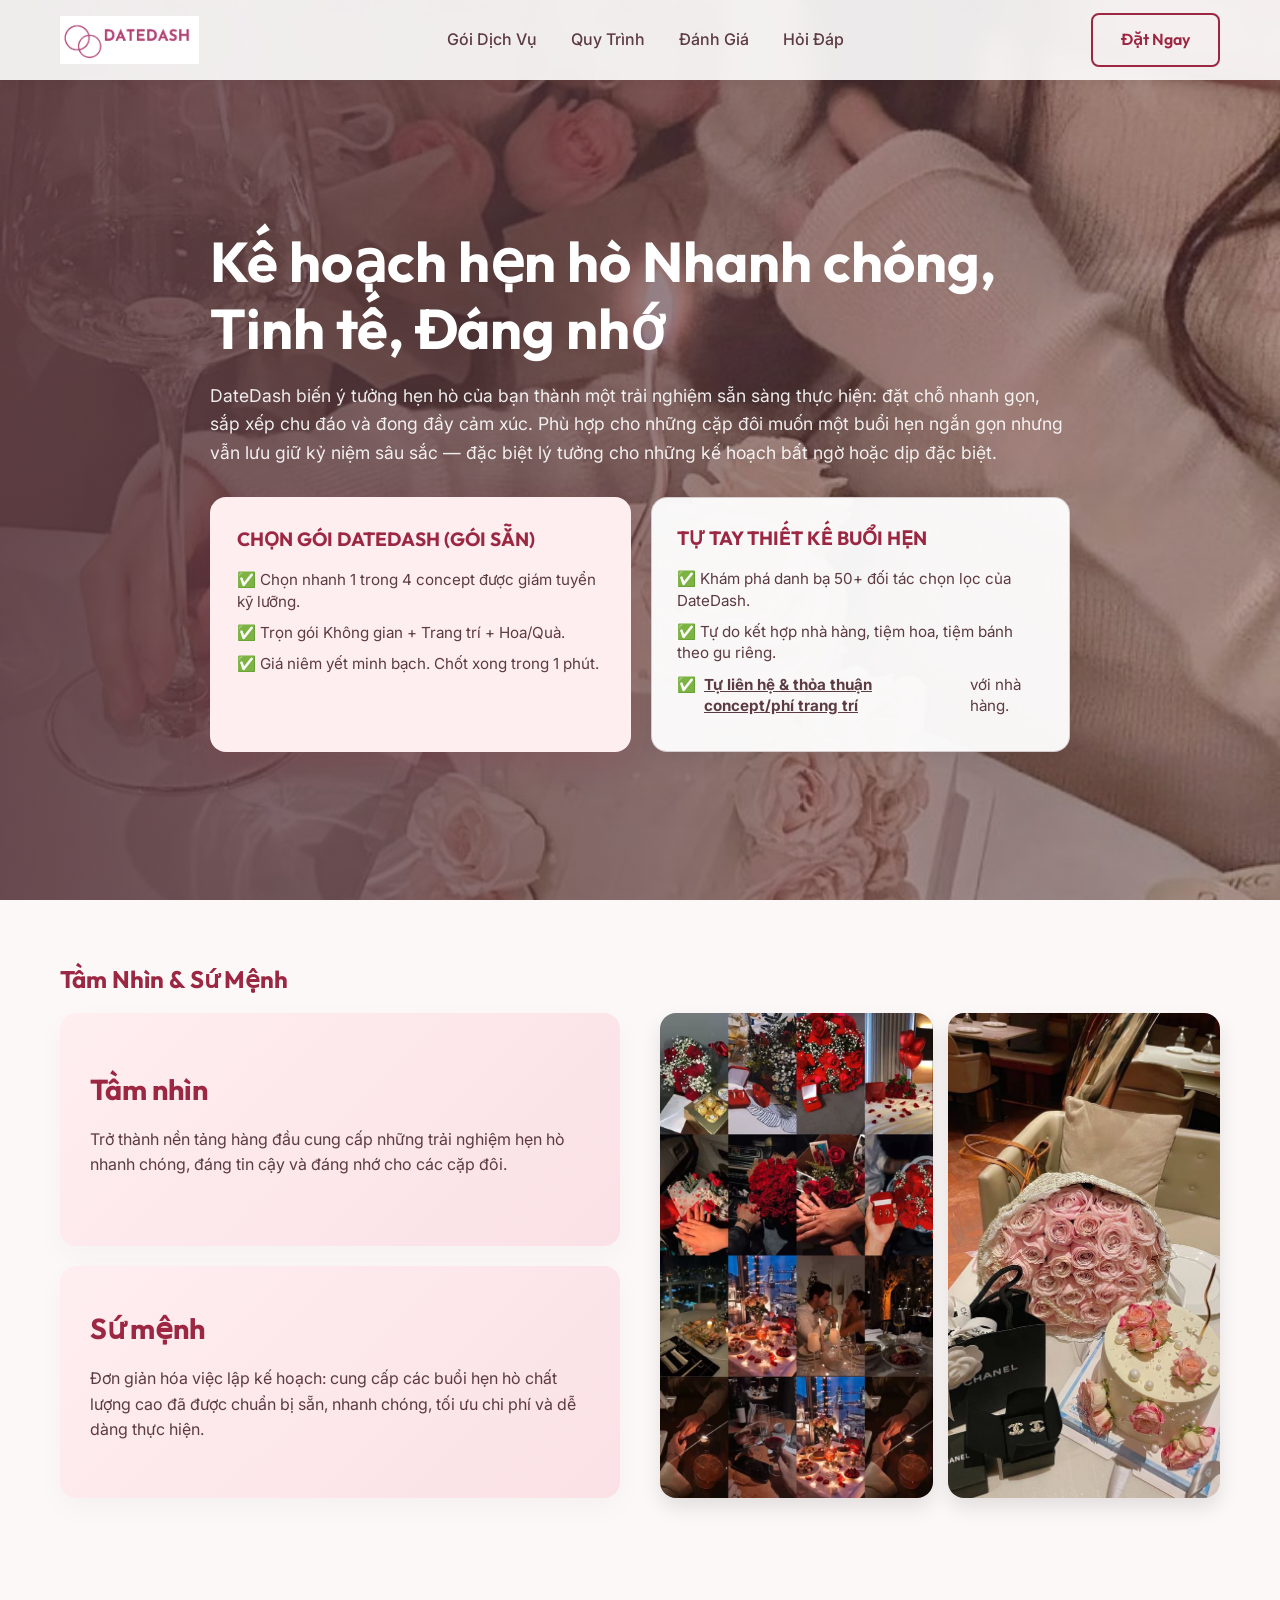
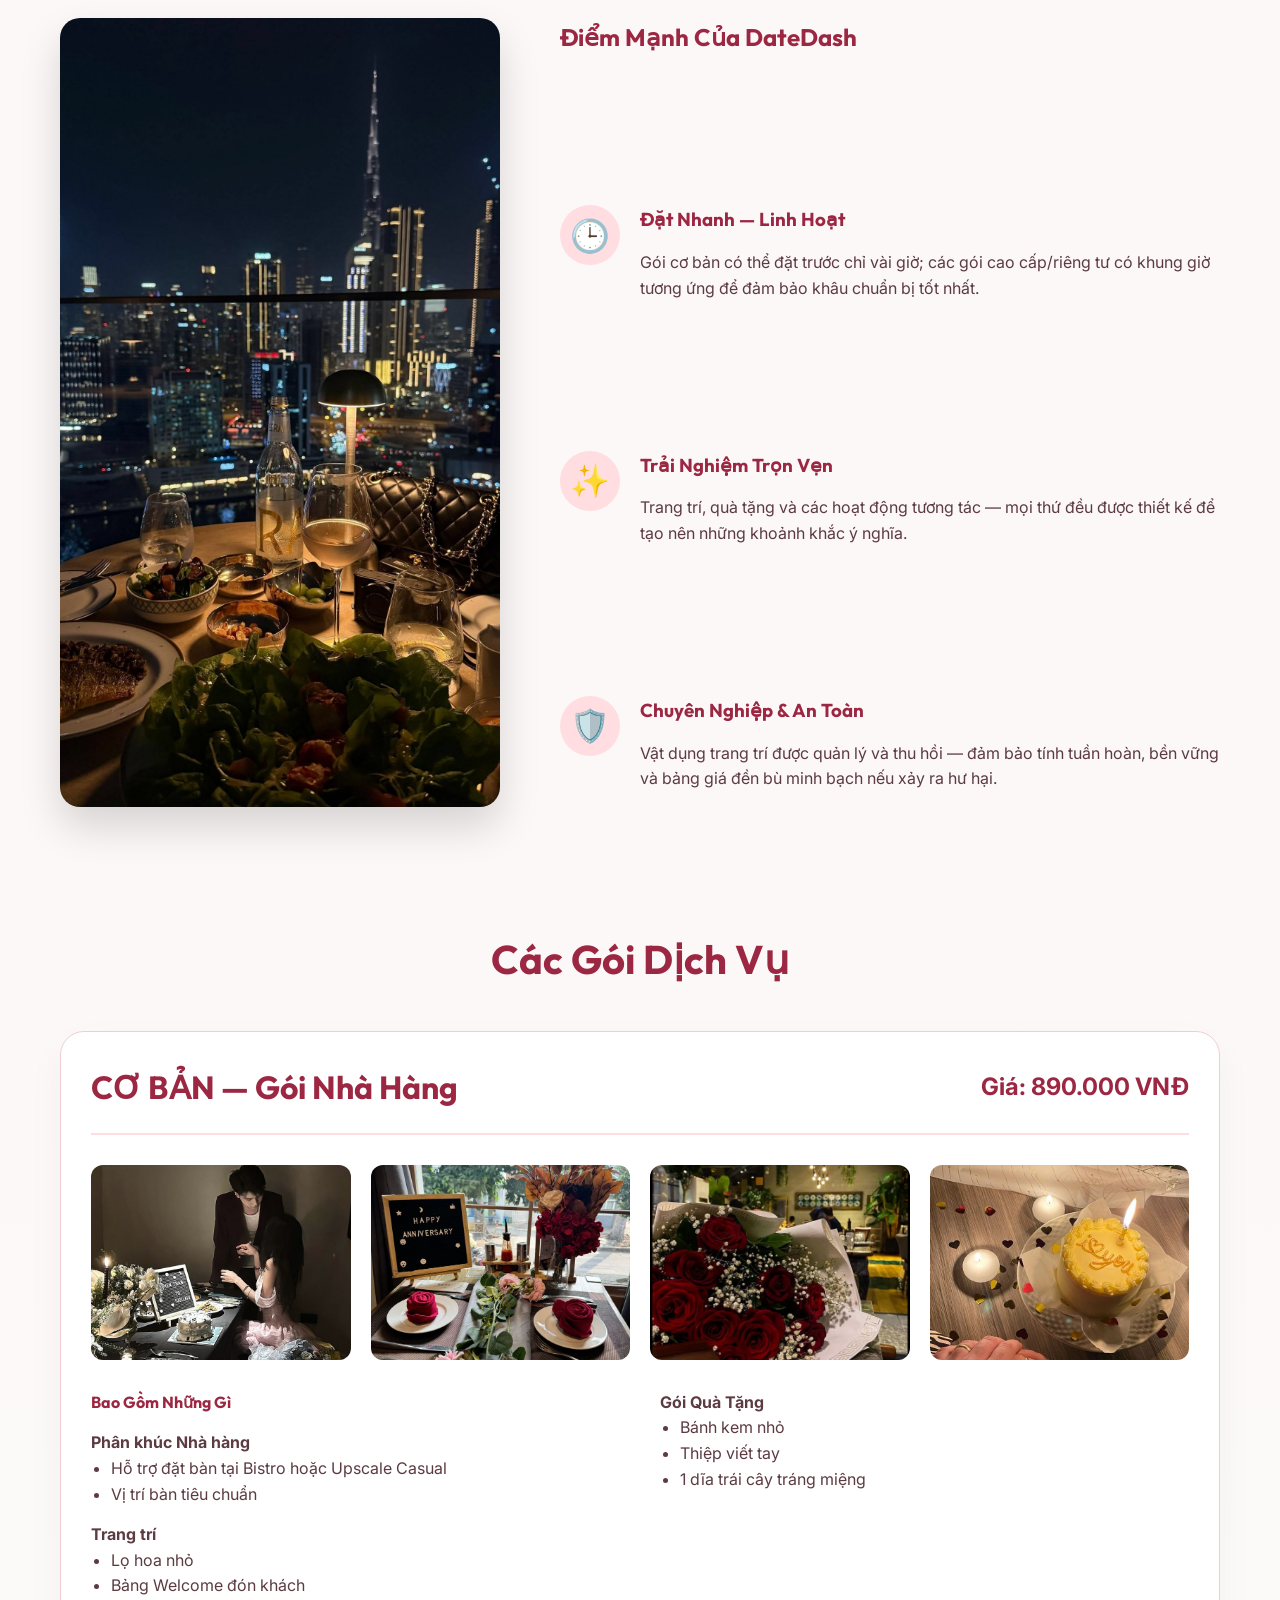
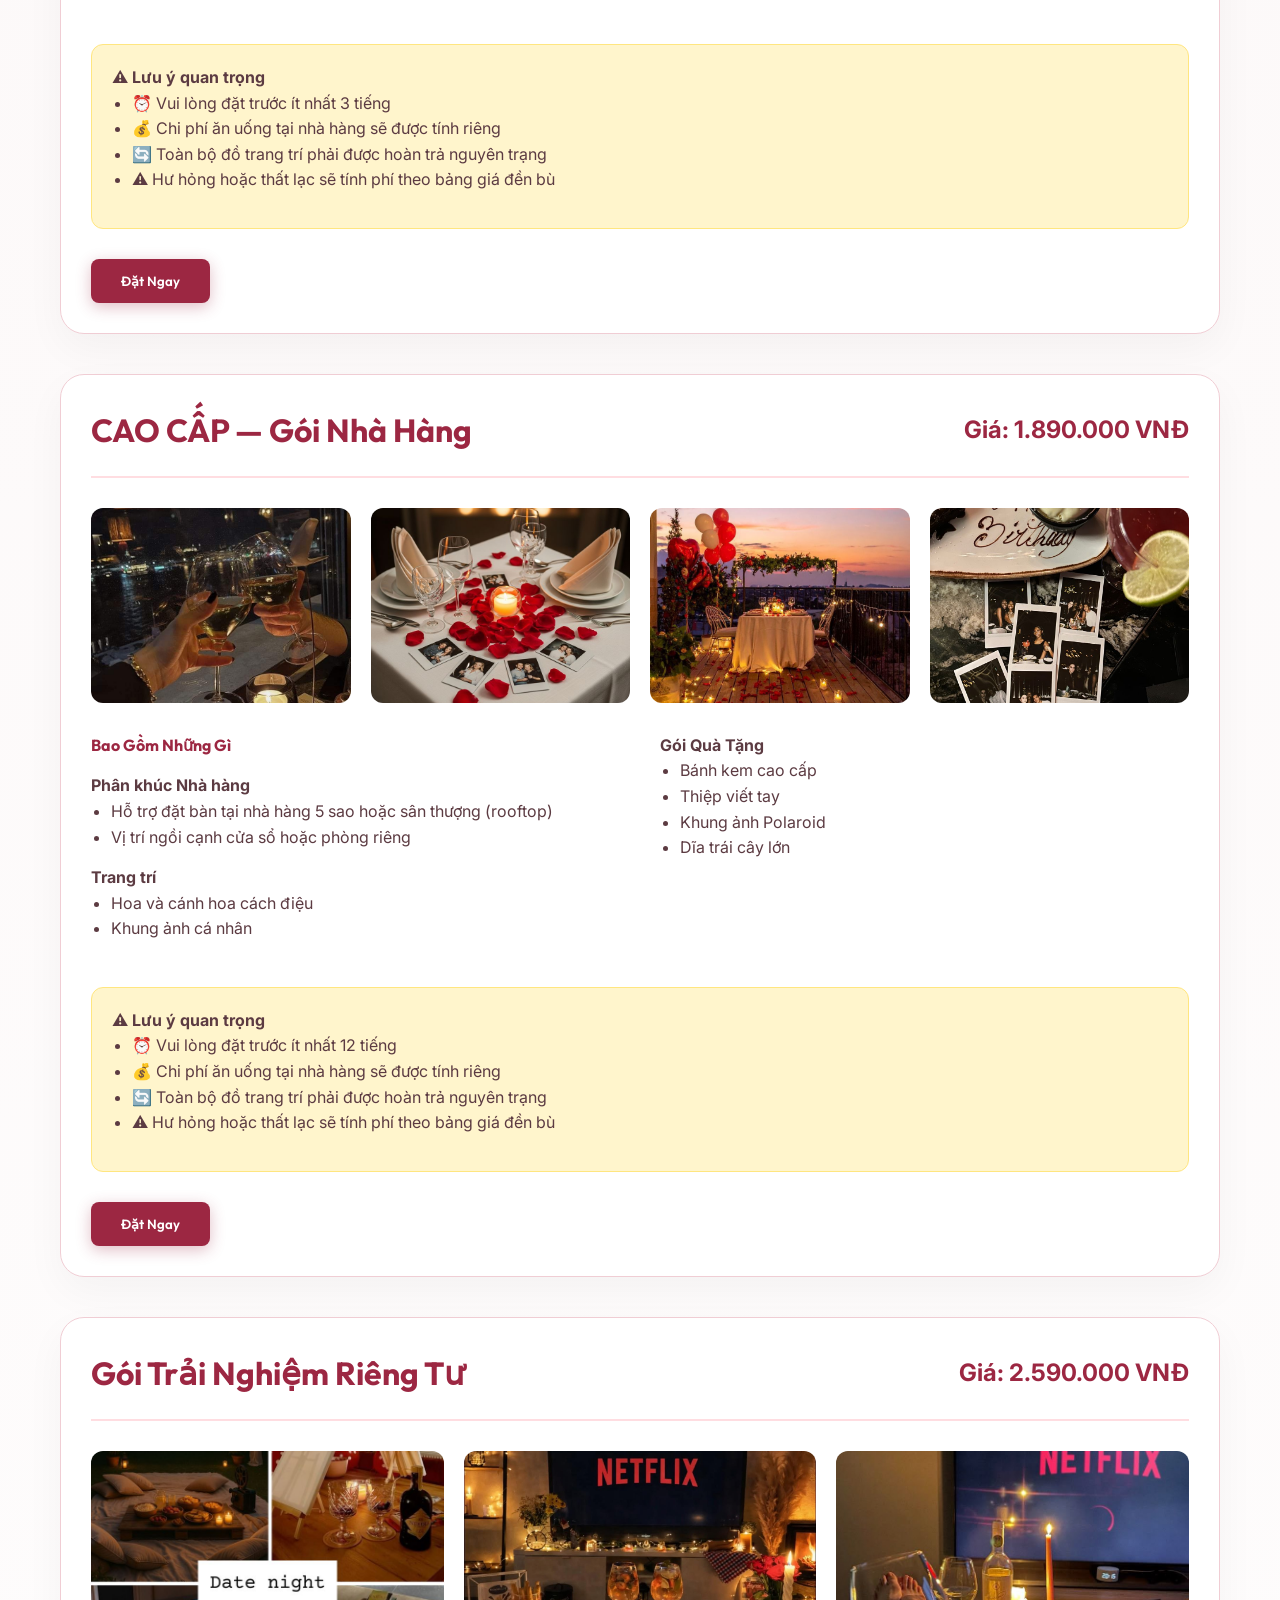
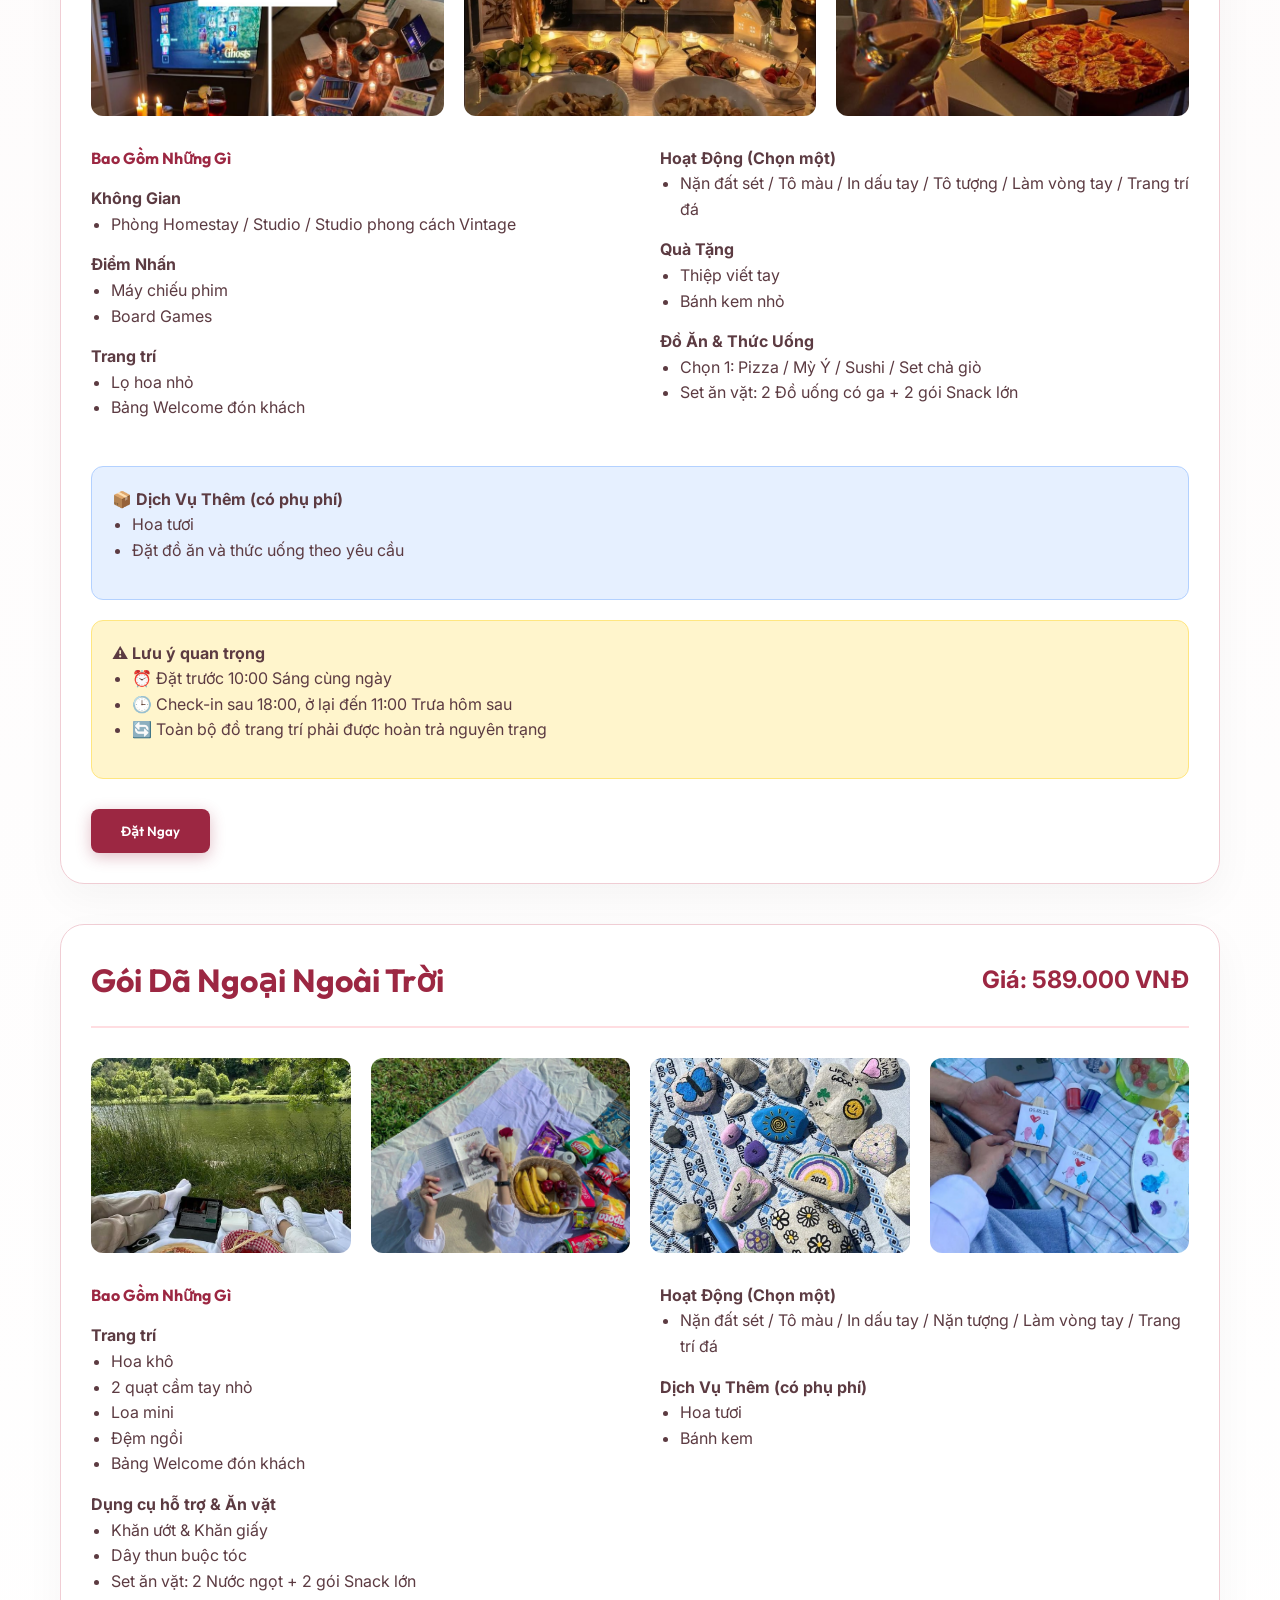
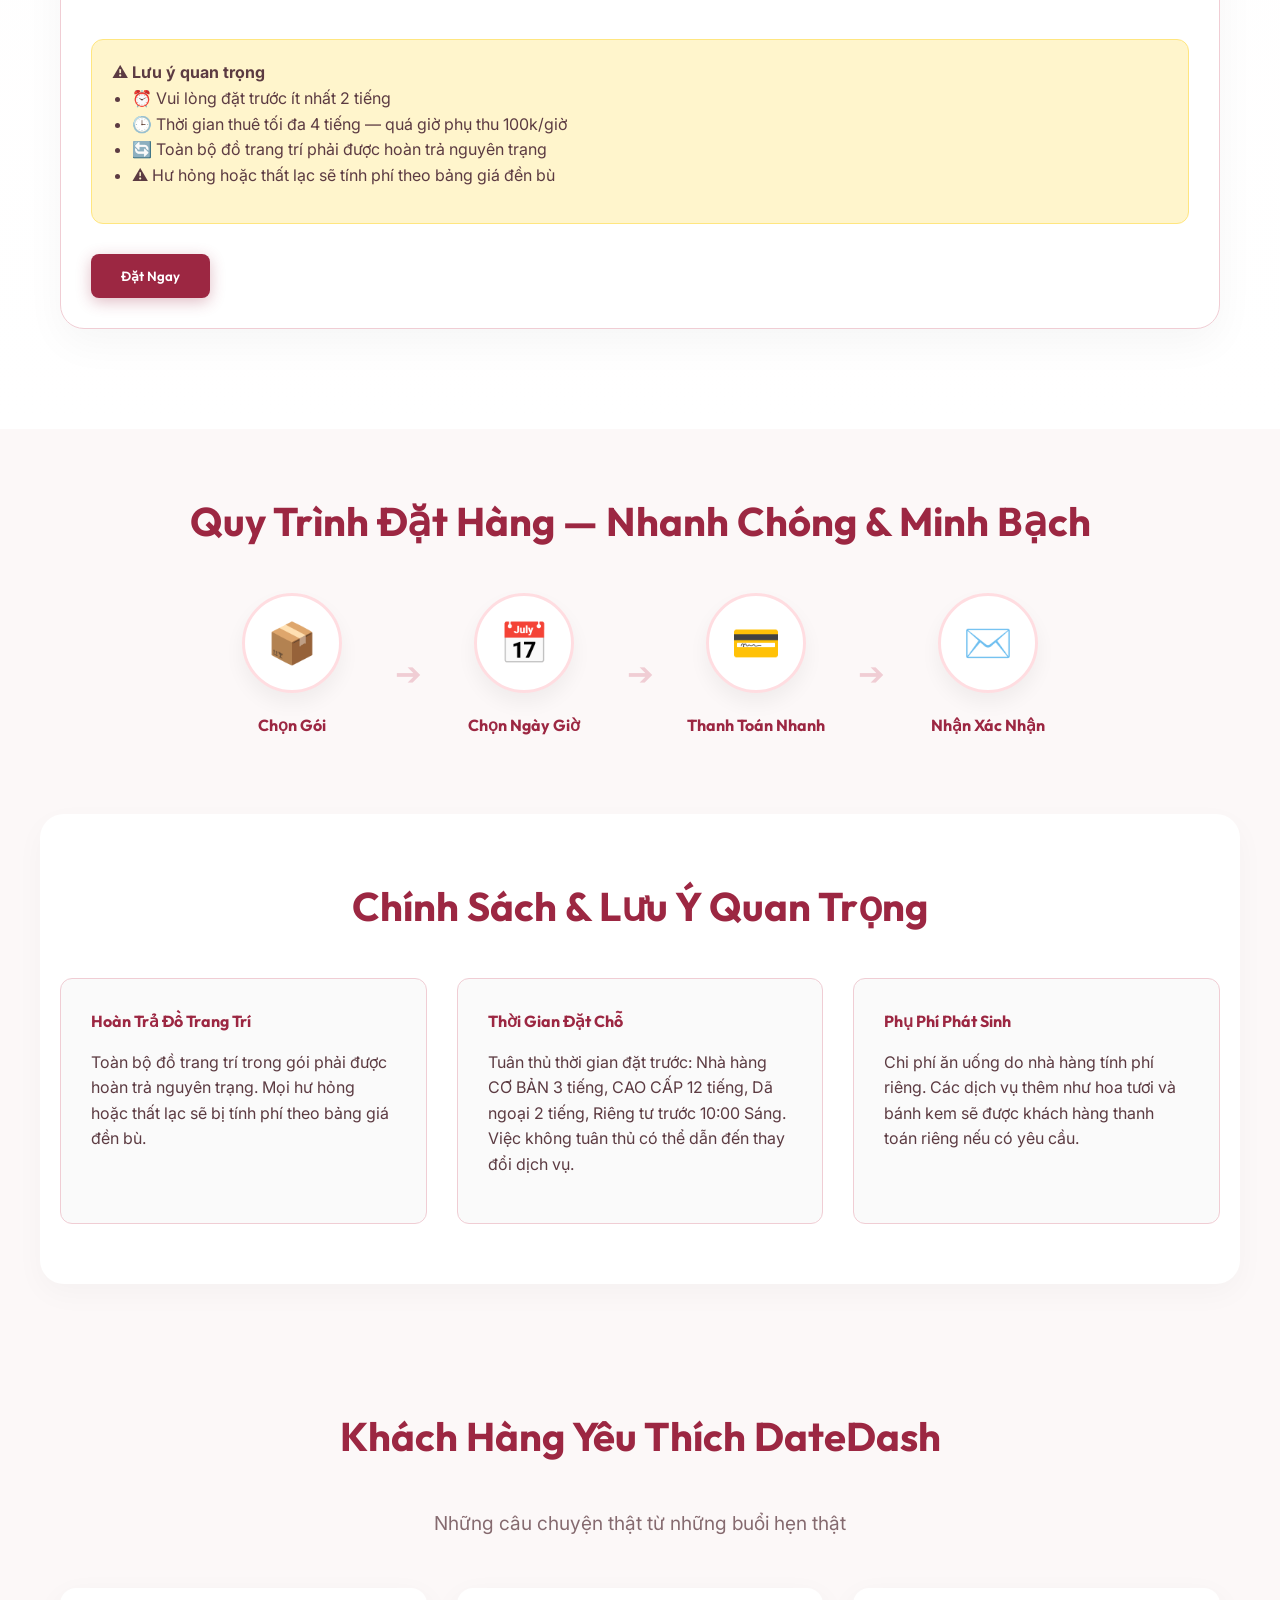
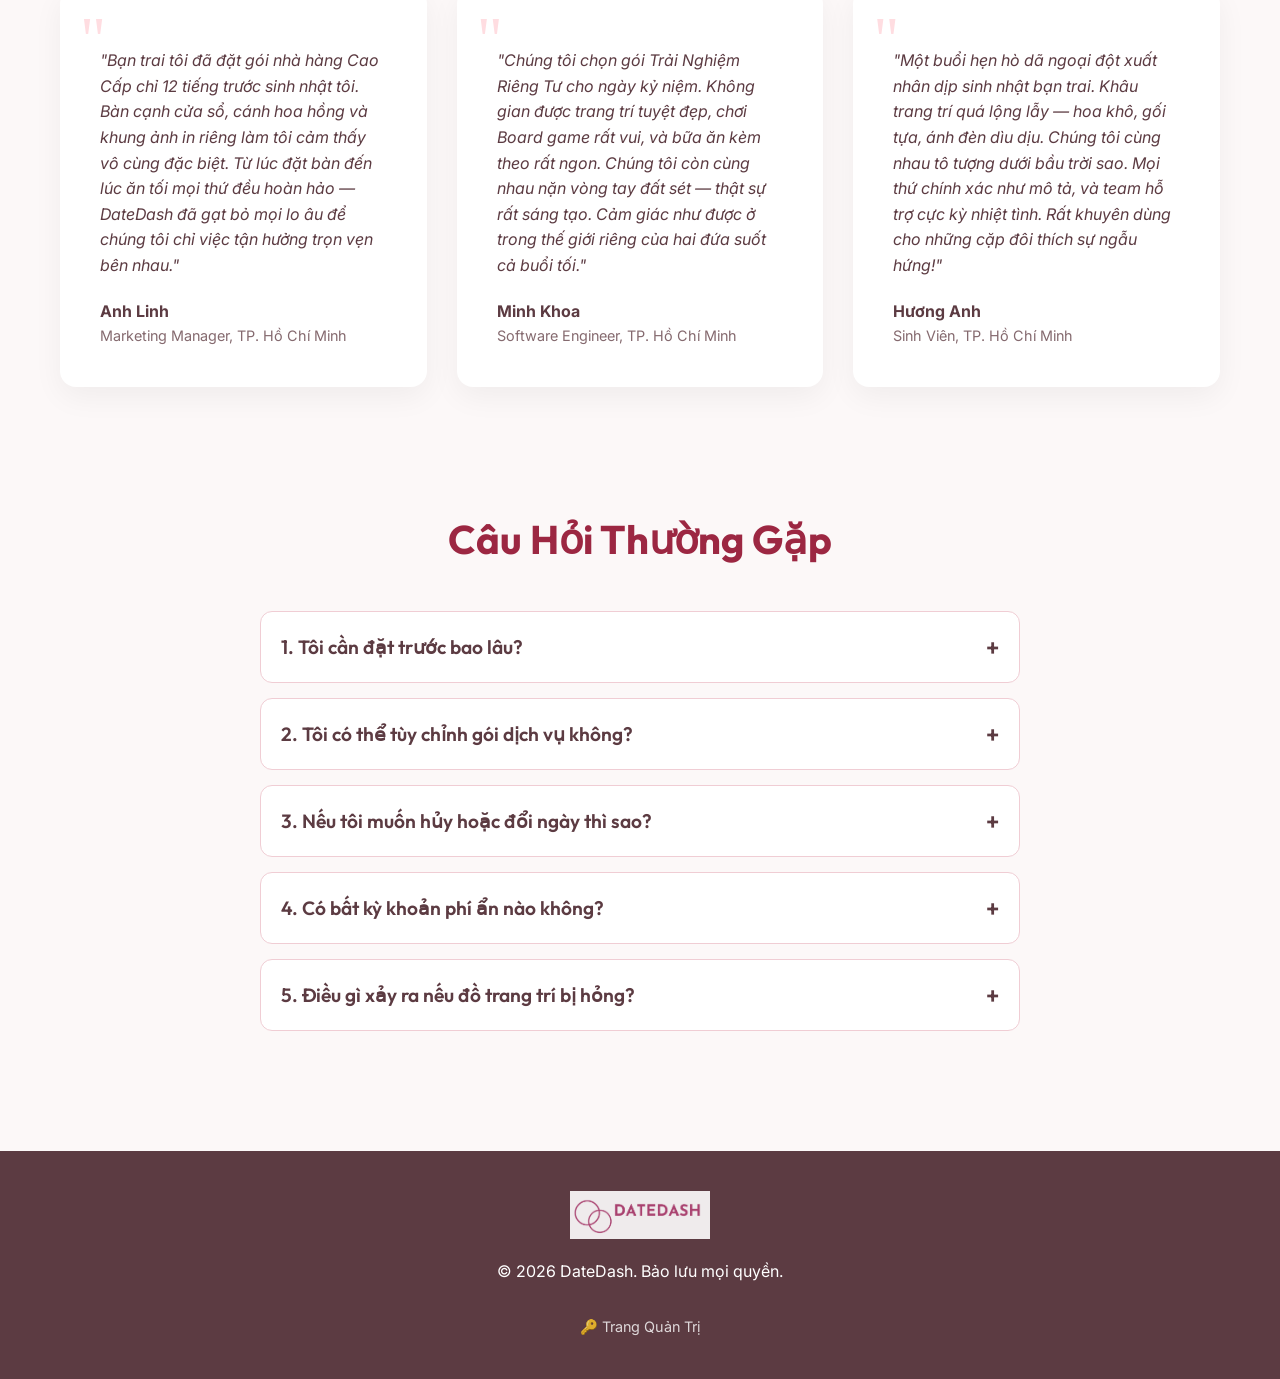
==== commit fea09c2a: "feat: Redesign Hero section with Choice Cards layout" ====
--- a/index.html
+++ b/index.html
@@ -33,10 +33,23 @@
         <div class="container hero-content">
             <h1>Kế hoạch hẹn hò Nhanh chóng, Tinh tế, Đáng nhớ</h1>
             <p>DateDash biến ý tưởng hẹn hò của bạn thành một trải nghiệm sẵn sàng thực hiện: đặt chỗ nhanh gọn, sắp xếp chu đáo và đong đầy cảm xúc. Phù hợp cho những cặp đôi muốn một buổi hẹn ngắn gọn nhưng vẫn lưu giữ kỷ niệm sâu sắc — đặc biệt lý tưởng cho những kế hoạch bất ngờ hoặc dịp đặc biệt.</p>
-            <div class="hero-actions">
-                <a href="#packages" class="btn btn-primary">Đặt ngay</a>
-                <a href="#packages" class="btn btn-secondary">Xem gói dịch vụ</a>
-                <a href="custom-order.html" class="btn btn-outline" style="color: var(--white); border-color: var(--white);">Tự Thiết Kế</a>
+            <div class="hero-choice-cards">
+                <a href="#packages" class="choice-card choice-primary">
+                    <h3>CHỌN GÓI DATEDASH (GÓI SẴN)</h3>
+                    <ul>
+                        <li>✅ Chọn nhanh 1 trong 4 concept được giám tuyển kỹ lưỡng.</li>
+                        <li>✅ Trọn gói Không gian + Trang trí + Hoa/Quà.</li>
+                        <li>✅ Giá niêm yết minh bạch. Chốt xong trong 1 phút.</li>
+                    </ul>
+                </a>
+                <a href="custom-order.html" class="choice-card choice-secondary">
+                    <h3>TỰ TAY THIẾT KẾ BUỔI HẸN</h3>
+                    <ul>
+                        <li>✅ Khám phá danh bạ 50+ đối tác chọn lọc của DateDash.</li>
+                        <li>✅ Tự do kết hợp nhà hàng, tiệm hoa, tiệm bánh theo gu riêng.</li>
+                        <li>✅ <u><strong>Tự liên hệ & thỏa thuận concept/phí trang trí</strong></u> với nhà hàng.</li>
+                    </ul>
+                </a>
             </div>
         </div>
     </section>
--- a/styles.css
+++ b/styles.css
@@ -194,9 +194,70 @@
     margin-bottom: 30px;
 }
 
-.hero-actions {
-    display: flex;
-    gap: 15px;
+.hero-choice-cards {
+    display: flex;
+    gap: 20px;
+    margin-top: 30px;
+}
+
+.choice-card {
+    flex: 1;
+    padding: 25px;
+    border-radius: 16px;
+    text-decoration: none;
+    color: var(--text-main);
+    transition: var(--transition);
+    display: flex;
+    flex-direction: column;
+    text-align: left;
+}
+
+.choice-card h3 {
+    font-size: 1.2rem;
+    margin-bottom: 15px;
+    color: var(--primary-color);
+}
+
+.choice-card ul {
+    list-style: none;
+    padding-left: 0;
+    margin-bottom: 0;
+}
+
+.choice-card li {
+    margin-bottom: 10px;
+    font-size: 0.95rem;
+    line-height: 1.4;
+    display: flex;
+    gap: 8px;
+}
+
+.choice-primary {
+    background-color: #ffeef0; /* màu hồng/đỏ nâu nhạt */
+    box-shadow: 0 10px 30px rgba(156, 39, 66, 0.15);
+    border: 2px solid transparent;
+}
+
+.choice-primary h3 {
+    font-weight: 700;
+}
+
+.choice-primary:hover {
+    transform: translateY(-5px);
+    box-shadow: 0 15px 40px rgba(156, 39, 66, 0.25);
+    border-color: var(--primary-color);
+}
+
+.choice-secondary {
+    background-color: rgba(255, 255, 255, 0.95);
+    border: 1px solid rgba(133, 106, 111, 0.3); /* viền xám bán trong suốt */
+    box-shadow: 0 5px 15px rgba(0, 0, 0, 0.05);
+}
+
+.choice-secondary:hover {
+    transform: translateY(-5px);
+    border-color: rgba(133, 106, 111, 0.6);
+    box-shadow: 0 10px 20px rgba(0, 0, 0, 0.1);
 }
 
 /* Vision & Mission */
@@ -694,6 +755,9 @@
     .hero-content h1 {
         font-size: 2.5rem;
     }
+    .hero-choice-cards {
+        flex-direction: column;
+    }
     .package-details {
         grid-template-columns: 1fr;
     }
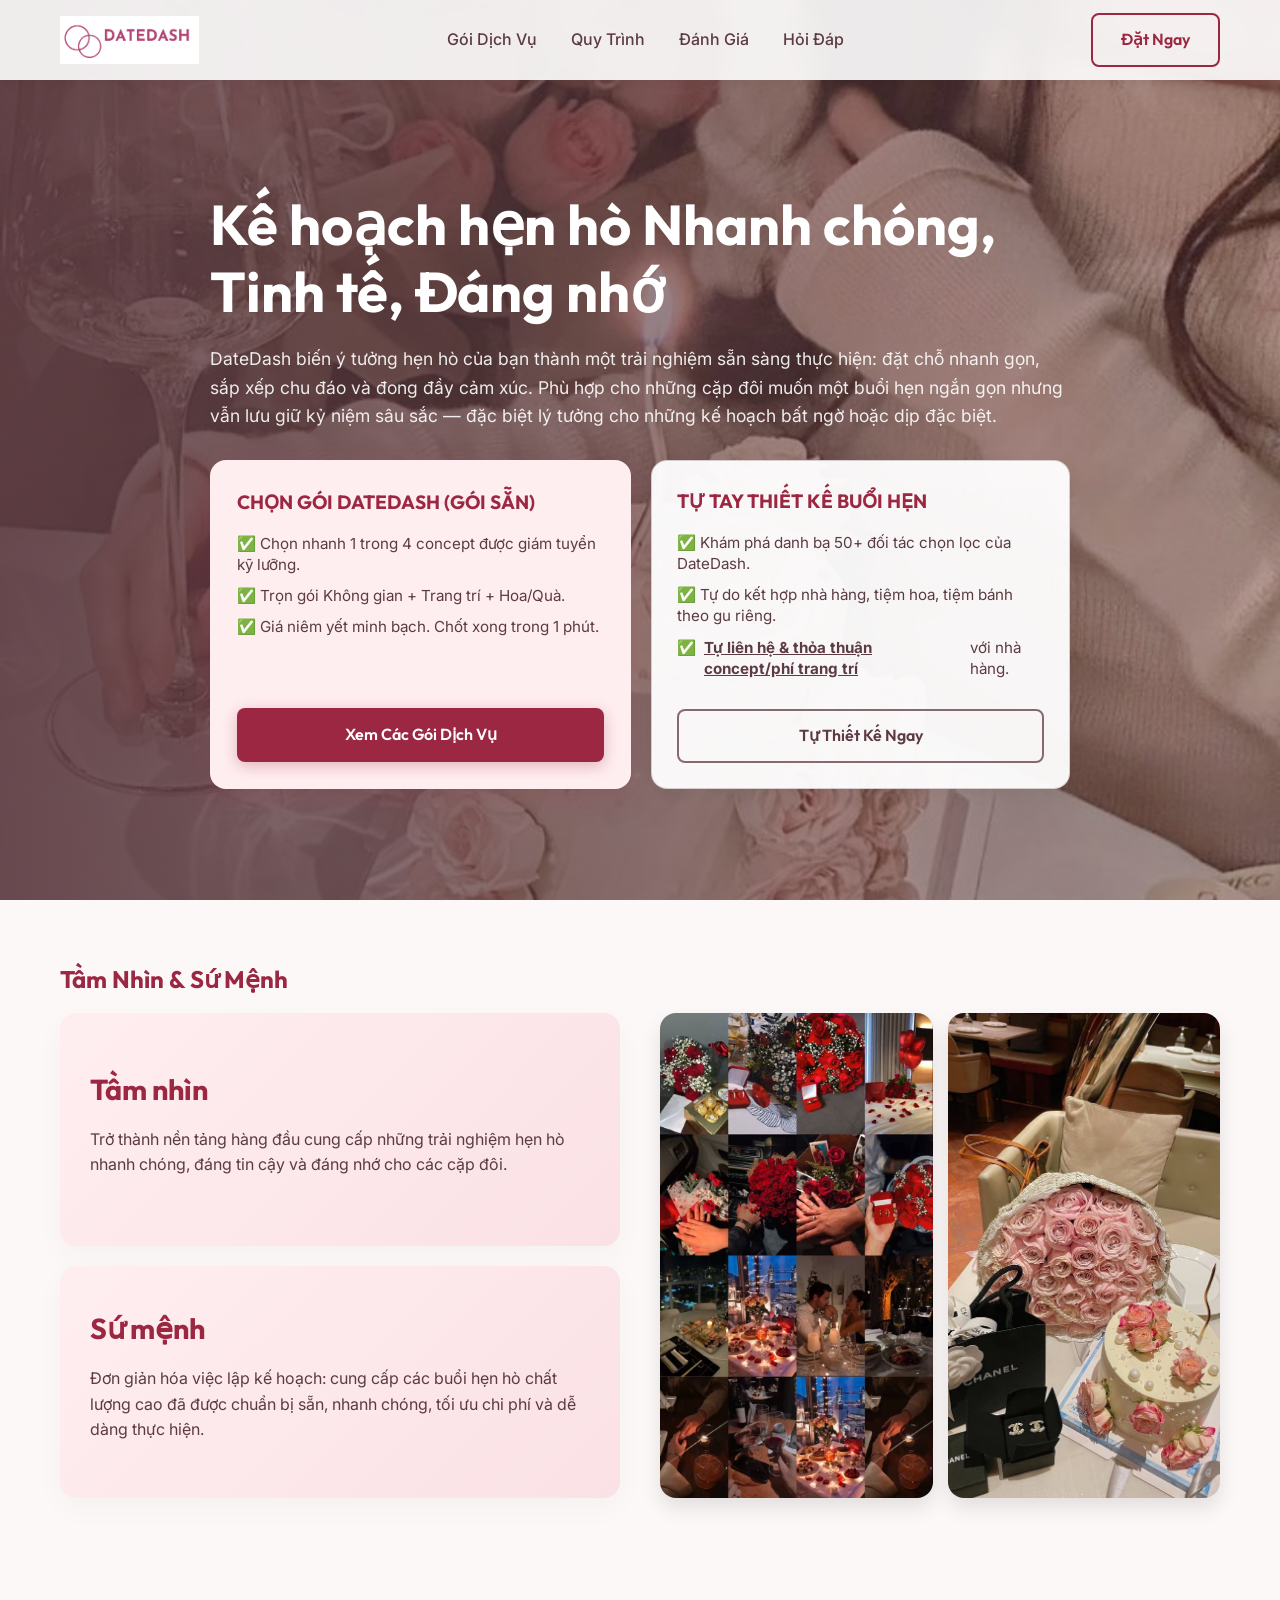
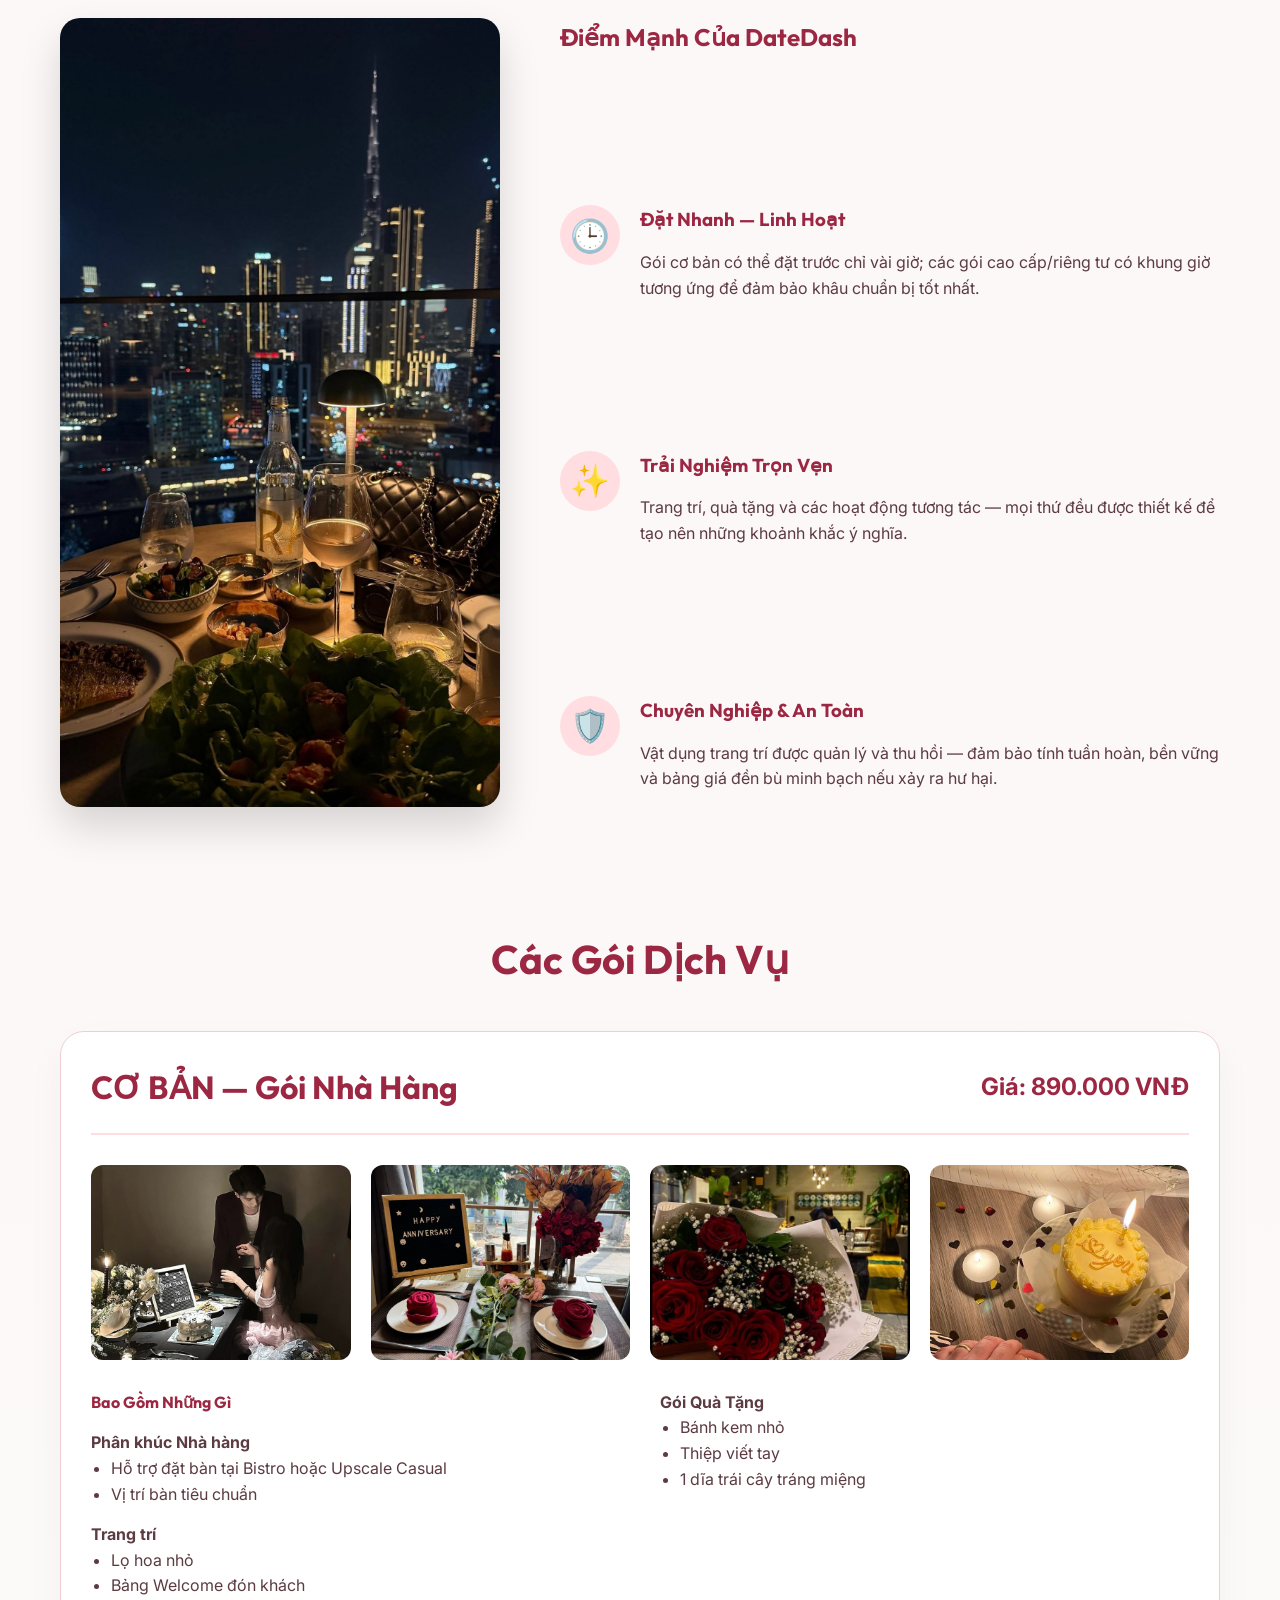
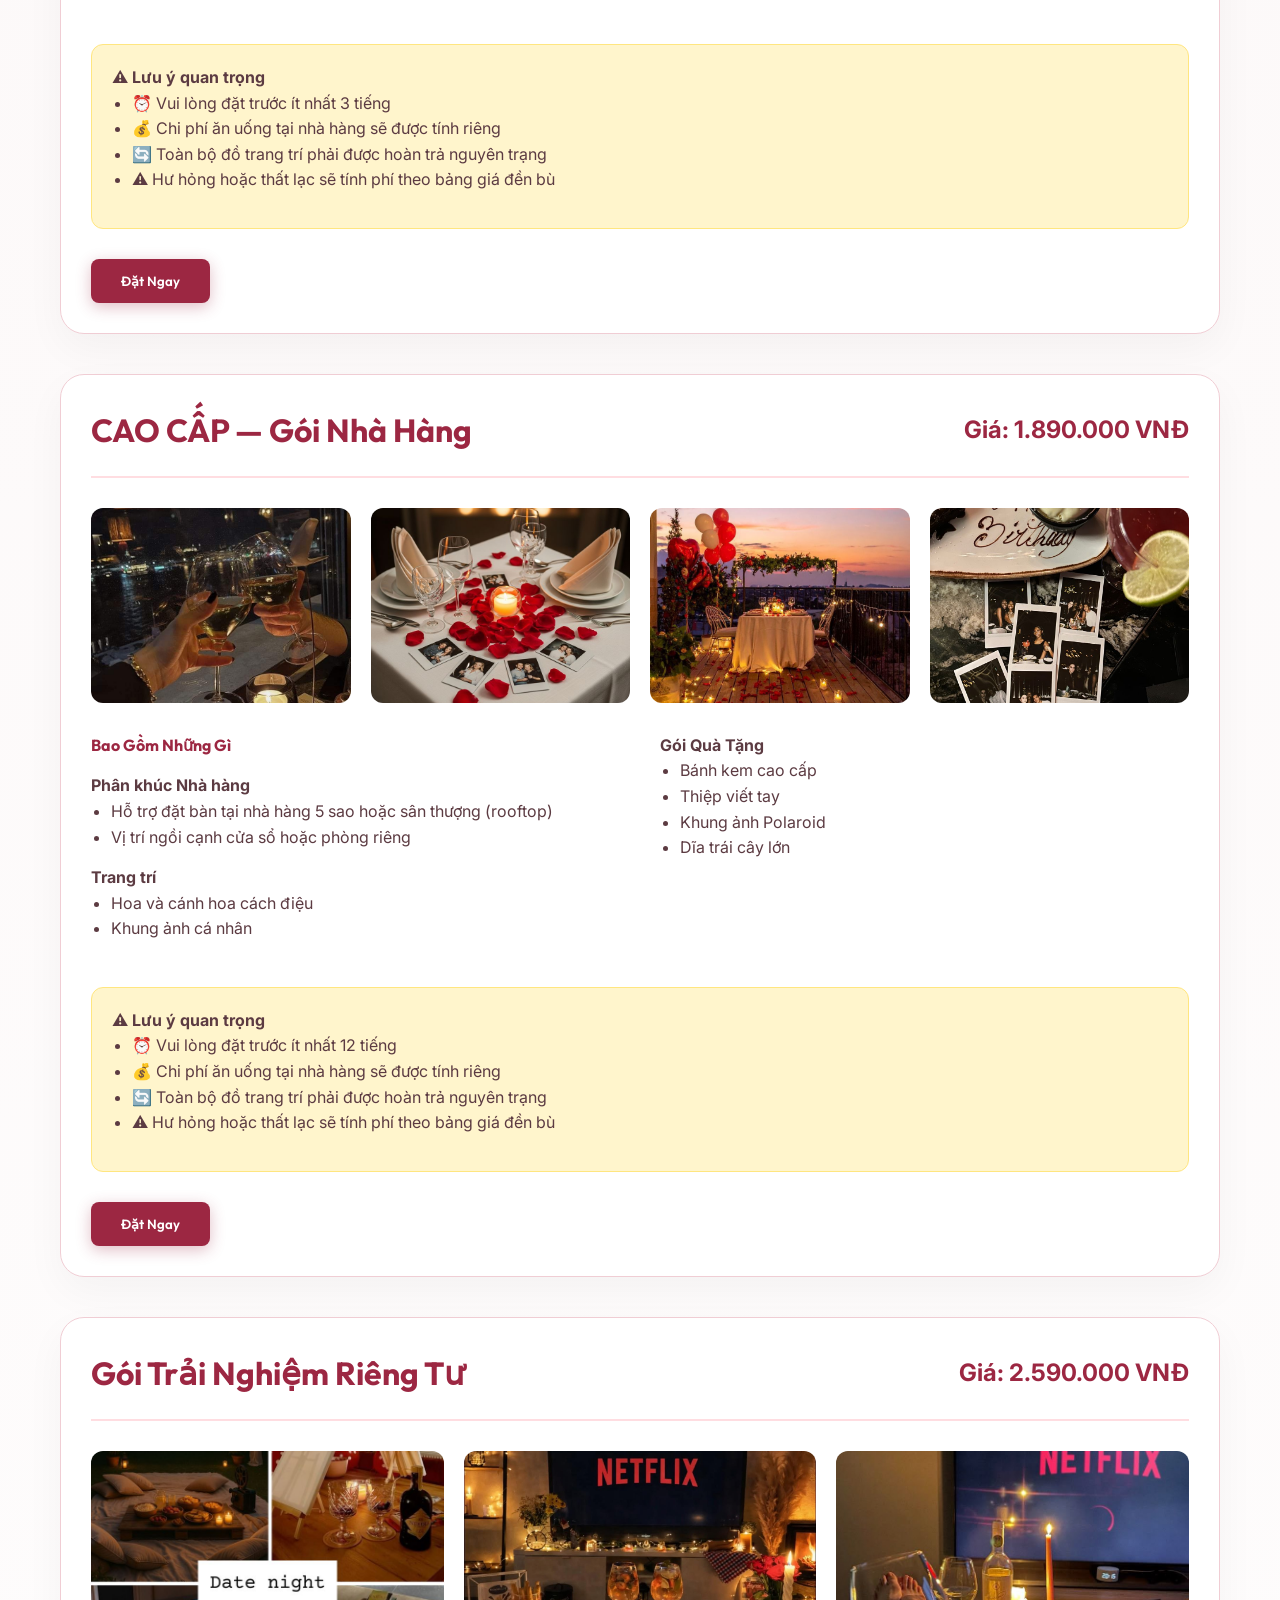
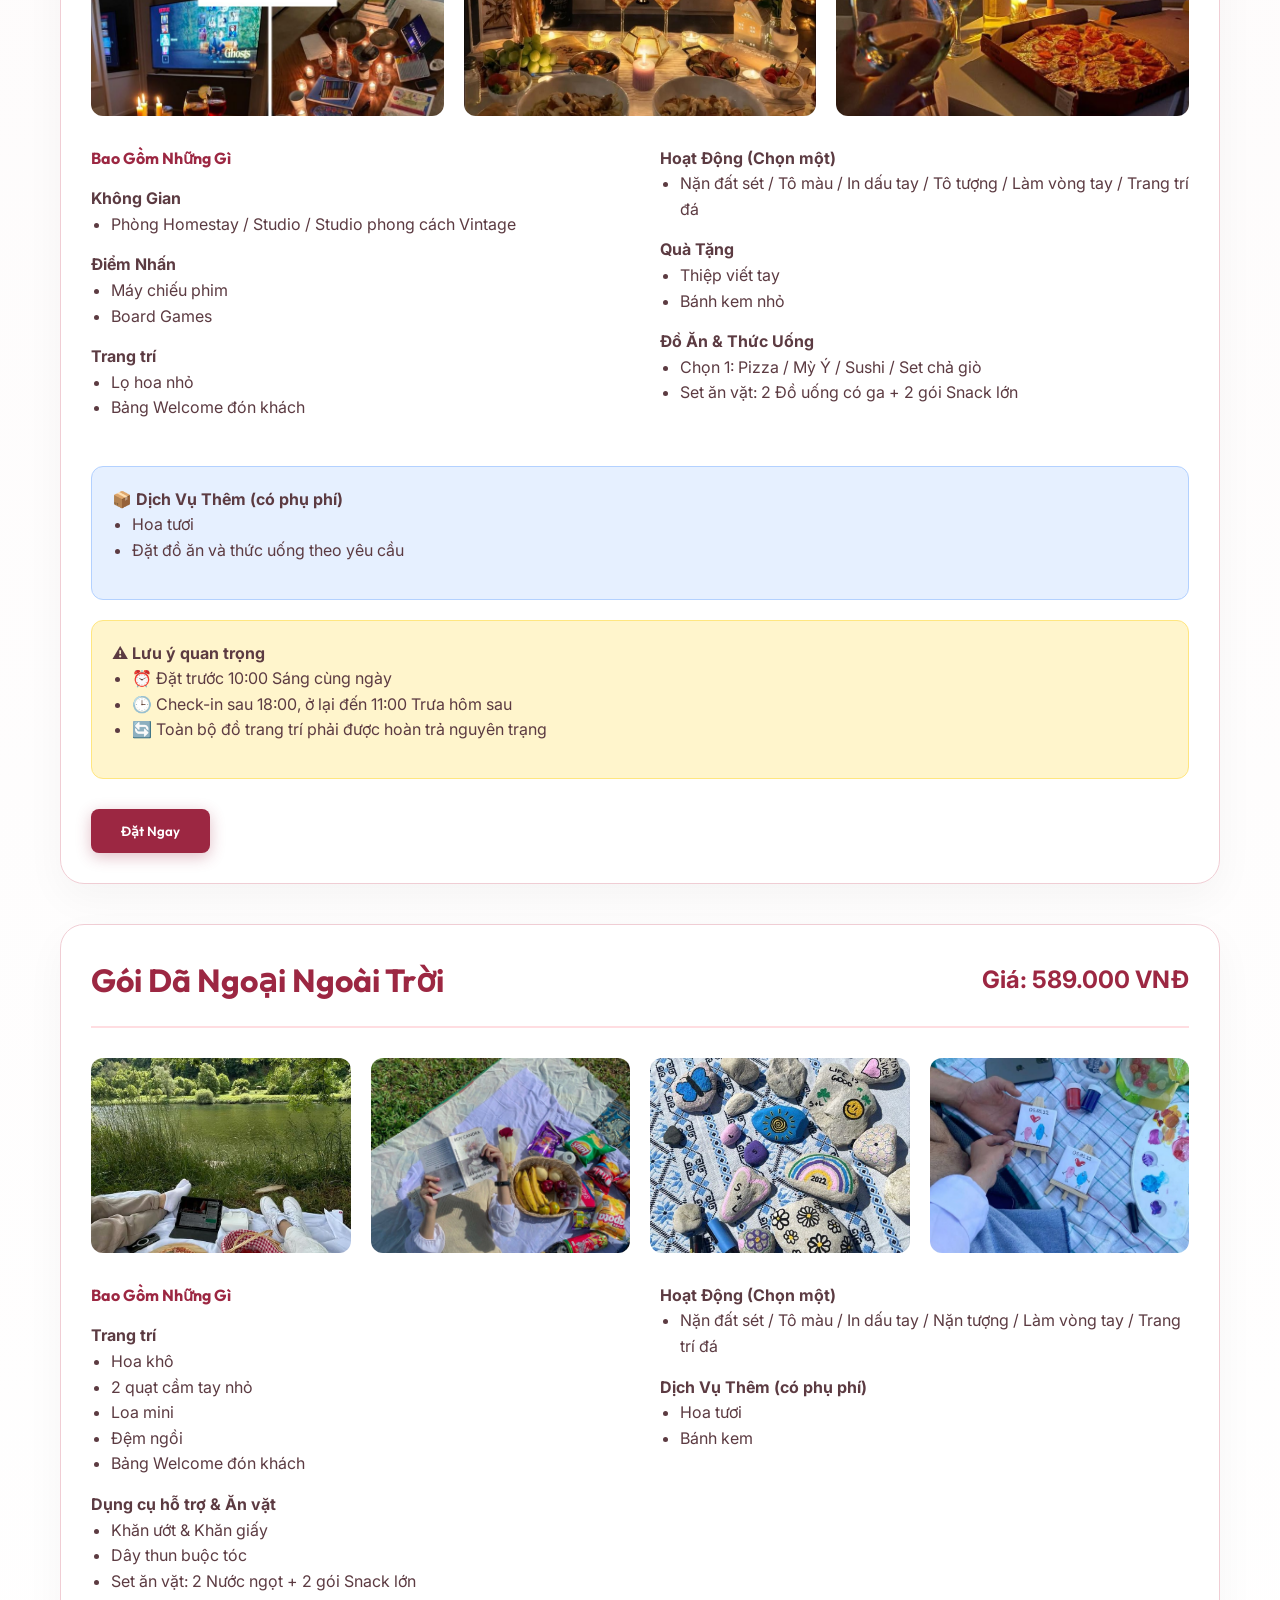
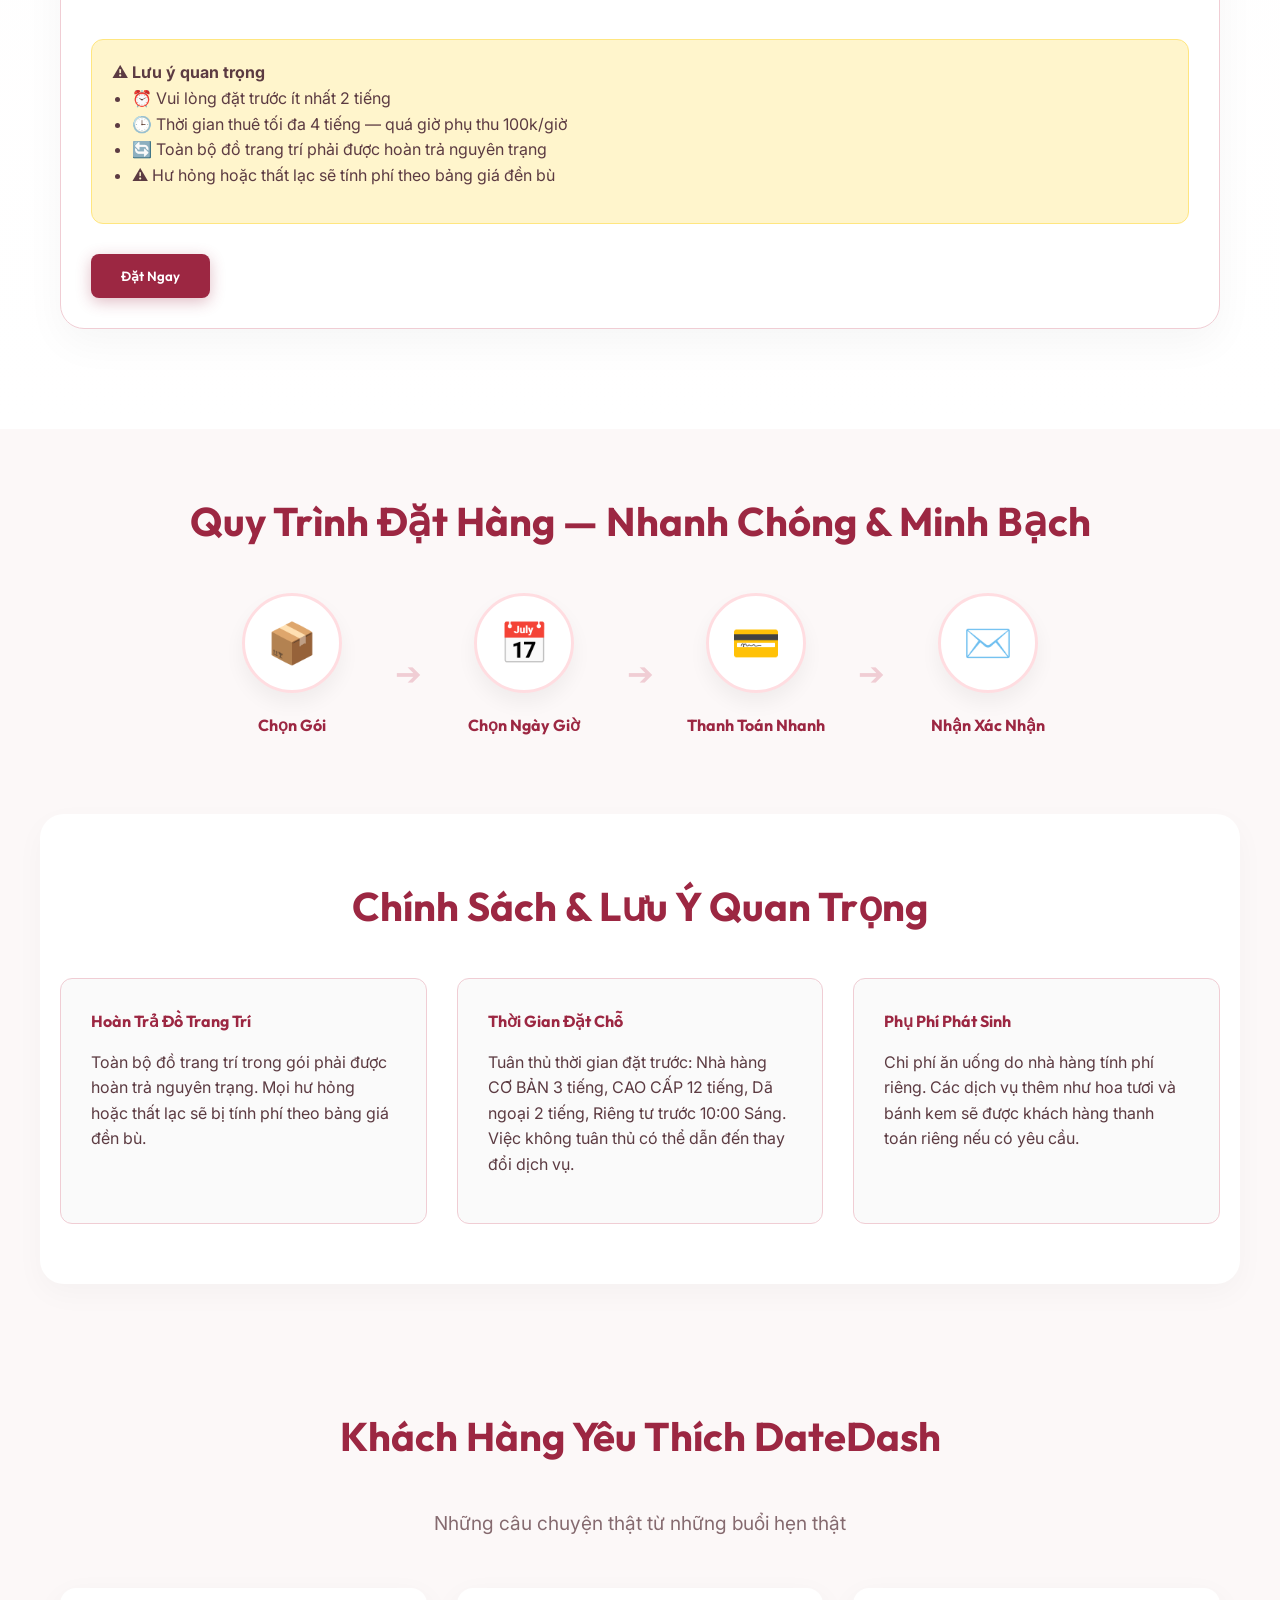
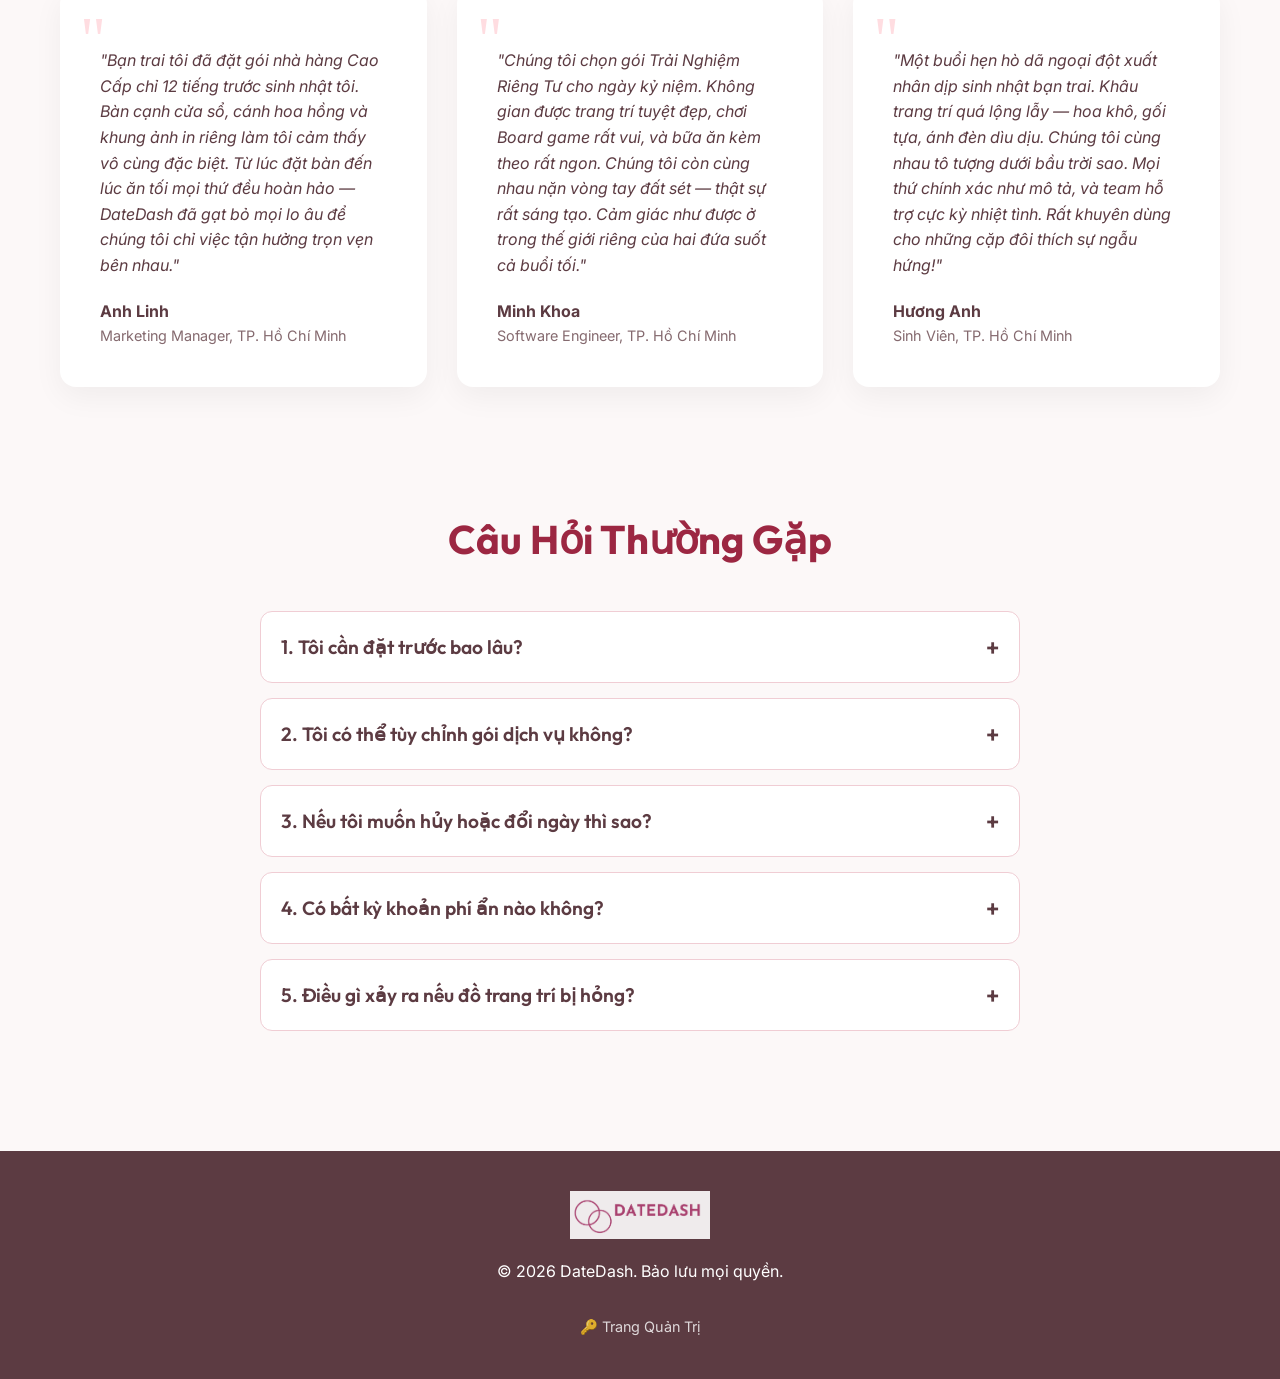
==== commit 0e3ce5f0: "feat: Add CTA buttons inside Hero Choice Cards" ====
--- a/index.html
+++ b/index.html
@@ -34,22 +34,24 @@
             <h1>Kế hoạch hẹn hò Nhanh chóng, Tinh tế, Đáng nhớ</h1>
             <p>DateDash biến ý tưởng hẹn hò của bạn thành một trải nghiệm sẵn sàng thực hiện: đặt chỗ nhanh gọn, sắp xếp chu đáo và đong đầy cảm xúc. Phù hợp cho những cặp đôi muốn một buổi hẹn ngắn gọn nhưng vẫn lưu giữ kỷ niệm sâu sắc — đặc biệt lý tưởng cho những kế hoạch bất ngờ hoặc dịp đặc biệt.</p>
             <div class="hero-choice-cards">
-                <a href="#packages" class="choice-card choice-primary">
+                <div class="choice-card choice-primary">
                     <h3>CHỌN GÓI DATEDASH (GÓI SẴN)</h3>
                     <ul>
                         <li>✅ Chọn nhanh 1 trong 4 concept được giám tuyển kỹ lưỡng.</li>
                         <li>✅ Trọn gói Không gian + Trang trí + Hoa/Quà.</li>
                         <li>✅ Giá niêm yết minh bạch. Chốt xong trong 1 phút.</li>
                     </ul>
-                </a>
-                <a href="custom-order.html" class="choice-card choice-secondary">
+                    <a href="#packages" class="btn btn-primary w-100" style="margin-top: auto; text-align: center;">Xem Các Gói Dịch Vụ</a>
+                </div>
+                <div class="choice-card choice-secondary">
                     <h3>TỰ TAY THIẾT KẾ BUỔI HẸN</h3>
                     <ul>
                         <li>✅ Khám phá danh bạ 50+ đối tác chọn lọc của DateDash.</li>
                         <li>✅ Tự do kết hợp nhà hàng, tiệm hoa, tiệm bánh theo gu riêng.</li>
                         <li>✅ <u><strong>Tự liên hệ & thỏa thuận concept/phí trang trí</strong></u> với nhà hàng.</li>
                     </ul>
-                </a>
+                    <a href="custom-order.html" class="btn btn-outline w-100" style="margin-top: auto; text-align: center; border-color: var(--text-muted); color: var(--text-main);">Tự Thiết Kế Ngay</a>
+                </div>
             </div>
         </div>
     </section>
--- a/styles.css
+++ b/styles.css
@@ -221,7 +221,7 @@
 .choice-card ul {
     list-style: none;
     padding-left: 0;
-    margin-bottom: 0;
+    margin-bottom: 20px;
 }
 
 .choice-card li {
